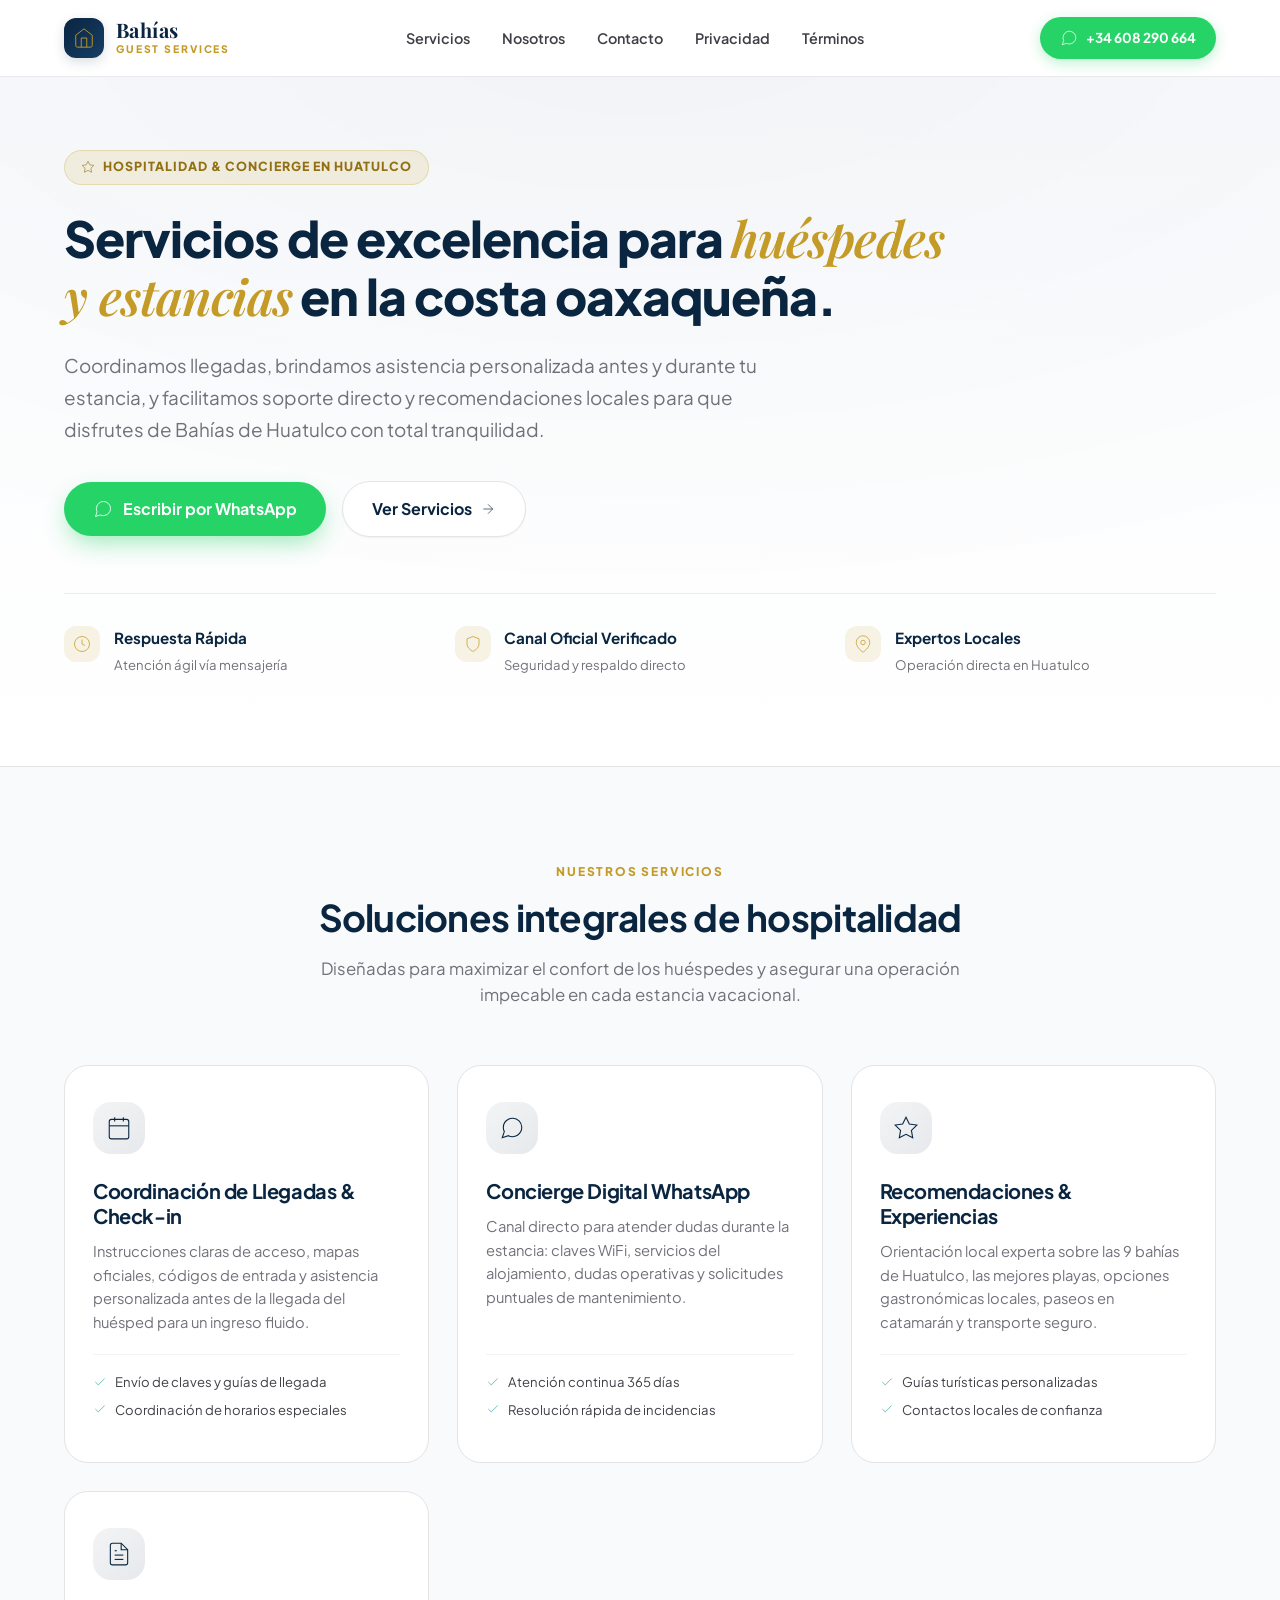
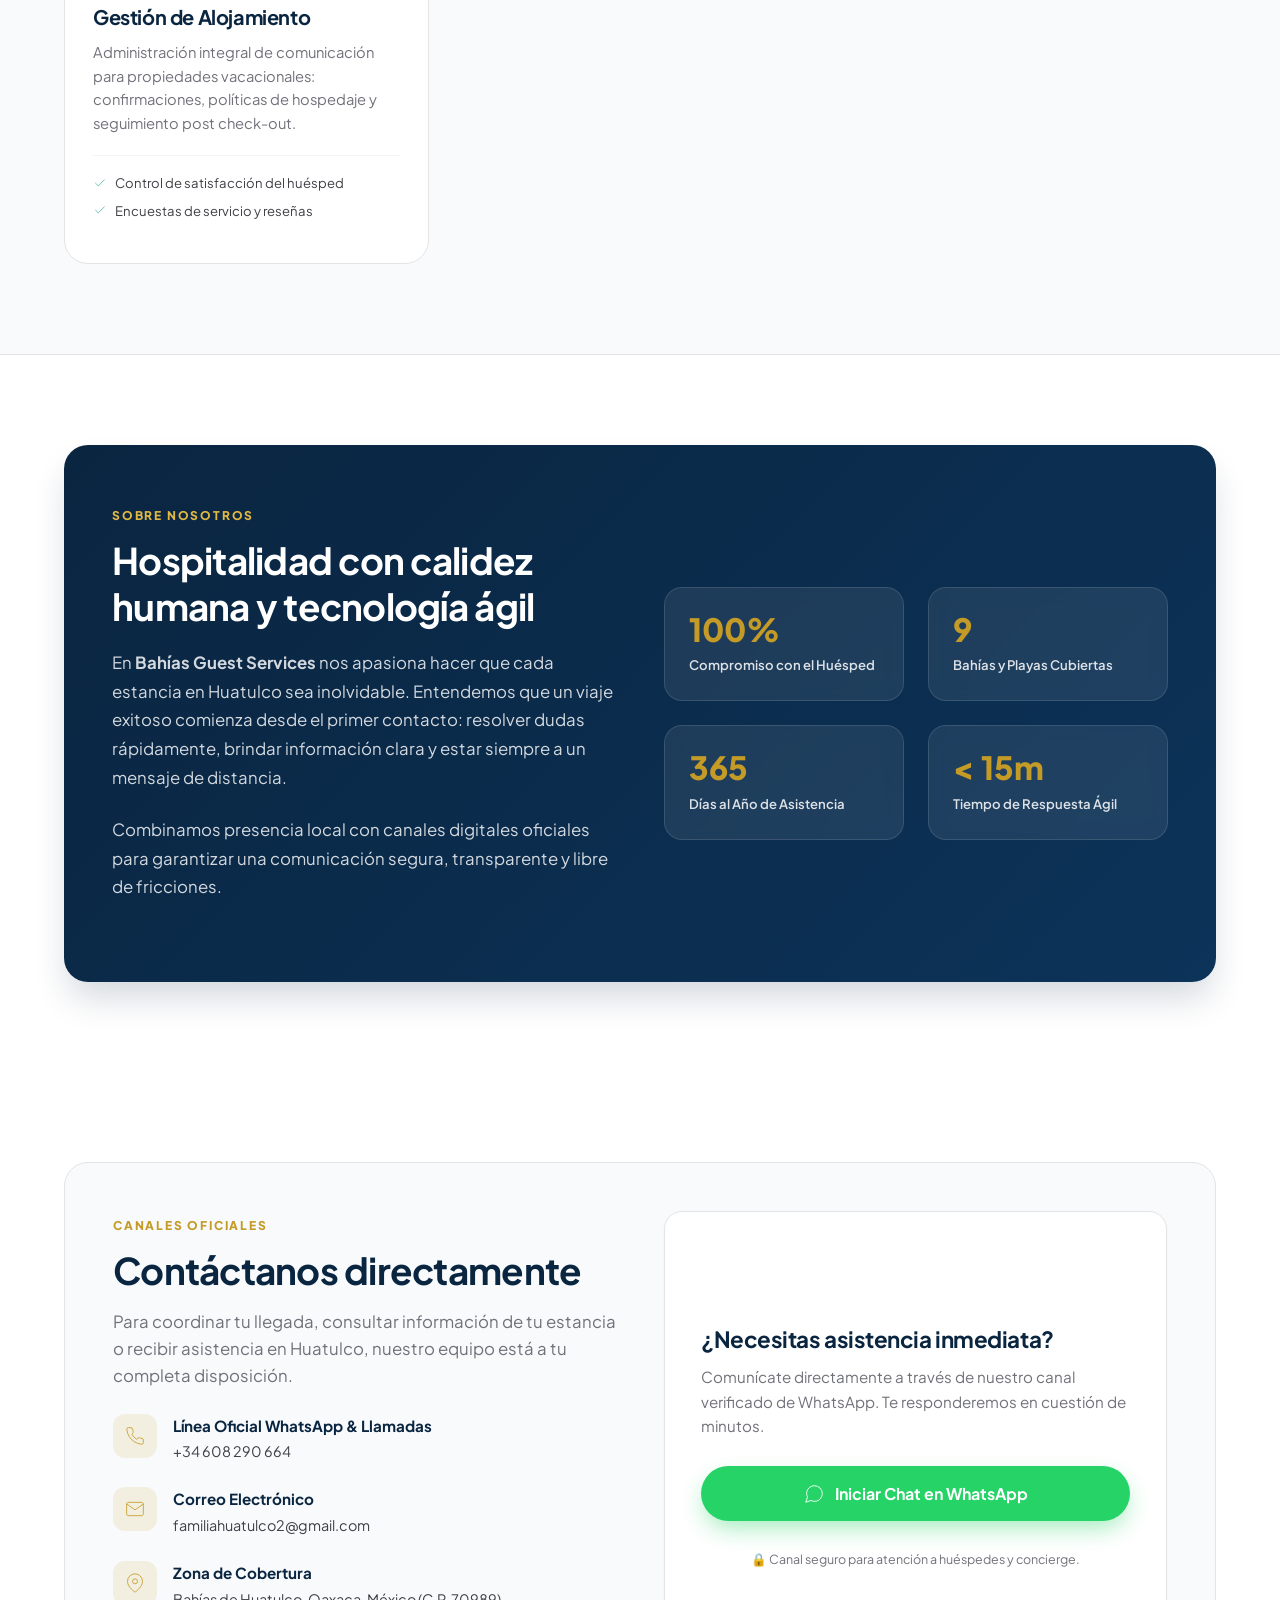
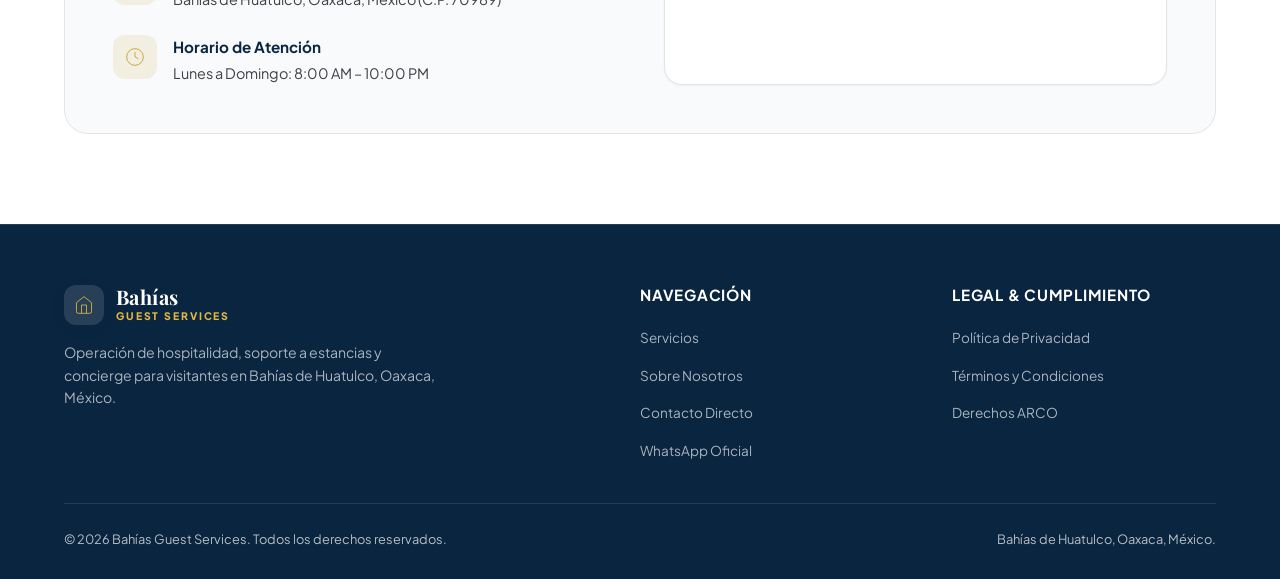
==== index.html @ 67ff39e8 "feat: update official contact to familiahuatulco2@gmail.com and +34 608 290 664" ====
<!DOCTYPE html>
<html lang="es">
<head>
  <meta charset="UTF-8">
  <meta name="viewport" content="width=device-width, initial-scale=1.0">
  <title>Bahías Guest Services | Gestión de Estancias & Concierge en Huatulco</title>
  <meta name="description" content="Servicios de concierge, atención personalizada al huésped y gestión operativa de estancias vacacionales en Bahías de Huatulco, Oaxaca. Canal de atención oficial vía WhatsApp.">
  <meta name="robots" content="index, follow">
  
  <!-- Open Graph / Meta Compliance -->
  <meta property="og:type" content="website">
  <meta property="og:title" content="Bahías Guest Services | Concierge & Gestión de Estancias">
  <meta property="og:description" content="Atención al huésped y soporte de hospitalidad en Bahías de Huatulco. Contacto oficial y asistencia inmediata.">
  
  <!-- Google Fonts -->
  <link rel="preconnect" href="https://fonts.googleapis.com">
  <link rel="preconnect" href="https://fonts.gstatic.com" crossorigin>
  <link href="https://fonts.googleapis.com/css2?family=Playfair+Display:ital,wght@0,600;0,700;1,600&family=Plus+Jakarta+Sans:wght@400;500;600;700;800&display=swap" rel="stylesheet">
  
  <link rel="stylesheet" href="styles.css">
</head>
<body>

  <!-- Navigation -->
  <nav class="navbar">
    <div class="container nav-inner">
      <a href="index.html" class="brand-logo">
        <div class="brand-icon">
          <svg width="22" height="22" viewBox="0 0 24 24" fill="none" stroke="currentColor" strokeWidth="2.2" strokeLinecap="round" strokeLinejoin="round">
            <path d="M3 9l9-7 9 7v11a2 2 0 0 1-2 2H5a2 2 0 0 1-2-2z"></path>
            <polyline points="9 22 9 12 15 12 15 22"></polyline>
          </svg>
        </div>
        <div class="brand-text">
          <span class="brand-title">Bahías</span>
          <span class="brand-sub">Guest Services</span>
        </div>
      </a>

      <ul class="nav-links">
        <li><a href="#servicios" class="nav-link">Servicios</a></li>
        <li><a href="#nosotros" class="nav-link">Nosotros</a></li>
        <li><a href="#contacto" class="nav-link">Contacto</a></li>
        <li><a href="privacidad.html" class="nav-link">Privacidad</a></li>
        <li><a href="terminos.html" class="nav-link">Términos</a></li>
      </ul>

      <a href="https://wa.me/34608290664" target="_blank" rel="noopener noreferrer" class="nav-cta">
        <svg width="18" height="18" viewBox="0 0 24 24" fill="none" stroke="currentColor" strokeWidth="2.5" strokeLinecap="round" strokeLinejoin="round">
          <path d="M21 11.5a8.38 8.38 0 0 1-.9 3.8 8.5 8.5 0 0 1-7.6 4.7 8.38 8.38 0 0 1-3.8-.9L3 21l1.9-5.7a8.38 8.38 0 0 1-.9-3.8 8.5 8.5 0 0 1 4.7-7.6 8.38 8.38 0 0 1 3.8-.9h.5a8.48 8.48 0 0 1 8 8v.5z"></path>
        </svg>
        <span>+34 608 290 664</span>
      </a>
    </div>
  </nav>

  <!-- Hero Section -->
  <section class="hero">
    <div class="container">
      <div class="hero-tag">
        <svg width="14" height="14" viewBox="0 0 24 24" fill="none" stroke="currentColor" strokeWidth="2.5" strokeLinecap="round" strokeLinejoin="round">
          <polygon points="12 2 15.09 8.26 22 9.27 17 14.14 18.18 21.02 12 17.77 5.82 21.02 7 14.14 2 9.27 8.91 8.26 12 2"></polygon>
        </svg>
        <span>Hospitalidad & Concierge en Huatulco</span>
      </div>

      <h1 class="hero-title">
        Servicios de excelencia para <span>huéspedes y estancias</span> en la costa oaxaqueña.
      </h1>

      <p class="hero-desc">
        Coordinamos llegadas, brindamos asistencia personalizada antes y durante tu estancia, y facilitamos soporte directo y recomendaciones locales para que disfrutes de Bahías de Huatulco con total tranquilidad.
      </p>

      <div class="hero-actions">
        <a href="https://wa.me/34608290664" target="_blank" rel="noopener noreferrer" class="btn-primary">
          <svg width="20" height="20" viewBox="0 0 24 24" fill="none" stroke="currentColor" strokeWidth="2.5" strokeLinecap="round" strokeLinejoin="round">
            <path d="M21 11.5a8.38 8.38 0 0 1-.9 3.8 8.5 8.5 0 0 1-7.6 4.7 8.38 8.38 0 0 1-3.8-.9L3 21l1.9-5.7a8.38 8.38 0 0 1-.9-3.8 8.5 8.5 0 0 1 4.7-7.6 8.38 8.38 0 0 1 3.8-.9h.5a8.48 8.48 0 0 1 8 8v.5z"></path>
          </svg>
          <span>Escribir por WhatsApp</span>
        </a>

        <a href="#servicios" class="btn-secondary">
          <span>Ver Servicios</span>
          <svg width="16" height="16" viewBox="0 0 24 24" fill="none" stroke="currentColor" strokeWidth="2.5" strokeLinecap="round" strokeLinejoin="round">
            <line x1="5" y1="12" x2="19" y2="12"></line>
            <polyline points="12 5 19 12 12 19"></polyline>
          </svg>
        </a>
      </div>

      <!-- Trust Badges -->
      <div class="hero-badges">
        <div class="badge-item">
          <div class="badge-icon">
            <svg width="18" height="18" viewBox="0 0 24 24" fill="none" stroke="currentColor" strokeWidth="2.5" strokeLinecap="round" strokeLinejoin="round">
              <circle cx="12" cy="12" r="10"></circle>
              <polyline points="12 6 12 12 16 14"></polyline>
            </svg>
          </div>
          <div class="badge-text">
            <strong>Respuesta Rápida</strong>
            <span>Atención ágil vía mensajería</span>
          </div>
        </div>

        <div class="badge-item">
          <div class="badge-icon">
            <svg width="18" height="18" viewBox="0 0 24 24" fill="none" stroke="currentColor" strokeWidth="2.5" strokeLinecap="round" strokeLinejoin="round">
              <path d="M12 22s8-4 8-10V5l-8-3-8 3v7c0 6 8 10 8 10z"></path>
            </svg>
          </div>
          <div class="badge-text">
            <strong>Canal Oficial Verificado</strong>
            <span>Seguridad y respaldo directo</span>
          </div>
        </div>

        <div class="badge-item">
          <div class="badge-icon">
            <svg width="18" height="18" viewBox="0 0 24 24" fill="none" stroke="currentColor" strokeWidth="2.5" strokeLinecap="round" strokeLinejoin="round">
              <path d="M21 10c0 7-9 13-9 13s-9-6-9-13a9 9 0 0 1 18 0z"></path>
              <circle cx="12" cy="10" r="3"></circle>
            </svg>
          </div>
          <div class="badge-text">
            <strong>Expertos Locales</strong>
            <span>Operación directa en Huatulco</span>
          </div>
        </div>
      </div>
    </div>
  </section>

  <!-- Services Section -->
  <section id="servicios" class="section section-alt">
    <div class="container">
      <div class="section-header">
        <span class="section-tag">Nuestros Servicios</span>
        <h2 class="section-title">Soluciones integrales de hospitalidad</h2>
        <p class="section-desc">Diseñadas para maximizar el confort de los huéspedes y asegurar una operación impecable en cada estancia vacacional.</p>
      </div>

      <div class="services-grid">
        <!-- Service 1 -->
        <div class="service-card">
          <div class="service-icon">
            <svg width="26" height="26" viewBox="0 0 24 24" fill="none" stroke="currentColor" strokeWidth="2.2" strokeLinecap="round" strokeLinejoin="round">
              <rect x="3" y="4" width="18" height="18" rx="2" ry="2"></rect>
              <line x1="16" y1="2" x2="16" y2="6"></line>
              <line x1="8" y1="2" x2="8" y2="6"></line>
              <line x1="3" y1="10" x2="21" y2="10"></line>
            </svg>
          </div>
          <h3 class="service-title">Coordinación de Llegadas & Check-in</h3>
          <p class="service-desc">
            Instrucciones claras de acceso, mapas oficiales, códigos de entrada y asistencia personalizada antes de la llegada del huésped para un ingreso fluido.
          </p>
          <ul class="service-list">
            <li>
              <svg width="14" height="14" viewBox="0 0 24 24" fill="none" stroke="currentColor" strokeWidth="3" strokeLinecap="round" strokeLinejoin="round"><polyline points="20 6 9 17 4 12"></polyline></svg>
              <span>Envío de claves y guías de llegada</span>
            </li>
            <li>
              <svg width="14" height="14" viewBox="0 0 24 24" fill="none" stroke="currentColor" strokeWidth="3" strokeLinecap="round" strokeLinejoin="round"><polyline points="20 6 9 17 4 12"></polyline></svg>
              <span>Coordinación de horarios especiales</span>
            </li>
          </ul>
        </div>

        <!-- Service 2 -->
        <div class="service-card">
          <div class="service-icon">
            <svg width="26" height="26" viewBox="0 0 24 24" fill="none" stroke="currentColor" strokeWidth="2.2" strokeLinecap="round" strokeLinejoin="round">
              <path d="M21 11.5a8.38 8.38 0 0 1-.9 3.8 8.5 8.5 0 0 1-7.6 4.7 8.38 8.38 0 0 1-3.8-.9L3 21l1.9-5.7a8.38 8.38 0 0 1-.9-3.8 8.5 8.5 0 0 1 4.7-7.6 8.38 8.38 0 0 1 3.8-.9h.5a8.48 8.48 0 0 1 8 8v.5z"></path>
            </svg>
          </div>
          <h3 class="service-title">Concierge Digital WhatsApp</h3>
          <p class="service-desc">
            Canal directo para atender dudas durante la estancia: claves WiFi, servicios del alojamiento, dudas operativas y solicitudes puntuales de mantenimiento.
          </p>
          <ul class="service-list">
            <li>
              <svg width="14" height="14" viewBox="0 0 24 24" fill="none" stroke="currentColor" strokeWidth="3" strokeLinecap="round" strokeLinejoin="round"><polyline points="20 6 9 17 4 12"></polyline></svg>
              <span>Atención continua 365 días</span>
            </li>
            <li>
              <svg width="14" height="14" viewBox="0 0 24 24" fill="none" stroke="currentColor" strokeWidth="3" strokeLinecap="round" strokeLinejoin="round"><polyline points="20 6 9 17 4 12"></polyline></svg>
              <span>Resolución rápida de incidencias</span>
            </li>
          </ul>
        </div>

        <!-- Service 3 -->
        <div class="service-card">
          <div class="service-icon">
            <svg width="26" height="26" viewBox="0 0 24 24" fill="none" stroke="currentColor" strokeWidth="2.2" strokeLinecap="round" strokeLinejoin="round">
              <polygon points="12 2 15.09 8.26 22 9.27 17 14.14 18.18 21.02 12 17.77 5.82 21.02 7 14.14 2 9.27 8.91 8.26 12 2"></polygon>
            </svg>
          </div>
          <h3 class="service-title">Recomendaciones & Experiencias</h3>
          <p class="service-desc">
            Orientación local experta sobre las 9 bahías de Huatulco, las mejores playas, opciones gastronómicas locales, paseos en catamarán y transporte seguro.
          </p>
          <ul class="service-list">
            <li>
              <svg width="14" height="14" viewBox="0 0 24 24" fill="none" stroke="currentColor" strokeWidth="3" strokeLinecap="round" strokeLinejoin="round"><polyline points="20 6 9 17 4 12"></polyline></svg>
              <span>Guías turísticas personalizadas</span>
            </li>
            <li>
              <svg width="14" height="14" viewBox="0 0 24 24" fill="none" stroke="currentColor" strokeWidth="3" strokeLinecap="round" strokeLinejoin="round"><polyline points="20 6 9 17 4 12"></polyline></svg>
              <span>Contactos locales de confianza</span>
            </li>
          </ul>
        </div>

        <!-- Service 4 -->
        <div class="service-card">
          <div class="service-icon">
            <svg width="26" height="26" viewBox="0 0 24 24" fill="none" stroke="currentColor" strokeWidth="2.2" strokeLinecap="round" strokeLinejoin="round">
              <path d="M14 2H6a2 2 0 0 0-2 2v16a2 2 0 0 0 2 2h12a2 2 0 0 0 2-2V8z"></path>
              <polyline points="14 2 14 8 20 8"></polyline>
              <line x1="16" y1="13" x2="8" y2="13"></line>
              <line x1="16" y1="17" x2="8" y2="17"></line>
              <polyline points="10 9 9 9 8 9"></polyline>
            </svg>
          </div>
          <h3 class="service-title">Gestión de Alojamiento</h3>
          <p class="service-desc">
            Administración integral de comunicación para propiedades vacacionales: confirmaciones, políticas de hospedaje y seguimiento post check-out.
          </p>
          <ul class="service-list">
            <li>
              <svg width="14" height="14" viewBox="0 0 24 24" fill="none" stroke="currentColor" strokeWidth="3" strokeLinecap="round" strokeLinejoin="round"><polyline points="20 6 9 17 4 12"></polyline></svg>
              <span>Control de satisfacción del huésped</span>
            </li>
            <li>
              <svg width="14" height="14" viewBox="0 0 24 24" fill="none" stroke="currentColor" strokeWidth="3" strokeLinecap="round" strokeLinejoin="round"><polyline points="20 6 9 17 4 12"></polyline></svg>
              <span>Encuestas de servicio y reseñas</span>
            </li>
          </ul>
        </div>
      </div>
    </div>
  </section>

  <!-- About Section -->
  <section id="nosotros" class="section">
    <div class="container">
      <div class="about-box">
        <div class="about-content">
          <span class="section-tag" style="color: var(--color-accent-light);">Sobre Nosotros</span>
          <h2>Hospitalidad con calidez humana y tecnología ágil</h2>
          <p>
            En <strong>Bahías Guest Services</strong> nos apasiona hacer que cada estancia en Huatulco sea inolvidable. Entendemos que un viaje exitoso comienza desde el primer contacto: resolver dudas rápidamente, brindar información clara y estar siempre a un mensaje de distancia.
          </p>
          <p>
            Combinamos presencia local con canales digitales oficiales para garantizar una comunicación segura, transparente y libre de fricciones.
          </p>
        </div>

        <div class="stats-grid">
          <div class="stat-card">
            <span class="stat-number">100%</span>
            <span class="stat-label">Compromiso con el Huésped</span>
          </div>
          <div class="stat-card">
            <span class="stat-number">9</span>
            <span class="stat-label">Bahías y Playas Cubiertas</span>
          </div>
          <div class="stat-card">
            <span class="stat-number">365</span>
            <span class="stat-label">Días al Año de Asistencia</span>
          </div>
          <div class="stat-card">
            <span class="stat-number">&lt; 15m</span>
            <span class="stat-label">Tiempo de Respuesta Ágil</span>
          </div>
        </div>
      </div>
    </div>
  </section>

  <!-- Contact & Meta Compliance Section -->
  <section id="contacto" class="contact-section">
    <div class="container">
      <div class="contact-card">
        <div>
          <span class="section-tag">Canales Oficiales</span>
          <h2 class="section-title">Contáctanos directamente</h2>
          <p class="section-desc">
            Para coordinar tu llegada, consultar información de tu estancia o recibir asistencia en Huatulco, nuestro equipo está a tu completa disposición.
          </p>

          <div class="contact-info-list">
            <div class="contact-info-item">
              <div class="contact-info-icon">
                <svg width="20" height="20" viewBox="0 0 24 24" fill="none" stroke="currentColor" strokeWidth="2.3" strokeLinecap="round" strokeLinejoin="round">
                  <path d="M22 16.92v3a2 2 0 0 1-2.18 2 19.79 19.79 0 0 1-8.63-3.07 19.5 19.5 0 0 1-6-6 19.79 19.79 0 0 1-3.07-8.67A2 2 0 0 1 4.11 2h3a2 2 0 0 1 2 1.72 12.84 12.84 0 0 0 .7 2.81 2 2 0 0 1-.45 2.11L8.09 9.91a16 16 0 0 0 6 6l1.27-1.27a2 2 0 0 1 2.11-.45 12.84 12.84 0 0 0 2.81.7A2 2 0 0 1 22 16.92z"></path>
                </svg>
              </div>
              <div class="contact-info-text">
                <strong>Línea Oficial WhatsApp & Llamadas</strong>
                <span><a href="tel:+34608290664">+34 608 290 664</a></span>
              </div>
            </div>

            <div class="contact-info-item">
              <div class="contact-info-icon">
                <svg width="20" height="20" viewBox="0 0 24 24" fill="none" stroke="currentColor" strokeWidth="2.3" strokeLinecap="round" strokeLinejoin="round">
                  <path d="M4 4h16c1.1 0 2 .9 2 2v12c0 1.1-.9 2-2 2H4c-1.1 0-2-.9-2-2V6c0-1.1.9-2 2-2z"></path>
                  <polyline points="22,6 12,13 2,6"></polyline>
                </svg>
              </div>
              <div class="contact-info-text">
                <strong>Correo Electrónico</strong>
                <span><a href="mailto:familiahuatulco2@gmail.com">familiahuatulco2@gmail.com</a></span>
              </div>
            </div>

            <div class="contact-info-item">
              <div class="contact-info-icon">
                <svg width="20" height="20" viewBox="0 0 24 24" fill="none" stroke="currentColor" strokeWidth="2.3" strokeLinecap="round" strokeLinejoin="round">
                  <path d="M21 10c0 7-9 13-9 13s-9-6-9-13a9 9 0 0 1 18 0z"></path>
                  <circle cx="12" cy="10" r="3"></circle>
                </svg>
              </div>
              <div class="contact-info-text">
                <strong>Zona de Cobertura</strong>
                <span>Bahías de Huatulco, Oaxaca, México (C.P. 70989)</span>
              </div>
            </div>

            <div class="contact-info-item">
              <div class="contact-info-icon">
                <svg width="20" height="20" viewBox="0 0 24 24" fill="none" stroke="currentColor" strokeWidth="2.3" strokeLinecap="round" strokeLinejoin="round">
                  <circle cx="12" cy="12" r="10"></circle>
                  <polyline points="12 6 12 12 16 14"></polyline>
                </svg>
              </div>
              <div class="contact-info-text">
                <strong>Horario de Atención</strong>
                <span>Lunes a Domingo: 8:00 AM – 10:00 PM</span>
              </div>
            </div>
          </div>
        </div>

        <div class="contact-action-box">
          <h3 style="font-size: 1.4rem; margin-bottom: 0.75rem; color: var(--color-primary);">¿Necesitas asistencia inmediata?</h3>
          <p style="font-size: 0.95rem; margin-bottom: 1.75rem; color: var(--color-zinc-500);">
            Comunícate directamente a través de nuestro canal verificado de WhatsApp. Te responderemos en cuestión de minutos.
          </p>

          <a href="https://wa.me/34608290664" target="_blank" rel="noopener noreferrer" class="btn-primary" style="justify-content: center; width: 100%;">
            <svg width="22" height="22" viewBox="0 0 24 24" fill="none" stroke="currentColor" strokeWidth="2.5" strokeLinecap="round" strokeLinejoin="round">
              <path d="M21 11.5a8.38 8.38 0 0 1-.9 3.8 8.5 8.5 0 0 1-7.6 4.7 8.38 8.38 0 0 1-3.8-.9L3 21l1.9-5.7a8.38 8.38 0 0 1-.9-3.8 8.5 8.5 0 0 1 4.7-7.6 8.38 8.38 0 0 1 3.8-.9h.5a8.48 8.48 0 0 1 8 8v.5z"></path>
            </svg>
            <span>Iniciar Chat en WhatsApp</span>
          </a>

          <div style="margin-top: 1.5rem; text-align: center;">
            <span style="font-size: 0.78rem; color: var(--color-zinc-500);">
              🔒 Canal seguro para atención a huéspedes y concierge.
            </span>
          </div>
        </div>
      </div>
    </div>
  </section>

  <!-- Footer -->
  <footer class="footer">
    <div class="container">
      <div class="footer-top">
        <div class="footer-brand">
          <div class="brand-logo" style="margin-bottom: 0.75rem;">
            <div class="brand-icon" style="background: rgba(255,255,255,0.12); color: var(--color-accent-light);">
              <svg width="20" height="20" viewBox="0 0 24 24" fill="none" stroke="currentColor" strokeWidth="2.2" strokeLinecap="round" strokeLinejoin="round">
                <path d="M3 9l9-7 9 7v11a2 2 0 0 1-2 2H5a2 2 0 0 1-2-2z"></path>
                <polyline points="9 22 9 12 15 12 15 22"></polyline>
              </svg>
            </div>
            <div class="brand-text">
              <span class="brand-title" style="color: #fff;">Bahías</span>
              <span class="brand-sub" style="color: var(--color-accent-light);">Guest Services</span>
            </div>
          </div>
          <p>
            Operación de hospitalidad, soporte a estancias y concierge para visitantes en Bahías de Huatulco, Oaxaca, México.
          </p>
        </div>

        <div class="footer-col">
          <h4>Navegación</h4>
          <ul class="footer-links">
            <li><a href="#servicios">Servicios</a></li>
            <li><a href="#nosotros">Sobre Nosotros</a></li>
            <li><a href="#contacto">Contacto Directo</a></li>
            <li><a href="https://wa.me/34608290664" target="_blank" rel="noopener noreferrer">WhatsApp Oficial</a></li>
          </ul>
        </div>

        <div class="footer-col">
          <h4>Legal & Cumplimiento</h4>
          <ul class="footer-links">
            <li><a href="privacidad.html">Política de Privacidad</a></li>
            <li><a href="terminos.html">Términos y Condiciones</a></li>
            <li><a href="privacidad.html#arco">Derechos ARCO</a></li>
          </ul>
        </div>
      </div>

      <div class="footer-bottom">
        <div>
          © 2026 Bahías Guest Services. Todos los derechos reservados.
        </div>
        <div>
          Bahías de Huatulco, Oaxaca, México.
        </div>
      </div>
    </div>
  </footer>

</body>
</html>
---- styles.css ----
/* ==========================================================================
   BAHÍAS GUEST SERVICES - DESIGN SYSTEM & STYLES
   Executive Hospitality & Guest Concierge
   ========================================================================== */

:root {
  --color-primary: #0a2540;
  --color-primary-light: #163e66;
  --color-accent: #c59b27;
  --color-accent-light: #dfb743;
  --color-accent-soft: rgba(197, 155, 39, 0.12);
  --color-emerald: #0d9488;
  --color-emerald-soft: rgba(13, 148, 136, 0.1);
  --color-dark: #0f172a;
  --color-zinc-900: #18181b;
  --color-zinc-700: #3f3f46;
  --color-zinc-500: #71717a;
  --color-zinc-200: #e4e4e7;
  --color-zinc-100: #f4f4f5;
  --color-zinc-50: #fafafa;
  --color-white: #ffffff;
  
  --font-sans: 'Plus Jakarta Sans', system-ui, -apple-system, BlinkMacSystemFont, 'Segoe UI', Roboto, sans-serif;
  --font-serif: 'Playfair Display', Georgia, serif;
  
  --shadow-sm: 0 1px 2px 0 rgba(0, 0, 0, 0.05);
  --shadow-md: 0 4px 6px -1px rgba(0, 0, 0, 0.08), 0 2px 4px -2px rgba(0, 0, 0, 0.05);
  --shadow-lg: 0 10px 25px -3px rgba(10, 37, 64, 0.12), 0 4px 6px -4px rgba(10, 37, 64, 0.08);
  --shadow-xl: 0 20px 35px -5px rgba(10, 37, 64, 0.18);
  
  --radius-sm: 8px;
  --radius-md: 12px;
  --radius-lg: 18px;
  --radius-xl: 24px;
  --radius-full: 9999px;
  
  --transition: all 0.25s cubic-bezier(0.16, 1, 0.3, 1);
}

*, *::before, *::after {
  box-sizing: border-box;
  margin: 0;
  padding: 0;
}

html {
  scroll-behavior: smooth;
  font-size: 16px;
  -webkit-text-size-adjust: 100%;
}

body {
  font-family: var(--font-sans);
  background-color: var(--color-white);
  color: var(--color-zinc-700);
  line-height: 1.6;
  -webkit-font-smoothing: antialiased;
  -moz-osx-font-smoothing: grayscale;
  overflow-x: hidden;
}

/* Typography */
h1, h2, h3, h4, h5, h6 {
  color: var(--color-primary);
  font-weight: 700;
  line-height: 1.25;
  letter-spacing: -0.02em;
}

.font-serif {
  font-family: var(--font-serif);
}

p {
  color: var(--color-zinc-700);
  margin-bottom: 1rem;
}

a {
  color: inherit;
  text-decoration: none;
  transition: var(--transition);
}

img {
  max-width: 100%;
  height: auto;
  display: block;
}

/* Container */
.container {
  width: 100%;
  max-width: 1200px;
  margin-left: auto;
  margin-right: auto;
  padding-left: 1.5rem;
  padding-right: 1.5rem;
}

/* Navbar */
.navbar {
  position: fixed;
  top: 0;
  left: 0;
  width: 100%;
  background: rgba(255, 255, 255, 0.94);
  backdrop-filter: blur(16px);
  -webkit-backdrop-filter: blur(16px);
  border-bottom: 1px solid rgba(228, 228, 231, 0.8);
  z-index: 1000;
  transition: var(--transition);
}

.nav-inner {
  display: flex;
  align-items: center;
  justify-content: space-between;
  height: 76px;
}

.brand-logo {
  display: flex;
  align-items: center;
  gap: 0.75rem;
}

.brand-icon {
  width: 40px;
  height: 40px;
  background: linear-gradient(135deg, var(--color-primary), var(--color-primary-light));
  color: var(--color-accent);
  border-radius: var(--radius-md);
  display: flex;
  align-items: center;
  justify-content: center;
  box-shadow: 0 4px 12px rgba(10, 37, 64, 0.15);
}

.brand-text {
  display: flex;
  flex-direction: column;
}

.brand-title {
  font-family: var(--font-serif);
  font-size: 1.25rem;
  font-weight: 700;
  color: var(--color-primary);
  line-height: 1.1;
  letter-spacing: 0.02em;
}

.brand-sub {
  font-size: 0.65rem;
  font-weight: 800;
  text-transform: uppercase;
  letter-spacing: 0.18em;
  color: var(--color-accent);
}

.nav-links {
  display: flex;
  align-items: center;
  gap: 2rem;
  list-style: none;
}

.nav-link {
  font-size: 0.9rem;
  font-weight: 600;
  color: var(--color-zinc-700);
}

.nav-link:hover {
  color: var(--color-primary);
}

.nav-cta {
  display: inline-flex;
  align-items: center;
  gap: 0.5rem;
  background: #25D366;
  color: var(--color-white);
  padding: 0.65rem 1.25rem;
  border-radius: var(--radius-full);
  font-size: 0.85rem;
  font-weight: 700;
  box-shadow: 0 4px 14px rgba(37, 211, 102, 0.3);
  transition: var(--transition);
}

.nav-cta:hover {
  background: #20ba59;
  transform: translateY(-2px);
  box-shadow: 0 6px 18px rgba(37, 211, 102, 0.4);
}

/* Hero Section */
.hero {
  position: relative;
  padding-top: 150px;
  padding-bottom: 90px;
  background: radial-gradient(100% 80% at 50% 0%, rgba(10, 37, 64, 0.03) 0%, rgba(255, 255, 255, 0) 100%),
              linear-gradient(180deg, #f8fafc 0%, #ffffff 100%);
  overflow: hidden;
}

.hero-tag {
  display: inline-flex;
  align-items: center;
  gap: 0.5rem;
  background: var(--color-accent-soft);
  color: #926f12;
  border: 1px solid rgba(197, 155, 39, 0.25);
  padding: 0.4rem 1rem;
  border-radius: var(--radius-full);
  font-size: 0.78rem;
  font-weight: 800;
  text-transform: uppercase;
  letter-spacing: 0.08em;
  margin-bottom: 1.5rem;
}

.hero-title {
  font-size: 3.1rem;
  font-weight: 800;
  color: var(--color-primary);
  max-width: 900px;
  margin-bottom: 1.5rem;
  line-height: 1.15;
}

.hero-title span {
  font-family: var(--font-serif);
  font-weight: 600;
  font-style: italic;
  color: var(--color-accent);
}

.hero-desc {
  font-size: 1.18rem;
  color: var(--color-zinc-500);
  max-width: 720px;
  margin-bottom: 2.25rem;
  line-height: 1.7;
}

.hero-actions {
  display: flex;
  align-items: center;
  gap: 1rem;
  flex-wrap: wrap;
  margin-bottom: 3.5rem;
}

.btn-primary {
  display: inline-flex;
  align-items: center;
  gap: 0.65rem;
  background: #25D366;
  color: var(--color-white);
  padding: 0.9rem 1.8rem;
  border-radius: var(--radius-full);
  font-size: 1rem;
  font-weight: 700;
  box-shadow: 0 10px 25px -4px rgba(37, 211, 102, 0.45);
  transition: var(--transition);
}

.btn-primary:hover {
  background: #20ba59;
  transform: translateY(-2px);
  box-shadow: 0 12px 30px -4px rgba(37, 211, 102, 0.55);
}

.btn-secondary {
  display: inline-flex;
  align-items: center;
  gap: 0.5rem;
  background: var(--color-white);
  color: var(--color-primary);
  border: 1px solid var(--color-zinc-200);
  padding: 0.9rem 1.8rem;
  border-radius: var(--radius-full);
  font-size: 1rem;
  font-weight: 700;
  box-shadow: var(--shadow-sm);
  transition: var(--transition);
}

.btn-secondary:hover {
  background: var(--color-zinc-50);
  border-color: var(--color-zinc-900);
  transform: translateY(-2px);
}

.hero-badges {
  display: grid;
  grid-template-columns: repeat(auto-fit, minmax(220px, 1fr));
  gap: 1.25rem;
  padding-top: 2rem;
  border-top: 1px solid rgba(228, 228, 231, 0.7);
}

.badge-item {
  display: flex;
  align-items: flex-start;
  gap: 0.85rem;
}

.badge-icon {
  width: 36px;
  height: 36px;
  border-radius: var(--radius-md);
  background: var(--color-accent-soft);
  color: var(--color-accent);
  display: flex;
  align-items: center;
  justify-content: center;
  flex-shrink: 0;
}

.badge-text strong {
  display: block;
  font-size: 0.95rem;
  color: var(--color-primary);
}

.badge-text span {
  font-size: 0.82rem;
  color: var(--color-zinc-500);
}

/* Services Section */
.section {
  padding: 90px 0;
}

.section-alt {
  background: #f8fafc;
  border-top: 1px solid var(--color-zinc-200);
  border-bottom: 1px solid var(--color-zinc-200);
}

.section-header {
  text-align: center;
  max-width: 680px;
  margin: 0 auto 3.5rem auto;
}

.section-tag {
  display: inline-block;
  font-size: 0.75rem;
  font-weight: 800;
  text-transform: uppercase;
  letter-spacing: 0.15em;
  color: var(--color-accent);
  margin-bottom: 0.75rem;
}

.section-title {
  font-size: 2.3rem;
  margin-bottom: 1rem;
  color: var(--color-primary);
}

.section-desc {
  font-size: 1.05rem;
  color: var(--color-zinc-500);
}

.services-grid {
  display: grid;
  grid-template-columns: repeat(auto-fit, minmax(270px, 1fr));
  gap: 1.75rem;
}

.service-card {
  background: var(--color-white);
  border: 1px solid var(--color-zinc-200);
  border-radius: var(--radius-xl);
  padding: 2.25rem 1.75rem;
  transition: var(--transition);
  display: flex;
  flex-direction: column;
}

.service-card:hover {
  transform: translateY(-6px);
  border-color: rgba(10, 37, 64, 0.2);
  box-shadow: var(--shadow-xl);
}

.service-icon {
  width: 52px;
  height: 52px;
  border-radius: var(--radius-lg);
  background: linear-gradient(135deg, rgba(10, 37, 64, 0.05), rgba(10, 37, 64, 0.1));
  color: var(--color-primary);
  display: flex;
  align-items: center;
  justify-content: center;
  margin-bottom: 1.5rem;
}

.service-title {
  font-size: 1.25rem;
  margin-bottom: 0.75rem;
  color: var(--color-primary);
}

.service-desc {
  font-size: 0.92rem;
  color: var(--color-zinc-500);
  line-height: 1.6;
  margin-bottom: 1.25rem;
  flex-grow: 1;
}

.service-list {
  list-style: none;
  border-top: 1px solid var(--color-zinc-100);
  padding-top: 1rem;
}

.service-list li {
  font-size: 0.82rem;
  color: var(--color-zinc-700);
  display: flex;
  align-items: center;
  gap: 0.5rem;
  margin-bottom: 0.4rem;
}

.service-list li svg {
  color: var(--color-emerald);
  flex-shrink: 0;
}

/* About / Trust Section */
.about-box {
  background: linear-gradient(135deg, var(--color-primary), #0c3359);
  color: var(--color-white);
  border-radius: var(--radius-xl);
  padding: 3.5rem 3rem;
  display: grid;
  grid-template-columns: 1fr 1fr;
  gap: 3rem;
  align-items: center;
  box-shadow: var(--shadow-xl);
}

.about-content h2 {
  color: var(--color-white);
  font-size: 2.3rem;
  margin-bottom: 1.25rem;
}

.about-content p {
  color: rgba(255, 255, 255, 0.82);
  font-size: 1.05rem;
  line-height: 1.7;
  margin-bottom: 1.5rem;
}

.stats-grid {
  display: grid;
  grid-template-columns: repeat(2, 1fr);
  gap: 1.5rem;
}

.stat-card {
  background: rgba(255, 255, 255, 0.08);
  backdrop-filter: blur(8px);
  border: 1px solid rgba(255, 255, 255, 0.12);
  border-radius: var(--radius-lg);
  padding: 1.5rem;
}

.stat-number {
  font-size: 2rem;
  font-weight: 800;
  color: var(--color-accent);
  display: block;
  line-height: 1.1;
  margin-bottom: 0.25rem;
}

.stat-label {
  font-size: 0.82rem;
  color: rgba(255, 255, 255, 0.85);
  font-weight: 600;
}

/* Official Contact Section (Meta Compliance) */
.contact-section {
  padding: 90px 0;
  background: #ffffff;
}

.contact-card {
  background: #f8fafc;
  border: 1px solid var(--color-zinc-200);
  border-radius: var(--radius-xl);
  padding: 3rem;
  display: grid;
  grid-template-columns: 1fr 1fr;
  gap: 3rem;
}

.contact-info-list {
  display: flex;
  flex-direction: column;
  gap: 1.5rem;
  margin-top: 1.5rem;
}

.contact-info-item {
  display: flex;
  align-items: flex-start;
  gap: 1rem;
}

.contact-info-icon {
  width: 44px;
  height: 44px;
  border-radius: var(--radius-md);
  background: var(--color-accent-soft);
  color: var(--color-accent);
  display: flex;
  align-items: center;
  justify-content: center;
  flex-shrink: 0;
}

.contact-info-text strong {
  display: block;
  font-size: 0.95rem;
  color: var(--color-primary);
}

.contact-info-text span,
.contact-info-text a {
  font-size: 0.9rem;
  color: var(--color-zinc-700);
}

.contact-action-box {
  background: var(--color-white);
  border: 1px solid var(--color-zinc-200);
  border-radius: var(--radius-lg);
  padding: 2.25rem;
  box-shadow: var(--shadow-sm);
  display: flex;
  flex-direction: column;
  justify-content: center;
}

/* Footer */
.footer {
  background: var(--color-primary);
  color: rgba(255, 255, 255, 0.7);
  padding: 60px 0 30px 0;
  border-top: 1px solid rgba(255, 255, 255, 0.1);
}

.footer-top {
  display: grid;
  grid-template-columns: 2fr 1fr 1fr;
  gap: 3rem;
  padding-bottom: 40px;
  border-bottom: 1px solid rgba(255, 255, 255, 0.1);
}

.footer-brand .brand-title {
  color: var(--color-white);
}

.footer-brand p {
  color: rgba(255, 255, 255, 0.65);
  font-size: 0.88rem;
  margin-top: 1rem;
  max-width: 380px;
}

.footer-col h4 {
  color: var(--color-white);
  font-size: 0.95rem;
  margin-bottom: 1.25rem;
  text-transform: uppercase;
  letter-spacing: 0.05em;
}

.footer-links {
  list-style: none;
  display: flex;
  flex-direction: column;
  gap: 0.75rem;
}

.footer-links a {
  font-size: 0.85rem;
  color: rgba(255, 255, 255, 0.65);
}

.footer-links a:hover {
  color: var(--color-accent);
}

.footer-bottom {
  display: flex;
  align-items: center;
  justify-content: space-between;
  padding-top: 25px;
  font-size: 0.8rem;
  flex-wrap: wrap;
  gap: 1rem;
}

/* Legal Pages (Privacidad y Términos) */
.legal-page {
  padding-top: 130px;
  padding-bottom: 80px;
}

.legal-header {
  margin-bottom: 2.5rem;
  border-bottom: 1px solid var(--color-zinc-200);
  padding-bottom: 1.5rem;
}

.legal-header h1 {
  font-size: 2.4rem;
  margin-bottom: 0.5rem;
}

.legal-header p {
  color: var(--color-zinc-500);
  font-size: 0.9rem;
}

.legal-content {
  max-width: 840px;
  background: var(--color-white);
  border: 1px solid var(--color-zinc-200);
  border-radius: var(--radius-xl);
  padding: 3rem;
  box-shadow: var(--shadow-sm);
}

.legal-content h2 {
  font-size: 1.4rem;
  margin-top: 2rem;
  margin-bottom: 0.85rem;
  color: var(--color-primary);
}

.legal-content h3 {
  font-size: 1.1rem;
  margin-top: 1.5rem;
  margin-bottom: 0.5rem;
}

.legal-content p, .legal-content li {
  font-size: 0.95rem;
  color: var(--color-zinc-700);
  line-height: 1.7;
}

.legal-content ul {
  padding-left: 1.5rem;
  margin-bottom: 1.25rem;
}

.legal-content li {
  margin-bottom: 0.5rem;
}

/* Responsive */
@media (max-width: 900px) {
  .hero-title {
    font-size: 2.4rem;
  }
  .about-box {
    grid-template-columns: 1fr;
    padding: 2.5rem 1.75rem;
  }
  .contact-card {
    grid-template-columns: 1fr;
    padding: 2rem;
  }
  .footer-top {
    grid-template-columns: 1fr;
    gap: 2rem;
  }
  .nav-links {
    display: none;
  }
}
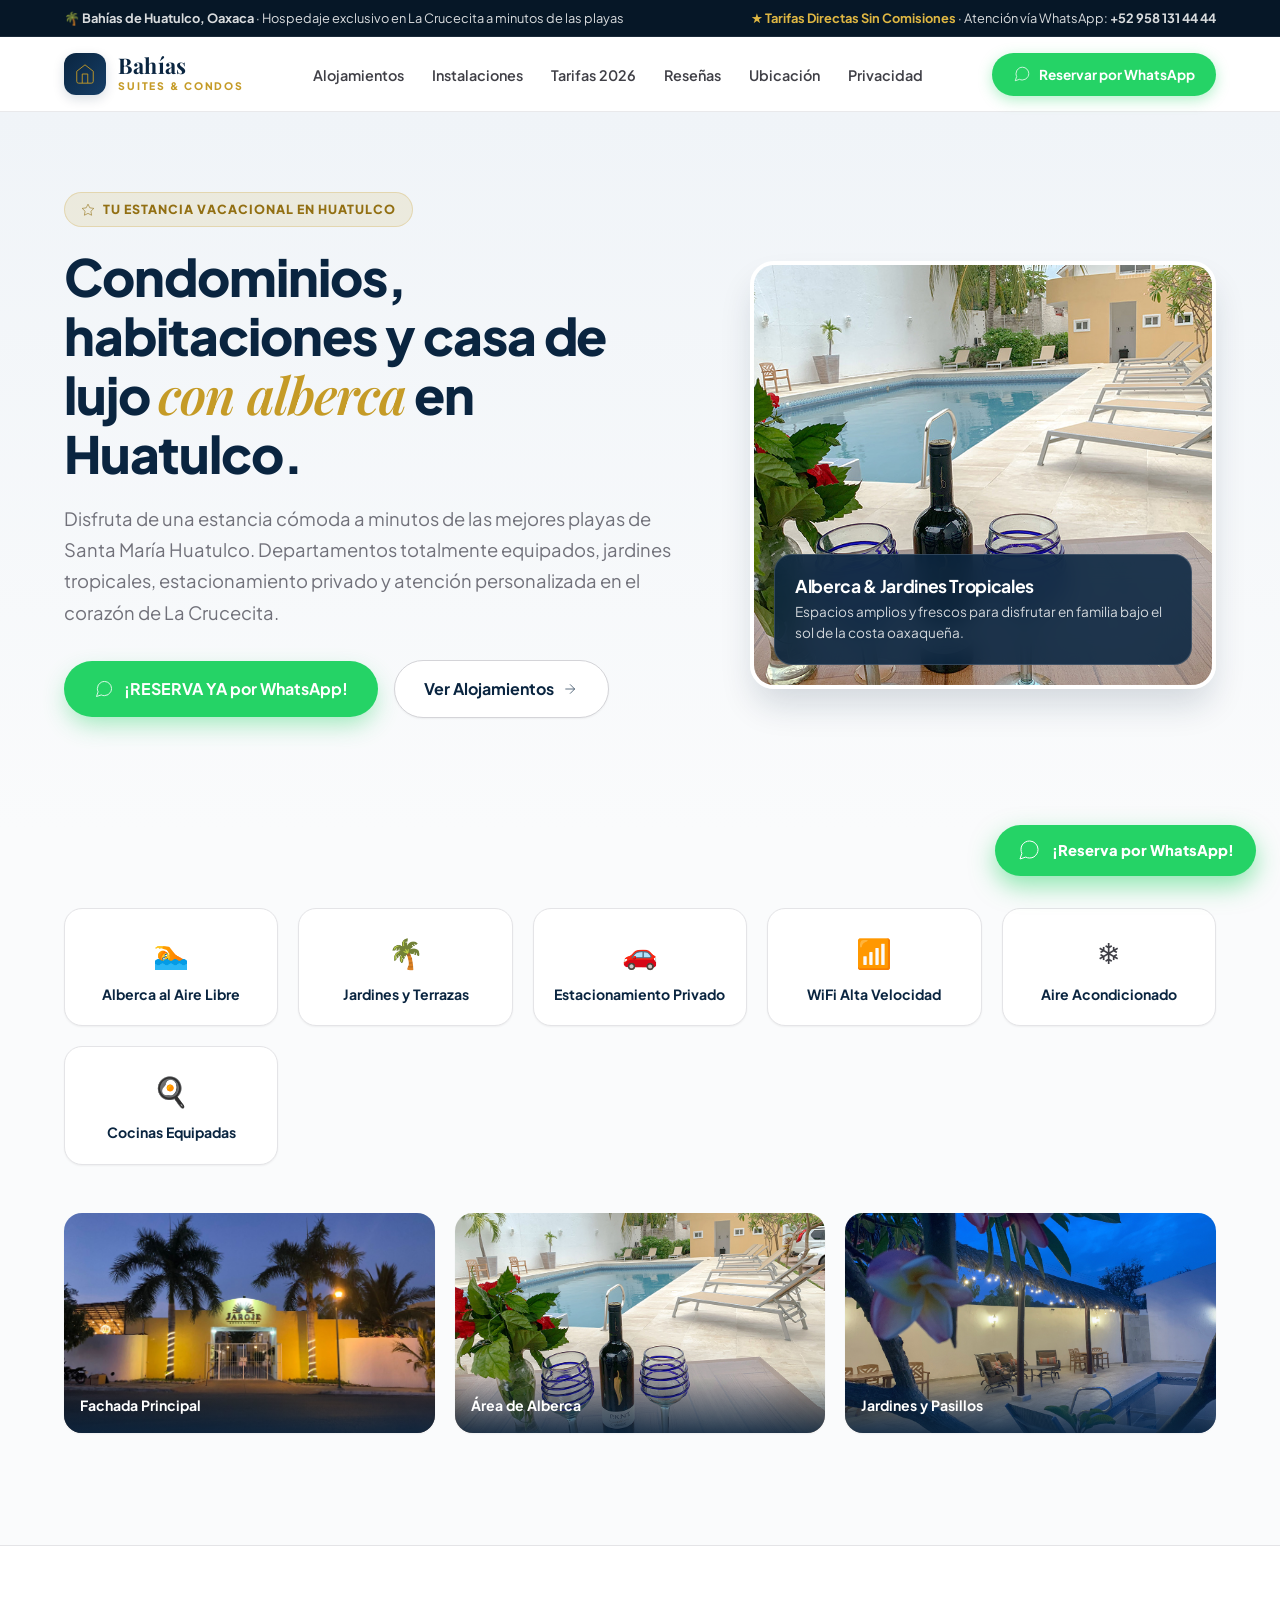
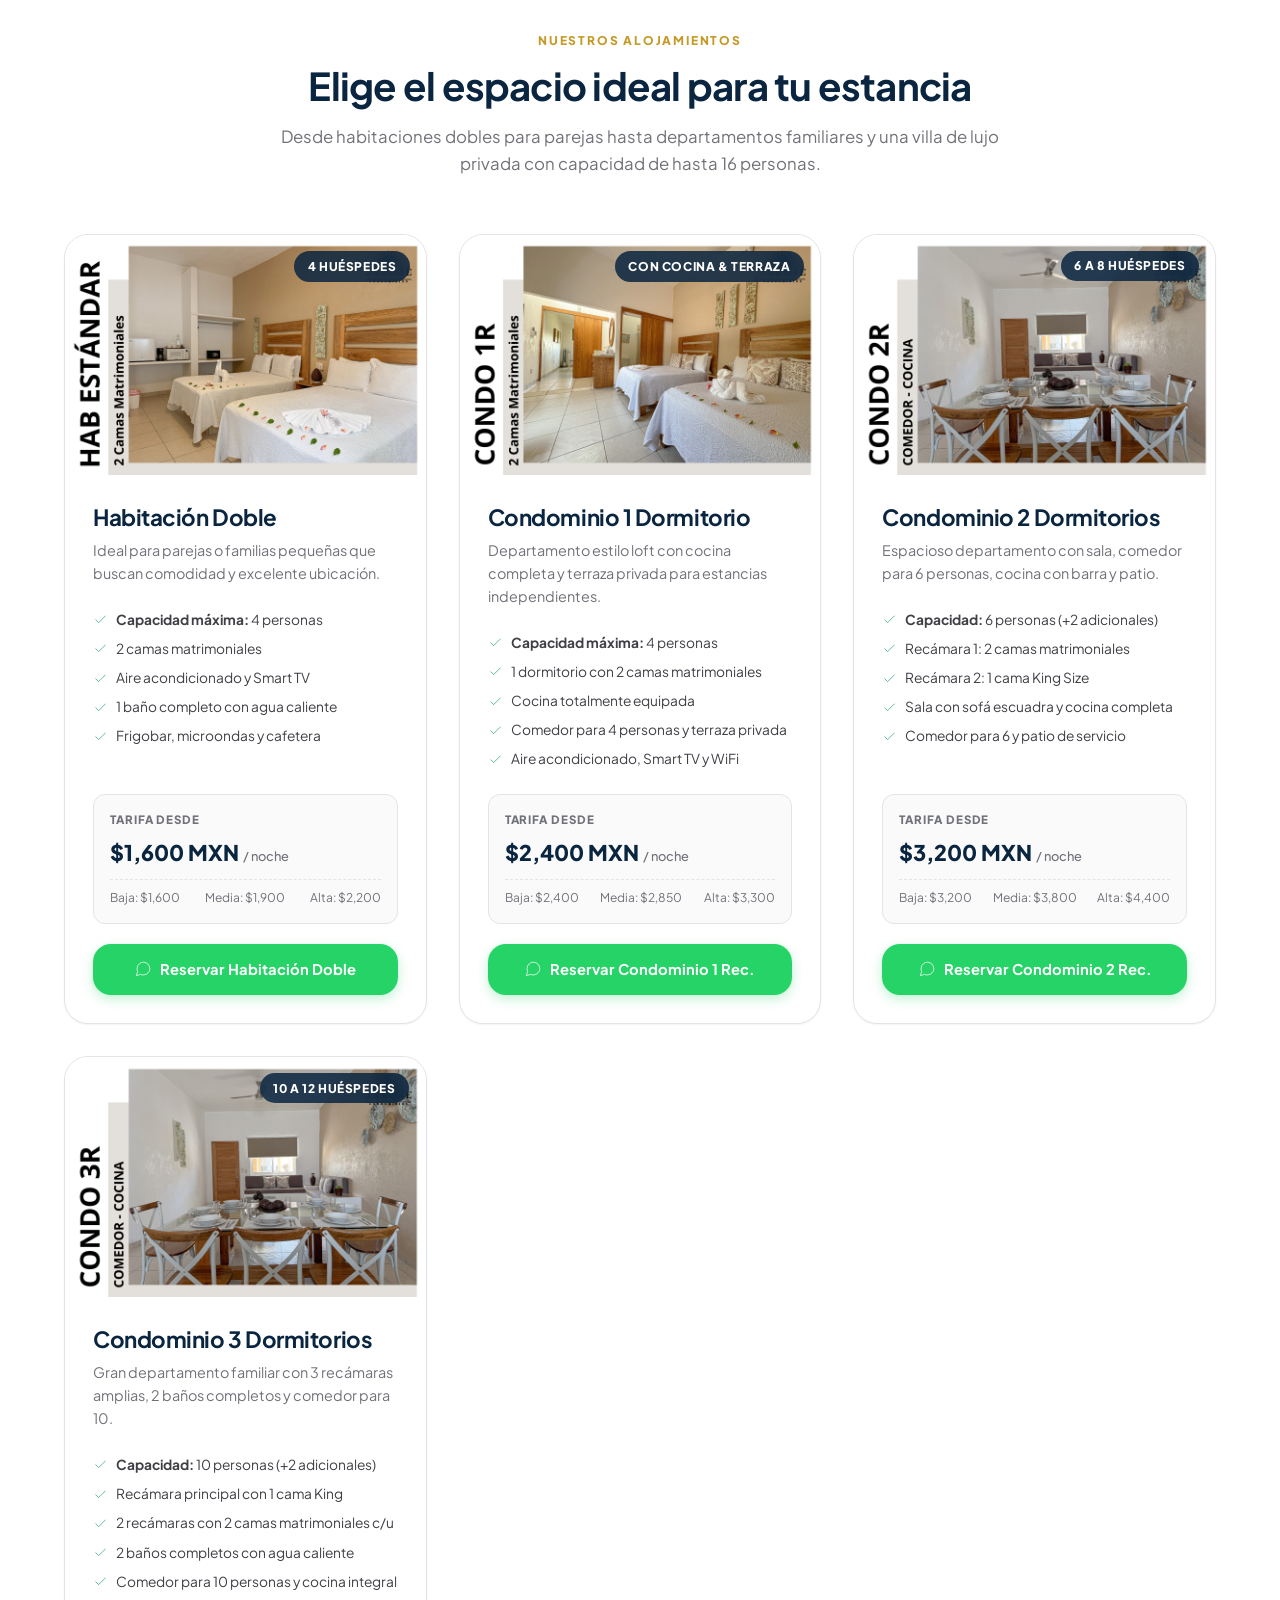
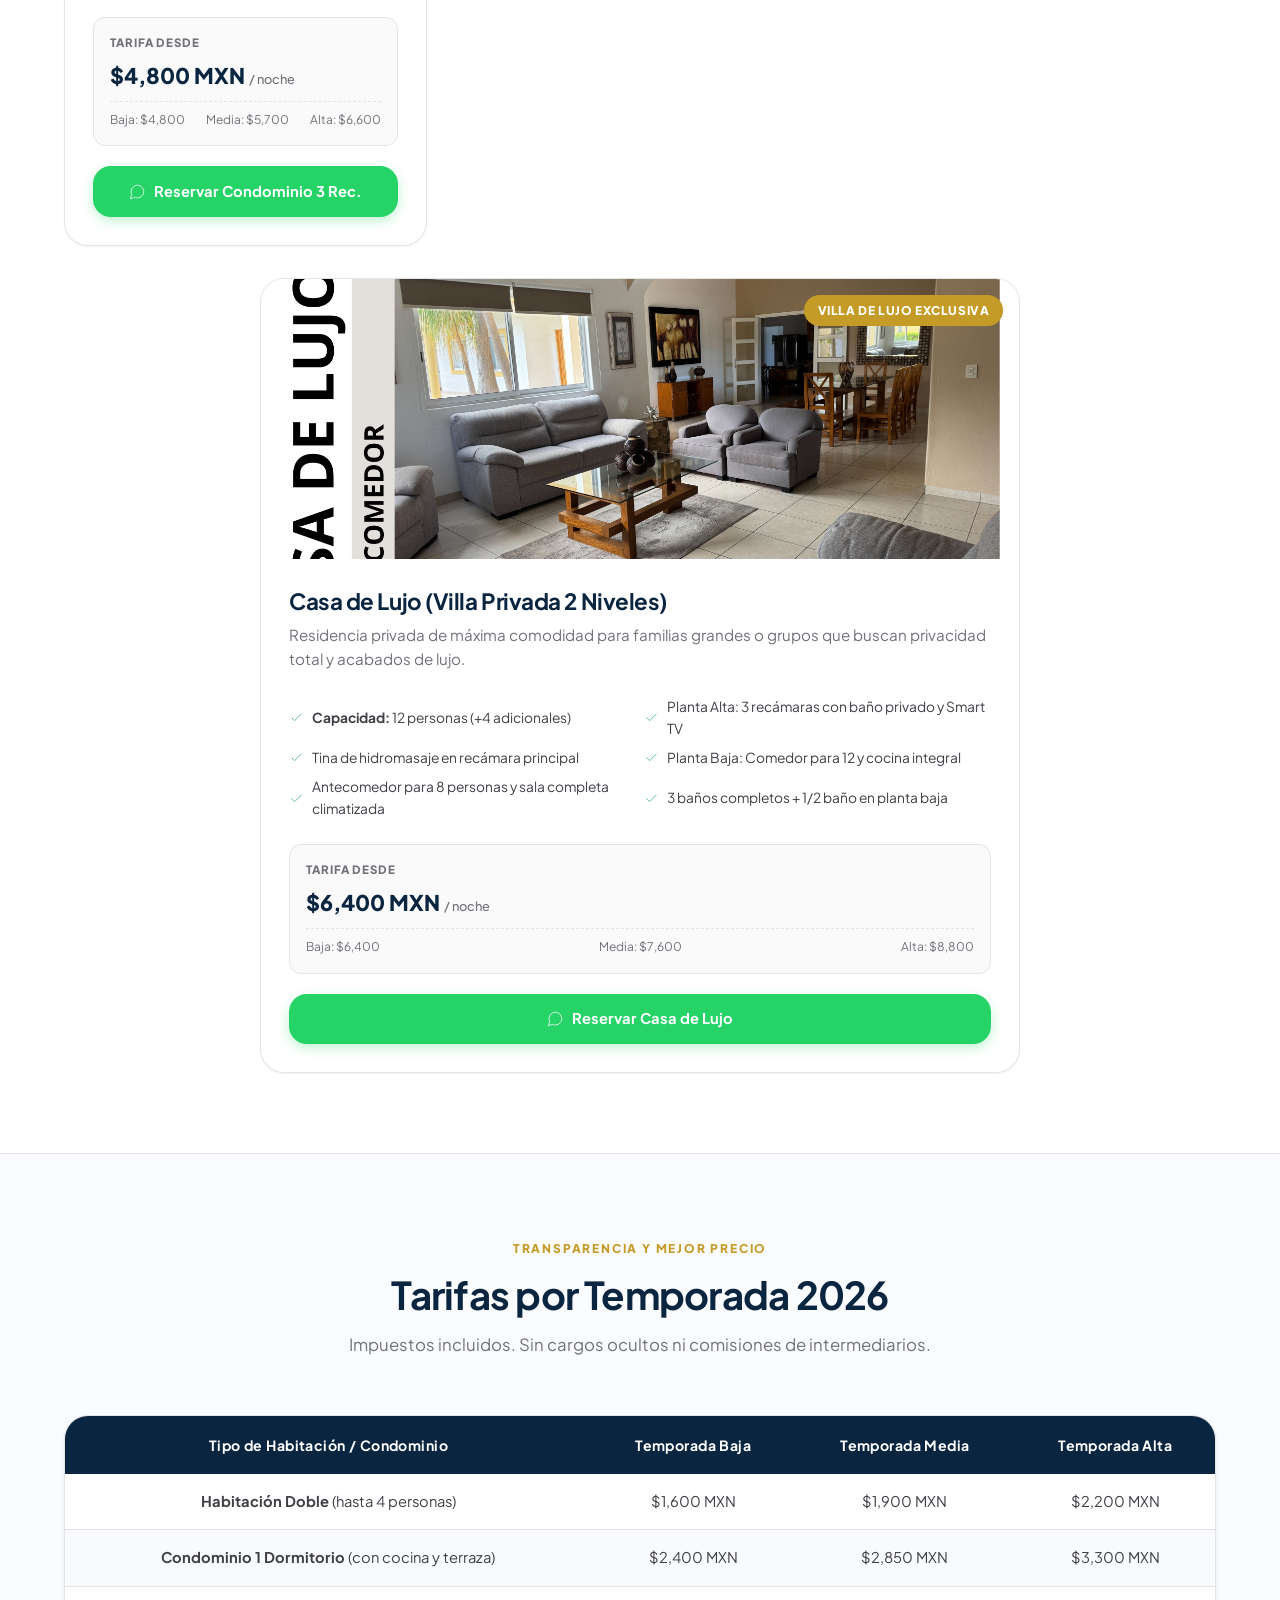
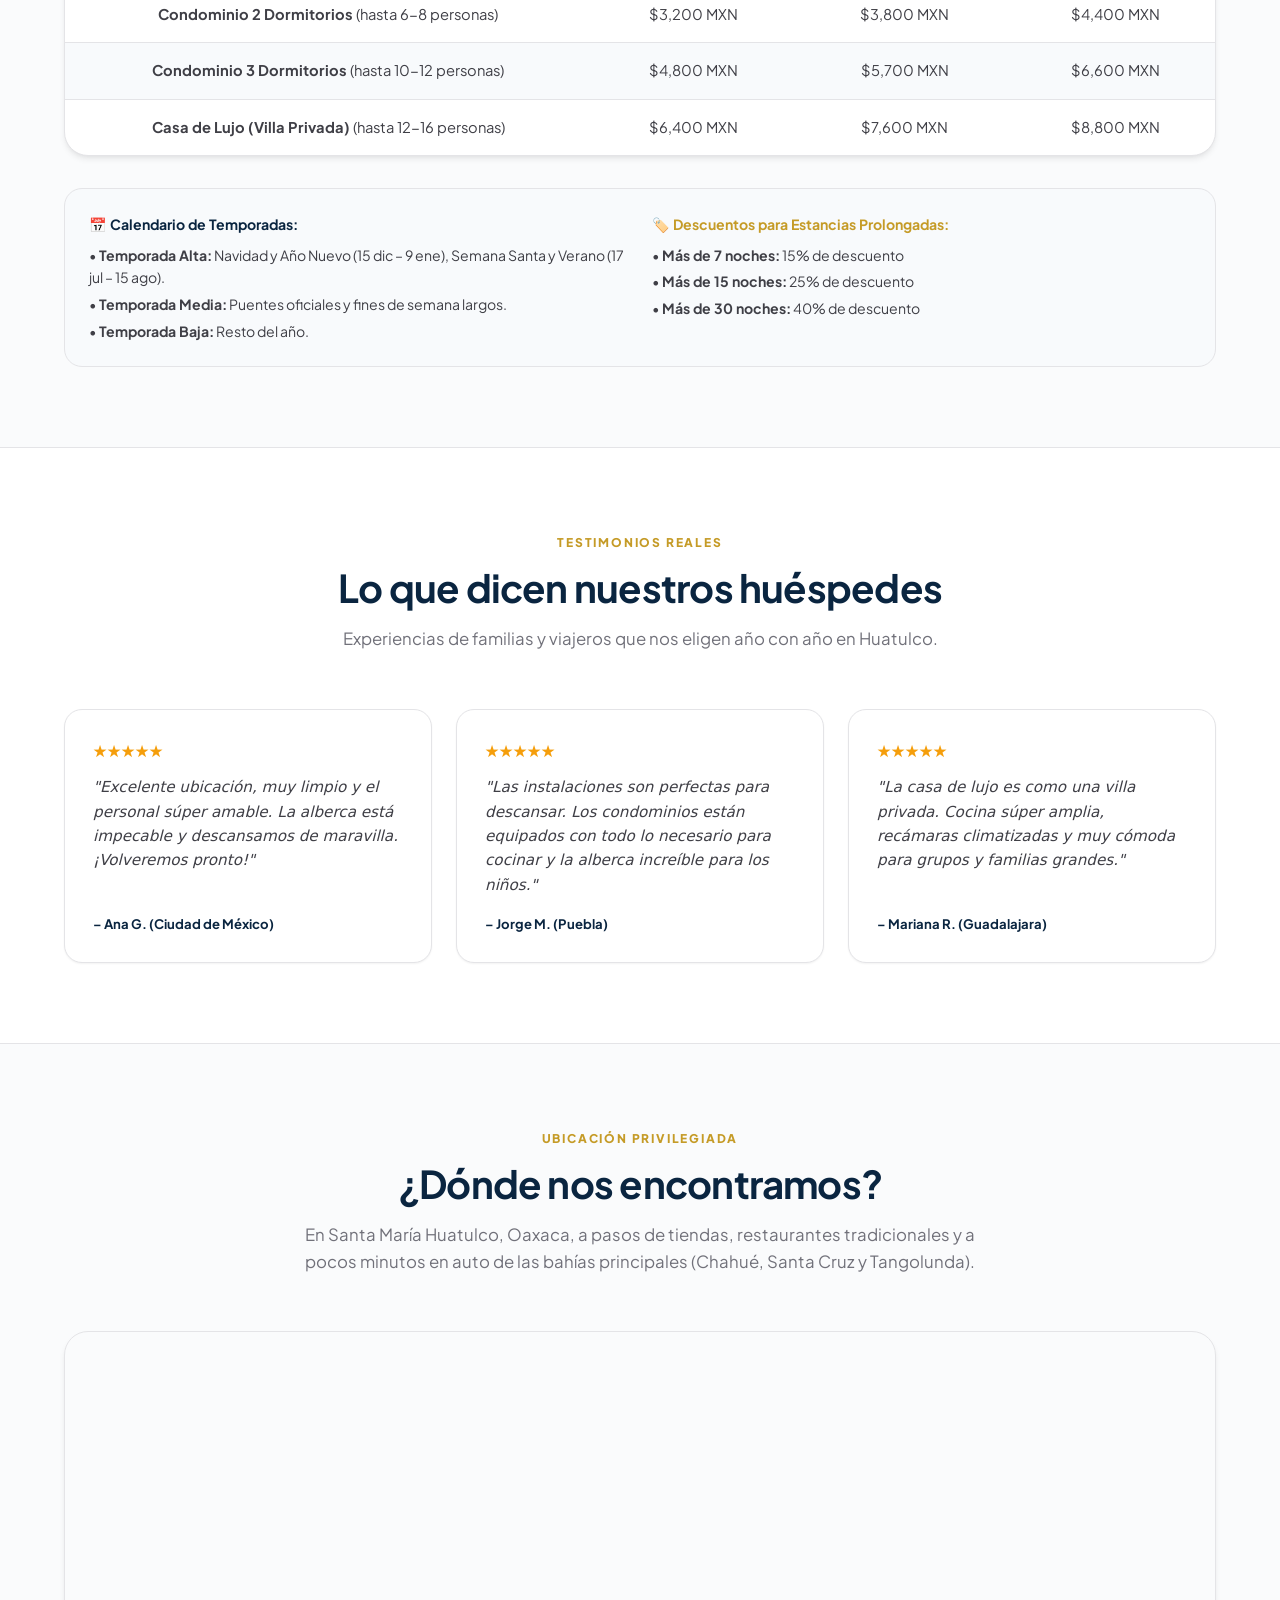
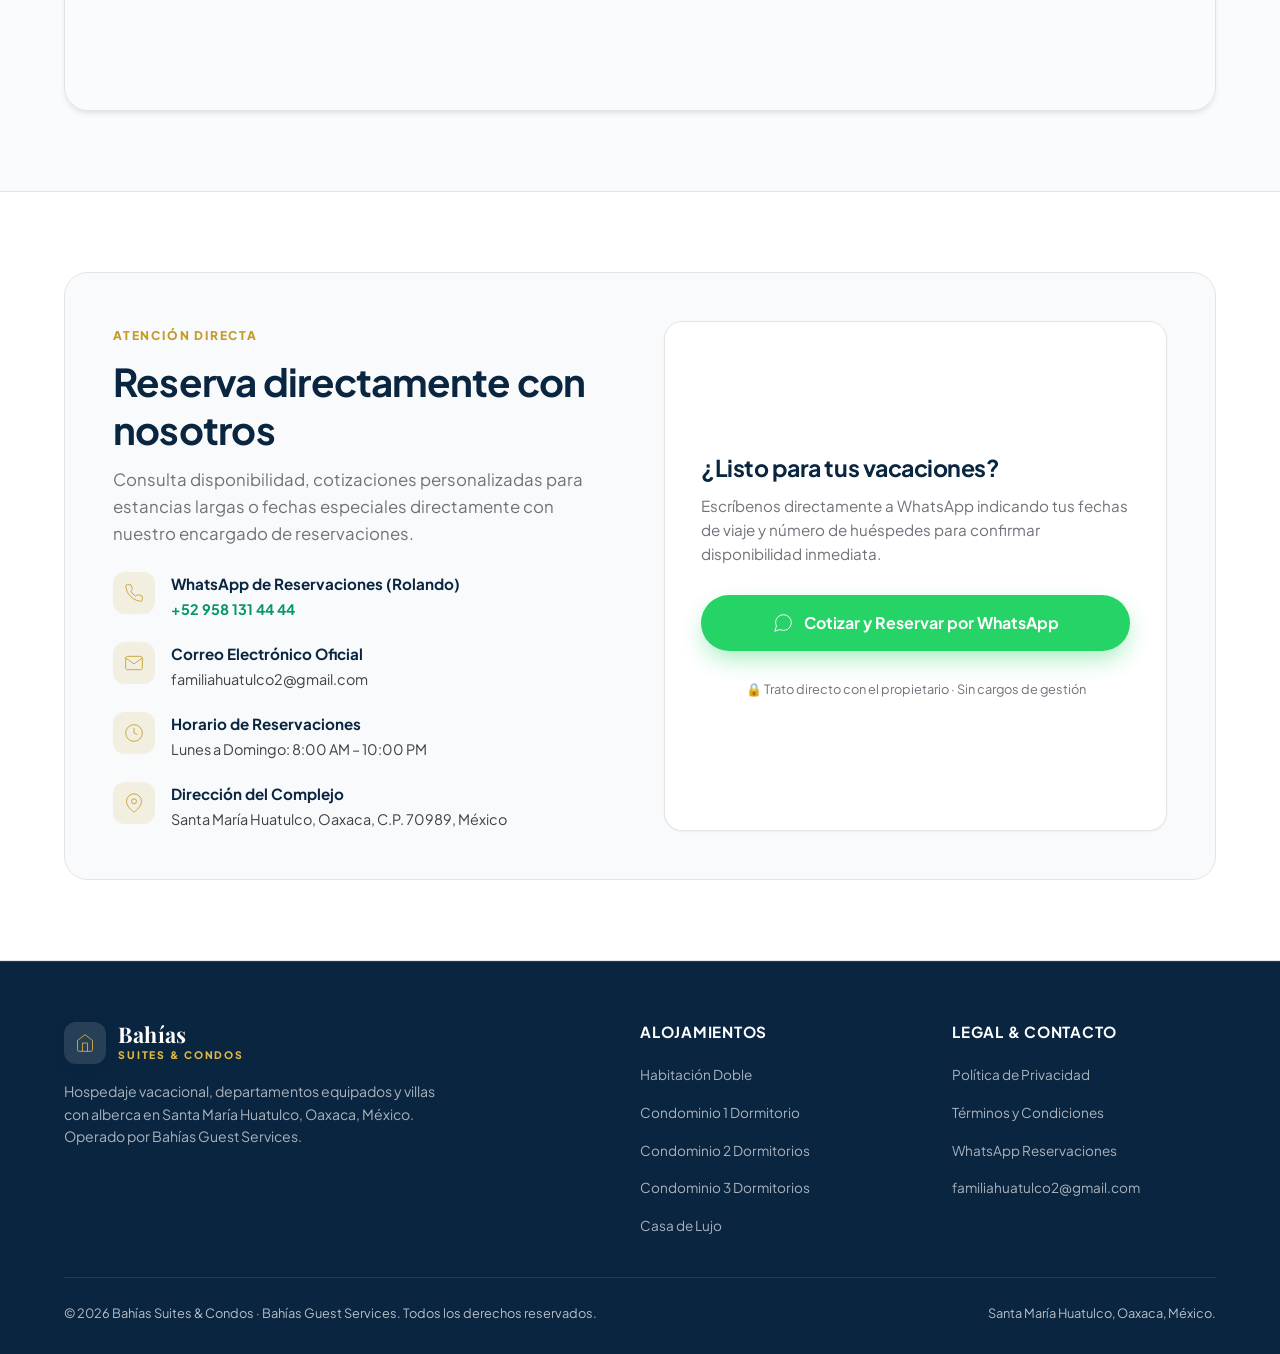
==== commit 8d98793c: "feat: transform into complete hotel resort showcase with local images, room types, pricing table and" ====
--- a/index.html
+++ b/index.html
@@ -3,15 +3,17 @@
 <head>
   <meta charset="UTF-8">
   <meta name="viewport" content="width=device-width, initial-scale=1.0">
-  <title>Bahías Guest Services | Gestión de Estancias & Concierge en Huatulco</title>
-  <meta name="description" content="Servicios de concierge, atención personalizada al huésped y gestión operativa de estancias vacacionales en Bahías de Huatulco, Oaxaca. Canal de atención oficial vía WhatsApp.">
+  <title>Bahías Suites & Condos | Hospedaje y Departamentos en Huatulco</title>
+  <meta name="description" content="Hospedaje vacacional en Santa María Huatulco, Oaxaca. Habitaciones dobles, condominios equipados de 1 a 3 recámaras y casa de lujo con alberca, jardines y estacionamiento en La Crucecita.">
+  <meta name="keywords" content="hotel en Huatulco, condominios Huatulco, hospedaje Huatulco, casa vacacional Huatulco, departamentos Huatulco alberca, La Crucecita">
   <meta name="robots" content="index, follow">
   
-  <!-- Open Graph / Meta Compliance -->
+  <!-- Open Graph -->
   <meta property="og:type" content="website">
-  <meta property="og:title" content="Bahías Guest Services | Concierge & Gestión de Estancias">
-  <meta property="og:description" content="Atención al huésped y soporte de hospitalidad en Bahías de Huatulco. Contacto oficial y asistencia inmediata.">
-  
+  <meta property="og:title" content="Bahías Suites & Condos | Hospedaje en Huatulco con Alberca">
+  <meta property="og:description" content="Disfruta de condominios amplios, habitaciones y villas con alberca y jardines a solo minutos de las mejores playas de Huatulco. Reserva directa sin comisiones.">
+  <meta property="og:image" content="images/alberca.jpg">
+
   <!-- Google Fonts -->
   <link rel="preconnect" href="https://fonts.googleapis.com">
   <link rel="preconnect" href="https://fonts.gstatic.com" crossorigin>
@@ -20,6 +22,18 @@
   <link rel="stylesheet" href="styles.css">
 </head>
 <body>
+
+  <!-- Top Announcement Bar -->
+  <div class="topbar">
+    <div class="container topbar-inner">
+      <div>
+        🌴 <strong>Bahías de Huatulco, Oaxaca</strong> · Hospedaje exclusivo en La Crucecita a minutos de las playas
+      </div>
+      <div>
+        <span class="topbar-highlight">★ Tarifas Directas Sin Comisiones</span> · Atención vía WhatsApp: <strong>+52 958 131 44 44</strong>
+      </div>
+    </div>
+  </div>
 
   <!-- Navigation -->
   <nav class="navbar">
@@ -33,23 +47,24 @@
         </div>
         <div class="brand-text">
           <span class="brand-title">Bahías</span>
-          <span class="brand-sub">Guest Services</span>
+          <span class="brand-sub">Suites & Condos</span>
         </div>
       </a>
 
       <ul class="nav-links">
-        <li><a href="#servicios" class="nav-link">Servicios</a></li>
-        <li><a href="#nosotros" class="nav-link">Nosotros</a></li>
-        <li><a href="#contacto" class="nav-link">Contacto</a></li>
+        <li><a href="#alojamientos" class="nav-link">Alojamientos</a></li>
+        <li><a href="#instalaciones" class="nav-link">Instalaciones</a></li>
+        <li><a href="#tarifas" class="nav-link">Tarifas 2026</a></li>
+        <li><a href="#opiniones" class="nav-link">Reseñas</a></li>
+        <li><a href="#ubicacion" class="nav-link">Ubicación</a></li>
         <li><a href="privacidad.html" class="nav-link">Privacidad</a></li>
-        <li><a href="terminos.html" class="nav-link">Términos</a></li>
       </ul>
 
-      <a href="https://wa.me/34608290664" target="_blank" rel="noopener noreferrer" class="nav-cta">
+      <a href="https://wa.me/529581314444?text=*Hola,%20quisiera%20consultar%20disponibilidad%20para%20hospedarme%20en%20Bahías%20Suites*" target="_blank" rel="noopener noreferrer" class="nav-cta">
         <svg width="18" height="18" viewBox="0 0 24 24" fill="none" stroke="currentColor" strokeWidth="2.5" strokeLinecap="round" strokeLinejoin="round">
           <path d="M21 11.5a8.38 8.38 0 0 1-.9 3.8 8.5 8.5 0 0 1-7.6 4.7 8.38 8.38 0 0 1-3.8-.9L3 21l1.9-5.7a8.38 8.38 0 0 1-.9-3.8 8.5 8.5 0 0 1 4.7-7.6 8.38 8.38 0 0 1 3.8-.9h.5a8.48 8.48 0 0 1 8 8v.5z"></path>
         </svg>
-        <span>+34 608 290 664</span>
+        <span>Reservar por WhatsApp</span>
       </a>
     </div>
   </nav>
@@ -57,317 +72,615 @@
   <!-- Hero Section -->
   <section class="hero">
     <div class="container">
-      <div class="hero-tag">
-        <svg width="14" height="14" viewBox="0 0 24 24" fill="none" stroke="currentColor" strokeWidth="2.5" strokeLinecap="round" strokeLinejoin="round">
-          <polygon points="12 2 15.09 8.26 22 9.27 17 14.14 18.18 21.02 12 17.77 5.82 21.02 7 14.14 2 9.27 8.91 8.26 12 2"></polygon>
-        </svg>
-        <span>Hospitalidad & Concierge en Huatulco</span>
-      </div>
-
-      <h1 class="hero-title">
-        Servicios de excelencia para <span>huéspedes y estancias</span> en la costa oaxaqueña.
-      </h1>
-
-      <p class="hero-desc">
-        Coordinamos llegadas, brindamos asistencia personalizada antes y durante tu estancia, y facilitamos soporte directo y recomendaciones locales para que disfrutes de Bahías de Huatulco con total tranquilidad.
-      </p>
-
-      <div class="hero-actions">
-        <a href="https://wa.me/34608290664" target="_blank" rel="noopener noreferrer" class="btn-primary">
-          <svg width="20" height="20" viewBox="0 0 24 24" fill="none" stroke="currentColor" strokeWidth="2.5" strokeLinecap="round" strokeLinejoin="round">
-            <path d="M21 11.5a8.38 8.38 0 0 1-.9 3.8 8.5 8.5 0 0 1-7.6 4.7 8.38 8.38 0 0 1-3.8-.9L3 21l1.9-5.7a8.38 8.38 0 0 1-.9-3.8 8.5 8.5 0 0 1 4.7-7.6 8.38 8.38 0 0 1 3.8-.9h.5a8.48 8.48 0 0 1 8 8v.5z"></path>
-          </svg>
-          <span>Escribir por WhatsApp</span>
-        </a>
-
-        <a href="#servicios" class="btn-secondary">
-          <span>Ver Servicios</span>
-          <svg width="16" height="16" viewBox="0 0 24 24" fill="none" stroke="currentColor" strokeWidth="2.5" strokeLinecap="round" strokeLinejoin="round">
-            <line x1="5" y1="12" x2="19" y2="12"></line>
-            <polyline points="12 5 19 12 12 19"></polyline>
-          </svg>
-        </a>
-      </div>
-
-      <!-- Trust Badges -->
-      <div class="hero-badges">
-        <div class="badge-item">
-          <div class="badge-icon">
-            <svg width="18" height="18" viewBox="0 0 24 24" fill="none" stroke="currentColor" strokeWidth="2.5" strokeLinecap="round" strokeLinejoin="round">
-              <circle cx="12" cy="12" r="10"></circle>
-              <polyline points="12 6 12 12 16 14"></polyline>
+      <div class="hero-grid">
+        <div>
+          <div class="hero-tag">
+            <svg width="14" height="14" viewBox="0 0 24 24" fill="none" stroke="currentColor" strokeWidth="2.5" strokeLinecap="round" strokeLinejoin="round">
+              <polygon points="12 2 15.09 8.26 22 9.27 17 14.14 18.18 21.02 12 17.77 5.82 21.02 7 14.14 2 9.27 8.91 8.26 12 2"></polygon>
             </svg>
-          </div>
-          <div class="badge-text">
-            <strong>Respuesta Rápida</strong>
-            <span>Atención ágil vía mensajería</span>
-          </div>
-        </div>
-
-        <div class="badge-item">
-          <div class="badge-icon">
-            <svg width="18" height="18" viewBox="0 0 24 24" fill="none" stroke="currentColor" strokeWidth="2.5" strokeLinecap="round" strokeLinejoin="round">
-              <path d="M12 22s8-4 8-10V5l-8-3-8 3v7c0 6 8 10 8 10z"></path>
-            </svg>
-          </div>
-          <div class="badge-text">
-            <strong>Canal Oficial Verificado</strong>
-            <span>Seguridad y respaldo directo</span>
-          </div>
-        </div>
-
-        <div class="badge-item">
-          <div class="badge-icon">
-            <svg width="18" height="18" viewBox="0 0 24 24" fill="none" stroke="currentColor" strokeWidth="2.5" strokeLinecap="round" strokeLinejoin="round">
-              <path d="M21 10c0 7-9 13-9 13s-9-6-9-13a9 9 0 0 1 18 0z"></path>
-              <circle cx="12" cy="10" r="3"></circle>
-            </svg>
-          </div>
-          <div class="badge-text">
-            <strong>Expertos Locales</strong>
-            <span>Operación directa en Huatulco</span>
+            <span>Tu Estancia Vacacional en Huatulco</span>
+          </div>
+
+          <h1 class="hero-title">
+            Condominios, habitaciones y casa de lujo <span>con alberca</span> en Huatulco.
+          </h1>
+
+          <p class="hero-desc">
+            Disfruta de una estancia cómoda a minutos de las mejores playas de Santa María Huatulco. Departamentos totalmente equipados, jardines tropicales, estacionamiento privado y atención personalizada en el corazón de La Crucecita.
+          </p>
+
+          <div class="hero-actions">
+            <a href="https://wa.me/529581314444?text=*Hola,%20quisiera%20reservar%20mi%20estancia%20con%20tarifa%20directa*" target="_blank" rel="noopener noreferrer" class="btn-primary">
+              <svg width="20" height="20" viewBox="0 0 24 24" fill="none" stroke="currentColor" strokeWidth="2.5" strokeLinecap="round" strokeLinejoin="round">
+                <path d="M21 11.5a8.38 8.38 0 0 1-.9 3.8 8.5 8.5 0 0 1-7.6 4.7 8.38 8.38 0 0 1-3.8-.9L3 21l1.9-5.7a8.38 8.38 0 0 1-.9-3.8 8.5 8.5 0 0 1 4.7-7.6 8.38 8.38 0 0 1 3.8-.9h.5a8.48 8.48 0 0 1 8 8v.5z"></path>
+              </svg>
+              <span>¡RESERVA YA por WhatsApp!</span>
+            </a>
+
+            <a href="#alojamientos" class="btn-secondary">
+              <span>Ver Alojamientos</span>
+              <svg width="16" height="16" viewBox="0 0 24 24" fill="none" stroke="currentColor" strokeWidth="2.5" strokeLinecap="round" strokeLinejoin="round">
+                <line x1="5" y1="12" x2="19" y2="12"></line>
+                <polyline points="12 5 19 12 12 19"></polyline>
+              </svg>
+            </a>
+          </div>
+        </div>
+
+        <div class="hero-showcase">
+          <div class="showcase-card">
+            <img src="images/alberca.jpg" alt="Alberca y Solárium en Huatulco" width="600" height="420">
+            <div class="showcase-floating-badge">
+              <h4>Alberca & Jardines Tropicales</h4>
+              <p>Espacios amplios y frescos para disfrutar en familia bajo el sol de la costa oaxaqueña.</p>
+            </div>
           </div>
         </div>
       </div>
     </div>
   </section>
 
-  <!-- Services Section -->
-  <section id="servicios" class="section section-alt">
+  <!-- Amenities Highlights -->
+  <section id="instalaciones" class="section">
+    <div class="container">
+      <div class="amenities-bar">
+        <div class="amenity-pill">
+          <div class="amenity-icon">🏊</div>
+          <div class="amenity-title">Alberca al Aire Libre</div>
+        </div>
+        <div class="amenity-pill">
+          <div class="amenity-icon">🌴</div>
+          <div class="amenity-title">Jardines y Terrazas</div>
+        </div>
+        <div class="amenity-pill">
+          <div class="amenity-icon">🚗</div>
+          <div class="amenity-title">Estacionamiento Privado</div>
+        </div>
+        <div class="amenity-pill">
+          <div class="amenity-icon">📶</div>
+          <div class="amenity-title">WiFi Alta Velocidad</div>
+        </div>
+        <div class="amenity-pill">
+          <div class="amenity-icon">❄️</div>
+          <div class="amenity-title">Aire Acondicionado</div>
+        </div>
+        <div class="amenity-pill">
+          <div class="amenity-icon">🍳</div>
+          <div class="amenity-title">Cocinas Equipadas</div>
+        </div>
+      </div>
+
+      <!-- Gallery Grid -->
+      <div class="gallery-grid">
+        <div class="gallery-item">
+          <img src="images/fachada.jpg" alt="Fachada del complejo" loading="lazy">
+          <div class="gallery-caption">Fachada Principal</div>
+        </div>
+        <div class="gallery-item">
+          <img src="images/alberca.jpg" alt="Alberca y camastros" loading="lazy">
+          <div class="gallery-caption">Área de Alberca</div>
+        </div>
+        <div class="gallery-item">
+          <img src="images/jardin.jpg" alt="Jardines tropicales" loading="lazy">
+          <div class="gallery-caption">Jardines y Pasillos</div>
+        </div>
+      </div>
+    </div>
+  </section>
+
+  <!-- Accommodations Section -->
+  <section id="alojamientos" class="section section-alt">
     <div class="container">
       <div class="section-header">
-        <span class="section-tag">Nuestros Servicios</span>
-        <h2 class="section-title">Soluciones integrales de hospitalidad</h2>
-        <p class="section-desc">Diseñadas para maximizar el confort de los huéspedes y asegurar una operación impecable en cada estancia vacacional.</p>
-      </div>
-
-      <div class="services-grid">
-        <!-- Service 1 -->
-        <div class="service-card">
-          <div class="service-icon">
-            <svg width="26" height="26" viewBox="0 0 24 24" fill="none" stroke="currentColor" strokeWidth="2.2" strokeLinecap="round" strokeLinejoin="round">
-              <rect x="3" y="4" width="18" height="18" rx="2" ry="2"></rect>
-              <line x1="16" y1="2" x2="16" y2="6"></line>
-              <line x1="8" y1="2" x2="8" y2="6"></line>
-              <line x1="3" y1="10" x2="21" y2="10"></line>
-            </svg>
-          </div>
-          <h3 class="service-title">Coordinación de Llegadas & Check-in</h3>
-          <p class="service-desc">
-            Instrucciones claras de acceso, mapas oficiales, códigos de entrada y asistencia personalizada antes de la llegada del huésped para un ingreso fluido.
-          </p>
-          <ul class="service-list">
-            <li>
-              <svg width="14" height="14" viewBox="0 0 24 24" fill="none" stroke="currentColor" strokeWidth="3" strokeLinecap="round" strokeLinejoin="round"><polyline points="20 6 9 17 4 12"></polyline></svg>
-              <span>Envío de claves y guías de llegada</span>
-            </li>
-            <li>
-              <svg width="14" height="14" viewBox="0 0 24 24" fill="none" stroke="currentColor" strokeWidth="3" strokeLinecap="round" strokeLinejoin="round"><polyline points="20 6 9 17 4 12"></polyline></svg>
-              <span>Coordinación de horarios especiales</span>
-            </li>
-          </ul>
-        </div>
-
-        <!-- Service 2 -->
-        <div class="service-card">
-          <div class="service-icon">
-            <svg width="26" height="26" viewBox="0 0 24 24" fill="none" stroke="currentColor" strokeWidth="2.2" strokeLinecap="round" strokeLinejoin="round">
-              <path d="M21 11.5a8.38 8.38 0 0 1-.9 3.8 8.5 8.5 0 0 1-7.6 4.7 8.38 8.38 0 0 1-3.8-.9L3 21l1.9-5.7a8.38 8.38 0 0 1-.9-3.8 8.5 8.5 0 0 1 4.7-7.6 8.38 8.38 0 0 1 3.8-.9h.5a8.48 8.48 0 0 1 8 8v.5z"></path>
-            </svg>
-          </div>
-          <h3 class="service-title">Concierge Digital WhatsApp</h3>
-          <p class="service-desc">
-            Canal directo para atender dudas durante la estancia: claves WiFi, servicios del alojamiento, dudas operativas y solicitudes puntuales de mantenimiento.
-          </p>
-          <ul class="service-list">
-            <li>
-              <svg width="14" height="14" viewBox="0 0 24 24" fill="none" stroke="currentColor" strokeWidth="3" strokeLinecap="round" strokeLinejoin="round"><polyline points="20 6 9 17 4 12"></polyline></svg>
-              <span>Atención continua 365 días</span>
-            </li>
-            <li>
-              <svg width="14" height="14" viewBox="0 0 24 24" fill="none" stroke="currentColor" strokeWidth="3" strokeLinecap="round" strokeLinejoin="round"><polyline points="20 6 9 17 4 12"></polyline></svg>
-              <span>Resolución rápida de incidencias</span>
-            </li>
-          </ul>
-        </div>
-
-        <!-- Service 3 -->
-        <div class="service-card">
-          <div class="service-icon">
-            <svg width="26" height="26" viewBox="0 0 24 24" fill="none" stroke="currentColor" strokeWidth="2.2" strokeLinecap="round" strokeLinejoin="round">
-              <polygon points="12 2 15.09 8.26 22 9.27 17 14.14 18.18 21.02 12 17.77 5.82 21.02 7 14.14 2 9.27 8.91 8.26 12 2"></polygon>
-            </svg>
-          </div>
-          <h3 class="service-title">Recomendaciones & Experiencias</h3>
-          <p class="service-desc">
-            Orientación local experta sobre las 9 bahías de Huatulco, las mejores playas, opciones gastronómicas locales, paseos en catamarán y transporte seguro.
-          </p>
-          <ul class="service-list">
-            <li>
-              <svg width="14" height="14" viewBox="0 0 24 24" fill="none" stroke="currentColor" strokeWidth="3" strokeLinecap="round" strokeLinejoin="round"><polyline points="20 6 9 17 4 12"></polyline></svg>
-              <span>Guías turísticas personalizadas</span>
-            </li>
-            <li>
-              <svg width="14" height="14" viewBox="0 0 24 24" fill="none" stroke="currentColor" strokeWidth="3" strokeLinecap="round" strokeLinejoin="round"><polyline points="20 6 9 17 4 12"></polyline></svg>
-              <span>Contactos locales de confianza</span>
-            </li>
-          </ul>
-        </div>
-
-        <!-- Service 4 -->
-        <div class="service-card">
-          <div class="service-icon">
-            <svg width="26" height="26" viewBox="0 0 24 24" fill="none" stroke="currentColor" strokeWidth="2.2" strokeLinecap="round" strokeLinejoin="round">
-              <path d="M14 2H6a2 2 0 0 0-2 2v16a2 2 0 0 0 2 2h12a2 2 0 0 0 2-2V8z"></path>
-              <polyline points="14 2 14 8 20 8"></polyline>
-              <line x1="16" y1="13" x2="8" y2="13"></line>
-              <line x1="16" y1="17" x2="8" y2="17"></line>
-              <polyline points="10 9 9 9 8 9"></polyline>
-            </svg>
-          </div>
-          <h3 class="service-title">Gestión de Alojamiento</h3>
-          <p class="service-desc">
-            Administración integral de comunicación para propiedades vacacionales: confirmaciones, políticas de hospedaje y seguimiento post check-out.
-          </p>
-          <ul class="service-list">
-            <li>
-              <svg width="14" height="14" viewBox="0 0 24 24" fill="none" stroke="currentColor" strokeWidth="3" strokeLinecap="round" strokeLinejoin="round"><polyline points="20 6 9 17 4 12"></polyline></svg>
-              <span>Control de satisfacción del huésped</span>
-            </li>
-            <li>
-              <svg width="14" height="14" viewBox="0 0 24 24" fill="none" stroke="currentColor" strokeWidth="3" strokeLinecap="round" strokeLinejoin="round"><polyline points="20 6 9 17 4 12"></polyline></svg>
-              <span>Encuestas de servicio y reseñas</span>
-            </li>
-          </ul>
-        </div>
+        <span class="section-tag">Nuestros Alojamientos</span>
+        <h2 class="section-title">Elige el espacio ideal para tu estancia</h2>
+        <p class="section-desc">
+          Desde habitaciones dobles para parejas hasta departamentos familiares y una villa de lujo privada con capacidad de hasta 16 personas.
+        </p>
+      </div>
+
+      <div class="accommodations-grid">
+        
+        <!-- Room 1: Habitación Doble -->
+        <div class="room-card">
+          <div class="room-image-wrap">
+            <img src="images/habitacion-doble.jpg" alt="Habitación Doble en Huatulco" loading="lazy">
+            <span class="room-badge">4 Huéspedes</span>
+          </div>
+          <div class="room-body">
+            <h3 class="room-title">Habitación Doble</h3>
+            <p style="font-size: 0.9rem; color: var(--color-zinc-500); margin-bottom: 0.5rem;">
+              Ideal para parejas o familias pequeñas que buscan comodidad y excelente ubicación.
+            </p>
+
+            <ul class="room-features">
+              <li>
+                <svg width="15" height="15" viewBox="0 0 24 24" fill="none" stroke="currentColor" strokeWidth="3"><polyline points="20 6 9 17 4 12"></polyline></svg>
+                <span><strong>Capacidad máxima:</strong> 4 personas</span>
+              </li>
+              <li>
+                <svg width="15" height="15" viewBox="0 0 24 24" fill="none" stroke="currentColor" strokeWidth="3"><polyline points="20 6 9 17 4 12"></polyline></svg>
+                <span>2 camas matrimoniales</span>
+              </li>
+              <li>
+                <svg width="15" height="15" viewBox="0 0 24 24" fill="none" stroke="currentColor" strokeWidth="3"><polyline points="20 6 9 17 4 12"></polyline></svg>
+                <span>Aire acondicionado y Smart TV</span>
+              </li>
+              <li>
+                <svg width="15" height="15" viewBox="0 0 24 24" fill="none" stroke="currentColor" strokeWidth="3"><polyline points="20 6 9 17 4 12"></polyline></svg>
+                <span>1 baño completo con agua caliente</span>
+              </li>
+              <li>
+                <svg width="15" height="15" viewBox="0 0 24 24" fill="none" stroke="currentColor" strokeWidth="3"><polyline points="20 6 9 17 4 12"></polyline></svg>
+                <span>Frigobar, microondas y cafetera</span>
+              </li>
+            </ul>
+
+            <div class="room-pricing-box">
+              <div class="room-pricing-header">Tarifa desde</div>
+              <div class="room-price-val">$1,600 MXN <span>/ noche</span></div>
+              <div class="room-pricing-tiers">
+                <span>Baja: $1,600</span>
+                <span>Media: $1,900</span>
+                <span>Alta: $2,200</span>
+              </div>
+            </div>
+
+            <a href="https://wa.me/529581314444?text=*Hola,%20quisiera%20reservar%20la%20Habitación%20Doble%20en%20Bahías%20Suites*" target="_blank" rel="noopener noreferrer" class="btn-book">
+              <svg width="18" height="18" viewBox="0 0 24 24" fill="none" stroke="currentColor" strokeWidth="2.5"><path d="M21 11.5a8.38 8.38 0 0 1-.9 3.8 8.5 8.5 0 0 1-7.6 4.7 8.38 8.38 0 0 1-3.8-.9L3 21l1.9-5.7a8.38 8.38 0 0 1-.9-3.8 8.5 8.5 0 0 1 4.7-7.6 8.38 8.38 0 0 1 3.8-.9h.5a8.48 8.48 0 0 1 8 8v.5z"></path></svg>
+              <span>Reservar Habitación Doble</span>
+            </a>
+          </div>
+        </div>
+
+        <!-- Room 2: Condominio 1 Dormitorio -->
+        <div class="room-card">
+          <div class="room-image-wrap">
+            <img src="images/condo-1rec.jpg" alt="Condominio de 1 dormitorio Loft" loading="lazy">
+            <span class="room-badge">Con Cocina & Terraza</span>
+          </div>
+          <div class="room-body">
+            <h3 class="room-title">Condominio 1 Dormitorio</h3>
+            <p style="font-size: 0.9rem; color: var(--color-zinc-500); margin-bottom: 0.5rem;">
+              Departamento estilo loft con cocina completa y terraza privada para estancias independientes.
+            </p>
+
+            <ul class="room-features">
+              <li>
+                <svg width="15" height="15" viewBox="0 0 24 24" fill="none" stroke="currentColor" strokeWidth="3"><polyline points="20 6 9 17 4 12"></polyline></svg>
+                <span><strong>Capacidad máxima:</strong> 4 personas</span>
+              </li>
+              <li>
+                <svg width="15" height="15" viewBox="0 0 24 24" fill="none" stroke="currentColor" strokeWidth="3"><polyline points="20 6 9 17 4 12"></polyline></svg>
+                <span>1 dormitorio con 2 camas matrimoniales</span>
+              </li>
+              <li>
+                <svg width="15" height="15" viewBox="0 0 24 24" fill="none" stroke="currentColor" strokeWidth="3"><polyline points="20 6 9 17 4 12"></polyline></svg>
+                <span>Cocina totalmente equipada</span>
+              </li>
+              <li>
+                <svg width="15" height="15" viewBox="0 0 24 24" fill="none" stroke="currentColor" strokeWidth="3"><polyline points="20 6 9 17 4 12"></polyline></svg>
+                <span>Comedor para 4 personas y terraza privada</span>
+              </li>
+              <li>
+                <svg width="15" height="15" viewBox="0 0 24 24" fill="none" stroke="currentColor" strokeWidth="3"><polyline points="20 6 9 17 4 12"></polyline></svg>
+                <span>Aire acondicionado, Smart TV y WiFi</span>
+              </li>
+            </ul>
+
+            <div class="room-pricing-box">
+              <div class="room-pricing-header">Tarifa desde</div>
+              <div class="room-price-val">$2,400 MXN <span>/ noche</span></div>
+              <div class="room-pricing-tiers">
+                <span>Baja: $2,400</span>
+                <span>Media: $2,850</span>
+                <span>Alta: $3,300</span>
+              </div>
+            </div>
+
+            <a href="https://wa.me/529581314444?text=*Hola,%20quisiera%20reservar%20el%20Condominio%20de%201%20Dormitorio%20en%20Bahías%20Suites*" target="_blank" rel="noopener noreferrer" class="btn-book">
+              <svg width="18" height="18" viewBox="0 0 24 24" fill="none" stroke="currentColor" strokeWidth="2.5"><path d="M21 11.5a8.38 8.38 0 0 1-.9 3.8 8.5 8.5 0 0 1-7.6 4.7 8.38 8.38 0 0 1-3.8-.9L3 21l1.9-5.7a8.38 8.38 0 0 1-.9-3.8 8.5 8.5 0 0 1 4.7-7.6 8.38 8.38 0 0 1 3.8-.9h.5a8.48 8.48 0 0 1 8 8v.5z"></path></svg>
+              <span>Reservar Condominio 1 Rec.</span>
+            </a>
+          </div>
+        </div>
+
+        <!-- Room 3: Condominio 2 Dormitorios -->
+        <div class="room-card">
+          <div class="room-image-wrap">
+            <img src="images/condo-2rec.jpg" alt="Condominio de 2 dormitorios" loading="lazy">
+            <span class="room-badge">6 a 8 Huéspedes</span>
+          </div>
+          <div class="room-body">
+            <h3 class="room-title">Condominio 2 Dormitorios</h3>
+            <p style="font-size: 0.9rem; color: var(--color-zinc-500); margin-bottom: 0.5rem;">
+              Espacioso departamento con sala, comedor para 6 personas, cocina con barra y patio.
+            </p>
+
+            <ul class="room-features">
+              <li>
+                <svg width="15" height="15" viewBox="0 0 24 24" fill="none" stroke="currentColor" strokeWidth="3"><polyline points="20 6 9 17 4 12"></polyline></svg>
+                <span><strong>Capacidad:</strong> 6 personas (+2 adicionales)</span>
+              </li>
+              <li>
+                <svg width="15" height="15" viewBox="0 0 24 24" fill="none" stroke="currentColor" strokeWidth="3"><polyline points="20 6 9 17 4 12"></polyline></svg>
+                <span>Recámara 1: 2 camas matrimoniales</span>
+              </li>
+              <li>
+                <svg width="15" height="15" viewBox="0 0 24 24" fill="none" stroke="currentColor" strokeWidth="3"><polyline points="20 6 9 17 4 12"></polyline></svg>
+                <span>Recámara 2: 1 cama King Size</span>
+              </li>
+              <li>
+                <svg width="15" height="15" viewBox="0 0 24 24" fill="none" stroke="currentColor" strokeWidth="3"><polyline points="20 6 9 17 4 12"></polyline></svg>
+                <span>Sala con sofá escuadra y cocina completa</span>
+              </li>
+              <li>
+                <svg width="15" height="15" viewBox="0 0 24 24" fill="none" stroke="currentColor" strokeWidth="3"><polyline points="20 6 9 17 4 12"></polyline></svg>
+                <span>Comedor para 6 y patio de servicio</span>
+              </li>
+            </ul>
+
+            <div class="room-pricing-box">
+              <div class="room-pricing-header">Tarifa desde</div>
+              <div class="room-price-val">$3,200 MXN <span>/ noche</span></div>
+              <div class="room-pricing-tiers">
+                <span>Baja: $3,200</span>
+                <span>Media: $3,800</span>
+                <span>Alta: $4,400</span>
+              </div>
+            </div>
+
+            <a href="https://wa.me/529581314444?text=*Hola,%20quisiera%20reservar%20el%20Condominio%20de%202%20Dormitorios%20en%20Bahías%20Suites*" target="_blank" rel="noopener noreferrer" class="btn-book">
+              <svg width="18" height="18" viewBox="0 0 24 24" fill="none" stroke="currentColor" strokeWidth="2.5"><path d="M21 11.5a8.38 8.38 0 0 1-.9 3.8 8.5 8.5 0 0 1-7.6 4.7 8.38 8.38 0 0 1-3.8-.9L3 21l1.9-5.7a8.38 8.38 0 0 1-.9-3.8 8.5 8.5 0 0 1 4.7-7.6 8.38 8.38 0 0 1 3.8-.9h.5a8.48 8.48 0 0 1 8 8v.5z"></path></svg>
+              <span>Reservar Condominio 2 Rec.</span>
+            </a>
+          </div>
+        </div>
+
+        <!-- Room 4: Condominio 3 Dormitorios -->
+        <div class="room-card">
+          <div class="room-image-wrap">
+            <img src="images/condo-3rec.jpg" alt="Condominio de 3 dormitorios" loading="lazy">
+            <span class="room-badge">10 a 12 Huéspedes</span>
+          </div>
+          <div class="room-body">
+            <h3 class="room-title">Condominio 3 Dormitorios</h3>
+            <p style="font-size: 0.9rem; color: var(--color-zinc-500); margin-bottom: 0.5rem;">
+              Gran departamento familiar con 3 recámaras amplias, 2 baños completos y comedor para 10.
+            </p>
+
+            <ul class="room-features">
+              <li>
+                <svg width="15" height="15" viewBox="0 0 24 24" fill="none" stroke="currentColor" strokeWidth="3"><polyline points="20 6 9 17 4 12"></polyline></svg>
+                <span><strong>Capacidad:</strong> 10 personas (+2 adicionales)</span>
+              </li>
+              <li>
+                <svg width="15" height="15" viewBox="0 0 24 24" fill="none" stroke="currentColor" strokeWidth="3"><polyline points="20 6 9 17 4 12"></polyline></svg>
+                <span>Recámara principal con 1 cama King</span>
+              </li>
+              <li>
+                <svg width="15" height="15" viewBox="0 0 24 24" fill="none" stroke="currentColor" strokeWidth="3"><polyline points="20 6 9 17 4 12"></polyline></svg>
+                <span>2 recámaras con 2 camas matrimoniales c/u</span>
+              </li>
+              <li>
+                <svg width="15" height="15" viewBox="0 0 24 24" fill="none" stroke="currentColor" strokeWidth="3"><polyline points="20 6 9 17 4 12"></polyline></svg>
+                <span>2 baños completos con agua caliente</span>
+              </li>
+              <li>
+                <svg width="15" height="15" viewBox="0 0 24 24" fill="none" stroke="currentColor" strokeWidth="3"><polyline points="20 6 9 17 4 12"></polyline></svg>
+                <span>Comedor para 10 personas y cocina integral</span>
+              </li>
+            </ul>
+
+            <div class="room-pricing-box">
+              <div class="room-pricing-header">Tarifa desde</div>
+              <div class="room-price-val">$4,800 MXN <span>/ noche</span></div>
+              <div class="room-pricing-tiers">
+                <span>Baja: $4,800</span>
+                <span>Media: $5,700</span>
+                <span>Alta: $6,600</span>
+              </div>
+            </div>
+
+            <a href="https://wa.me/529581314444?text=*Hola,%20quisiera%20reservar%20el%20Condominio%20de%203%20Dormitorios%20en%20Bahías%20Suites*" target="_blank" rel="noopener noreferrer" class="btn-book">
+              <svg width="18" height="18" viewBox="0 0 24 24" fill="none" stroke="currentColor" strokeWidth="2.5"><path d="M21 11.5a8.38 8.38 0 0 1-.9 3.8 8.5 8.5 0 0 1-7.6 4.7 8.38 8.38 0 0 1-3.8-.9L3 21l1.9-5.7a8.38 8.38 0 0 1-.9-3.8 8.5 8.5 0 0 1 4.7-7.6 8.38 8.38 0 0 1 3.8-.9h.5a8.48 8.48 0 0 1 8 8v.5z"></path></svg>
+              <span>Reservar Condominio 3 Rec.</span>
+            </a>
+          </div>
+        </div>
+
+        <!-- Room 5: Casa de Lujo -->
+        <div class="room-card" style="grid-column: 1 / -1; max-width: 760px; margin: 0 auto; width: 100%;">
+          <div class="room-image-wrap" style="height: 280px;">
+            <img src="images/casa-lujo.jpg" alt="Casa de lujo villa privada Huatulco" loading="lazy">
+            <span class="room-badge" style="background: var(--color-accent); color: #fff;">Villa de Lujo Exclusiva</span>
+          </div>
+          <div class="room-body">
+            <h3 class="room-title">Casa de Lujo (Villa Privada 2 Niveles)</h3>
+            <p style="font-size: 0.95rem; color: var(--color-zinc-500); margin-bottom: 0.5rem;">
+              Residencia privada de máxima comodidad para familias grandes o grupos que buscan privacidad total y acabados de lujo.
+            </p>
+
+            <ul class="room-features" style="display: grid; grid-template-columns: repeat(auto-fit, minmax(280px, 1fr));">
+              <li>
+                <svg width="15" height="15" viewBox="0 0 24 24" fill="none" stroke="currentColor" strokeWidth="3"><polyline points="20 6 9 17 4 12"></polyline></svg>
+                <span><strong>Capacidad:</strong> 12 personas (+4 adicionales)</span>
+              </li>
+              <li>
+                <svg width="15" height="15" viewBox="0 0 24 24" fill="none" stroke="currentColor" strokeWidth="3"><polyline points="20 6 9 17 4 12"></polyline></svg>
+                <span>Planta Alta: 3 recámaras con baño privado y Smart TV</span>
+              </li>
+              <li>
+                <svg width="15" height="15" viewBox="0 0 24 24" fill="none" stroke="currentColor" strokeWidth="3"><polyline points="20 6 9 17 4 12"></polyline></svg>
+                <span>Tina de hidromasaje en recámara principal</span>
+              </li>
+              <li>
+                <svg width="15" height="15" viewBox="0 0 24 24" fill="none" stroke="currentColor" strokeWidth="3"><polyline points="20 6 9 17 4 12"></polyline></svg>
+                <span>Planta Baja: Comedor para 12 y cocina integral</span>
+              </li>
+              <li>
+                <svg width="15" height="15" viewBox="0 0 24 24" fill="none" stroke="currentColor" strokeWidth="3"><polyline points="20 6 9 17 4 12"></polyline></svg>
+                <span>Antecomedor para 8 personas y sala completa climatizada</span>
+              </li>
+              <li>
+                <svg width="15" height="15" viewBox="0 0 24 24" fill="none" stroke="currentColor" strokeWidth="3"><polyline points="20 6 9 17 4 12"></polyline></svg>
+                <span>3 baños completos + 1/2 baño en planta baja</span>
+              </li>
+            </ul>
+
+            <div class="room-pricing-box">
+              <div class="room-pricing-header">Tarifa desde</div>
+              <div class="room-price-val">$6,400 MXN <span>/ noche</span></div>
+              <div class="room-pricing-tiers">
+                <span>Baja: $6,400</span>
+                <span>Media: $7,600</span>
+                <span>Alta: $8,800</span>
+              </div>
+            </div>
+
+            <a href="https://wa.me/529581314444?text=*Hola,%20quisiera%20reservar%20la%20Casa%20de%20Lujo%20en%20Bahías%20Suites*" target="_blank" rel="noopener noreferrer" class="btn-book">
+              <svg width="18" height="18" viewBox="0 0 24 24" fill="none" stroke="currentColor" strokeWidth="2.5"><path d="M21 11.5a8.38 8.38 0 0 1-.9 3.8 8.5 8.5 0 0 1-7.6 4.7 8.38 8.38 0 0 1-3.8-.9L3 21l1.9-5.7a8.38 8.38 0 0 1-.9-3.8 8.5 8.5 0 0 1 4.7-7.6 8.38 8.38 0 0 1 3.8-.9h.5a8.48 8.48 0 0 1 8 8v.5z"></path></svg>
+              <span>Reservar Casa de Lujo</span>
+            </a>
+          </div>
+        </div>
+
       </div>
     </div>
   </section>
 
-  <!-- About Section -->
-  <section id="nosotros" class="section">
+  <!-- Official Rates Table -->
+  <section id="tarifas" class="section">
     <div class="container">
-      <div class="about-box">
-        <div class="about-content">
-          <span class="section-tag" style="color: var(--color-accent-light);">Sobre Nosotros</span>
-          <h2>Hospitalidad con calidez humana y tecnología ágil</h2>
-          <p>
-            En <strong>Bahías Guest Services</strong> nos apasiona hacer que cada estancia en Huatulco sea inolvidable. Entendemos que un viaje exitoso comienza desde el primer contacto: resolver dudas rápidamente, brindar información clara y estar siempre a un mensaje de distancia.
-          </p>
-          <p>
-            Combinamos presencia local con canales digitales oficiales para garantizar una comunicación segura, transparente y libre de fricciones.
-          </p>
-        </div>
-
-        <div class="stats-grid">
-          <div class="stat-card">
-            <span class="stat-number">100%</span>
-            <span class="stat-label">Compromiso con el Huésped</span>
-          </div>
-          <div class="stat-card">
-            <span class="stat-number">9</span>
-            <span class="stat-label">Bahías y Playas Cubiertas</span>
-          </div>
-          <div class="stat-card">
-            <span class="stat-number">365</span>
-            <span class="stat-label">Días al Año de Asistencia</span>
-          </div>
-          <div class="stat-card">
-            <span class="stat-number">&lt; 15m</span>
-            <span class="stat-label">Tiempo de Respuesta Ágil</span>
-          </div>
+      <div class="section-header">
+        <span class="section-tag">Transparencia y Mejor Precio</span>
+        <h2 class="section-title">Tarifas por Temporada 2026</h2>
+        <p class="section-desc">Impuestos incluidos. Sin cargos ocultos ni comisiones de intermediarios.</p>
+      </div>
+
+      <div class="pricing-table-wrap">
+        <table class="pricing-table">
+          <thead>
+            <tr>
+              <th>Tipo de Habitación / Condominio</th>
+              <th>Temporada Baja</th>
+              <th>Temporada Media</th>
+              <th>Temporada Alta</th>
+            </tr>
+          </thead>
+          <tbody>
+            <tr>
+              <td><strong>Habitación Doble</strong> (hasta 4 personas)</td>
+              <td>$1,600 MXN</td>
+              <td>$1,900 MXN</td>
+              <td>$2,200 MXN</td>
+            </tr>
+            <tr>
+              <td><strong>Condominio 1 Dormitorio</strong> (con cocina y terraza)</td>
+              <td>$2,400 MXN</td>
+              <td>$2,850 MXN</td>
+              <td>$3,300 MXN</td>
+            </tr>
+            <tr>
+              <td><strong>Condominio 2 Dormitorios</strong> (hasta 6-8 personas)</td>
+              <td>$3,200 MXN</td>
+              <td>$3,800 MXN</td>
+              <td>$4,400 MXN</td>
+            </tr>
+            <tr>
+              <td><strong>Condominio 3 Dormitorios</strong> (hasta 10-12 personas)</td>
+              <td>$4,800 MXN</td>
+              <td>$5,700 MXN</td>
+              <td>$6,600 MXN</td>
+            </tr>
+            <tr>
+              <td><strong>Casa de Lujo (Villa Privada)</strong> (hasta 12-16 personas)</td>
+              <td>$6,400 MXN</td>
+              <td>$7,600 MXN</td>
+              <td>$8,800 MXN</td>
+            </tr>
+          </tbody>
+        </table>
+      </div>
+
+      <div class="pricing-notes">
+        <div>
+          <strong style="color: var(--color-primary); display: block; margin-bottom: 0.5rem;">📅 Calendario de Temporadas:</strong>
+          <p style="margin-bottom: 0.25rem;">• <strong>Temporada Alta:</strong> Navidad y Año Nuevo (15 dic – 9 ene), Semana Santa y Verano (17 jul – 15 ago).</p>
+          <p style="margin-bottom: 0.25rem;">• <strong>Temporada Media:</strong> Puentes oficiales y fines de semana largos.</p>
+          <p style="margin-bottom: 0;">• <strong>Temporada Baja:</strong> Resto del año.</p>
+        </div>
+        <div>
+          <strong style="color: var(--color-accent); display: block; margin-bottom: 0.5rem;">🏷️ Descuentos para Estancias Prolongadas:</strong>
+          <p style="margin-bottom: 0.25rem;">• <strong>Más de 7 noches:</strong> 15% de descuento</p>
+          <p style="margin-bottom: 0.25rem;">• <strong>Más de 15 noches:</strong> 25% de descuento</p>
+          <p style="margin-bottom: 0;">• <strong>Más de 30 noches:</strong> 40% de descuento</p>
         </div>
       </div>
     </div>
   </section>
 
-  <!-- Contact & Meta Compliance Section -->
-  <section id="contacto" class="contact-section">
+  <!-- Guest Reviews -->
+  <section id="opiniones" class="section section-alt">
+    <div class="container">
+      <div class="section-header">
+        <span class="section-tag">Testimonios Reales</span>
+        <h2 class="section-title">Lo que dicen nuestros huéspedes</h2>
+        <p class="section-desc">Experiencias de familias y viajeros que nos eligen año con año en Huatulco.</p>
+      </div>
+
+      <div class="reviews-grid">
+        <div class="review-card">
+          <div>
+            <div class="review-stars">★★★★★</div>
+            <p class="review-text">"Excelente ubicación, muy limpio y el personal súper amable. La alberca está impecable y descansamos de maravilla. ¡Volveremos pronto!"</p>
+          </div>
+          <div class="review-author">– Ana G. (Ciudad de México)</div>
+        </div>
+
+        <div class="review-card">
+          <div>
+            <div class="review-stars">★★★★★</div>
+            <p class="review-text">"Las instalaciones son perfectas para descansar. Los condominios están equipados con todo lo necesario para cocinar y la alberca increíble para los niños."</p>
+          </div>
+          <div class="review-author">– Jorge M. (Puebla)</div>
+        </div>
+
+        <div class="review-card">
+          <div>
+            <div class="review-stars">★★★★★</div>
+            <p class="review-text">"La casa de lujo es como una villa privada. Cocina súper amplia, recámaras climatizadas y muy cómoda para grupos y familias grandes."</p>
+          </div>
+          <div class="review-author">– Mariana R. (Guadalajara)</div>
+        </div>
+      </div>
+    </div>
+  </section>
+
+  <!-- Location Section -->
+  <section id="ubicacion" class="section">
+    <div class="container">
+      <div class="section-header">
+        <span class="section-tag">Ubicación Privilegiada</span>
+        <h2 class="section-title">¿Dónde nos encontramos?</h2>
+        <p class="section-desc">
+          En Santa María Huatulco, Oaxaca, a pasos de tiendas, restaurantes tradicionales y a pocos minutos en auto de las bahías principales (Chahué, Santa Cruz y Tangolunda).
+        </p>
+      </div>
+
+      <div class="map-wrap">
+        <iframe 
+          src="https://www.google.com/maps/embed?pb=!1m18!1m12!1m3!1d3839.7579290227177!2d-96.12895619999999!3d15.76394!2m3!1f0!2f0!3f0!3m2!1i1024!2i768!4f13.1!3m3!1m2!1s0x85bf2114fd9f1db5%3A0x1ac4f733f5c4fa52!2sLa%20Crucecita%2C%20Huatulco!5e0!3m2!1ses-419!2smx!4v1752602824793!5m2!1ses-419!2smx" 
+          width="100%" 
+          height="380" 
+          style="border:0;" 
+          allowfullscreen="" 
+          loading="lazy" 
+          referrerpolicy="no-referrer-when-downgrade">
+        </iframe>
+      </div>
+    </div>
+  </section>
+
+  <!-- Contact & Booking Section -->
+  <section id="contacto" class="section section-alt">
     <div class="container">
       <div class="contact-card">
         <div>
-          <span class="section-tag">Canales Oficiales</span>
-          <h2 class="section-title">Contáctanos directamente</h2>
+          <span class="section-tag">Atención Directa</span>
+          <h2 class="section-title">Reserva directamente con nosotros</h2>
           <p class="section-desc">
-            Para coordinar tu llegada, consultar información de tu estancia o recibir asistencia en Huatulco, nuestro equipo está a tu completa disposición.
+            Consulta disponibilidad, cotizaciones personalizadas para estancias largas o fechas especiales directamente con nuestro encargado de reservaciones.
           </p>
 
           <div class="contact-info-list">
             <div class="contact-info-item">
               <div class="contact-info-icon">
-                <svg width="20" height="20" viewBox="0 0 24 24" fill="none" stroke="currentColor" strokeWidth="2.3" strokeLinecap="round" strokeLinejoin="round">
+                <svg width="20" height="20" viewBox="0 0 24 24" fill="none" stroke="currentColor" strokeWidth="2.3">
                   <path d="M22 16.92v3a2 2 0 0 1-2.18 2 19.79 19.79 0 0 1-8.63-3.07 19.5 19.5 0 0 1-6-6 19.79 19.79 0 0 1-3.07-8.67A2 2 0 0 1 4.11 2h3a2 2 0 0 1 2 1.72 12.84 12.84 0 0 0 .7 2.81 2 2 0 0 1-.45 2.11L8.09 9.91a16 16 0 0 0 6 6l1.27-1.27a2 2 0 0 1 2.11-.45 12.84 12.84 0 0 0 2.81.7A2 2 0 0 1 22 16.92z"></path>
                 </svg>
               </div>
               <div class="contact-info-text">
-                <strong>Línea Oficial WhatsApp & Llamadas</strong>
-                <span><a href="tel:+34608290664">+34 608 290 664</a></span>
+                <strong>WhatsApp de Reservaciones (Rolando)</strong>
+                <span><a href="https://wa.me/529581314444" target="_blank" rel="noopener noreferrer" style="color: var(--color-emerald); font-weight: 700;">+52 958 131 44 44</a></span>
               </div>
             </div>
 
             <div class="contact-info-item">
               <div class="contact-info-icon">
-                <svg width="20" height="20" viewBox="0 0 24 24" fill="none" stroke="currentColor" strokeWidth="2.3" strokeLinecap="round" strokeLinejoin="round">
+                <svg width="20" height="20" viewBox="0 0 24 24" fill="none" stroke="currentColor" strokeWidth="2.3">
                   <path d="M4 4h16c1.1 0 2 .9 2 2v12c0 1.1-.9 2-2 2H4c-1.1 0-2-.9-2-2V6c0-1.1.9-2 2-2z"></path>
                   <polyline points="22,6 12,13 2,6"></polyline>
                 </svg>
               </div>
               <div class="contact-info-text">
-                <strong>Correo Electrónico</strong>
+                <strong>Correo Electrónico Oficial</strong>
                 <span><a href="mailto:familiahuatulco2@gmail.com">familiahuatulco2@gmail.com</a></span>
               </div>
             </div>
 
             <div class="contact-info-item">
               <div class="contact-info-icon">
-                <svg width="20" height="20" viewBox="0 0 24 24" fill="none" stroke="currentColor" strokeWidth="2.3" strokeLinecap="round" strokeLinejoin="round">
+                <svg width="20" height="20" viewBox="0 0 24 24" fill="none" stroke="currentColor" strokeWidth="2.3">
+                  <circle cx="12" cy="12" r="10"></circle>
+                  <polyline points="12 6 12 12 16 14"></polyline>
+                </svg>
+              </div>
+              <div class="contact-info-text">
+                <strong>Horario de Reservaciones</strong>
+                <span>Lunes a Domingo: 8:00 AM – 10:00 PM</span>
+              </div>
+            </div>
+
+            <div class="contact-info-item">
+              <div class="contact-info-icon">
+                <svg width="20" height="20" viewBox="0 0 24 24" fill="none" stroke="currentColor" strokeWidth="2.3">
                   <path d="M21 10c0 7-9 13-9 13s-9-6-9-13a9 9 0 0 1 18 0z"></path>
                   <circle cx="12" cy="10" r="3"></circle>
                 </svg>
               </div>
               <div class="contact-info-text">
-                <strong>Zona de Cobertura</strong>
-                <span>Bahías de Huatulco, Oaxaca, México (C.P. 70989)</span>
-              </div>
-            </div>
-
-            <div class="contact-info-item">
-              <div class="contact-info-icon">
-                <svg width="20" height="20" viewBox="0 0 24 24" fill="none" stroke="currentColor" strokeWidth="2.3" strokeLinecap="round" strokeLinejoin="round">
-                  <circle cx="12" cy="12" r="10"></circle>
-                  <polyline points="12 6 12 12 16 14"></polyline>
-                </svg>
-              </div>
-              <div class="contact-info-text">
-                <strong>Horario de Atención</strong>
-                <span>Lunes a Domingo: 8:00 AM – 10:00 PM</span>
+                <strong>Dirección del Complejo</strong>
+                <span>Santa María Huatulco, Oaxaca, C.P. 70989, México</span>
               </div>
             </div>
           </div>
         </div>
 
         <div class="contact-action-box">
-          <h3 style="font-size: 1.4rem; margin-bottom: 0.75rem; color: var(--color-primary);">¿Necesitas asistencia inmediata?</h3>
+          <h3 style="font-size: 1.45rem; margin-bottom: 0.75rem; color: var(--color-primary);">¿Listo para tus vacaciones?</h3>
           <p style="font-size: 0.95rem; margin-bottom: 1.75rem; color: var(--color-zinc-500);">
-            Comunícate directamente a través de nuestro canal verificado de WhatsApp. Te responderemos en cuestión de minutos.
+            Escríbenos directamente a WhatsApp indicando tus fechas de viaje y número de huéspedes para confirmar disponibilidad inmediata.
           </p>
 
-          <a href="https://wa.me/34608290664" target="_blank" rel="noopener noreferrer" class="btn-primary" style="justify-content: center; width: 100%;">
-            <svg width="22" height="22" viewBox="0 0 24 24" fill="none" stroke="currentColor" strokeWidth="2.5" strokeLinecap="round" strokeLinejoin="round">
+          <a href="https://wa.me/529581314444?text=*Hola,%20quisiera%20cotizar%20hospedaje%20en%20Bahías%20Suites*" target="_blank" rel="noopener noreferrer" class="btn-primary" style="justify-content: center; width: 100%;">
+            <svg width="22" height="22" viewBox="0 0 24 24" fill="none" stroke="currentColor" strokeWidth="2.5">
               <path d="M21 11.5a8.38 8.38 0 0 1-.9 3.8 8.5 8.5 0 0 1-7.6 4.7 8.38 8.38 0 0 1-3.8-.9L3 21l1.9-5.7a8.38 8.38 0 0 1-.9-3.8 8.5 8.5 0 0 1 4.7-7.6 8.38 8.38 0 0 1 3.8-.9h.5a8.48 8.48 0 0 1 8 8v.5z"></path>
             </svg>
-            <span>Iniciar Chat en WhatsApp</span>
+            <span>Cotizar y Reservar por WhatsApp</span>
           </a>
 
           <div style="margin-top: 1.5rem; text-align: center;">
-            <span style="font-size: 0.78rem; color: var(--color-zinc-500);">
-              🔒 Canal seguro para atención a huéspedes y concierge.
+            <span style="font-size: 0.8rem; color: var(--color-zinc-500);">
+              🔒 Trato directo con el propietario · Sin cargos de gestión
             </span>
           </div>
         </div>
       </div>
     </div>
   </section>
+
+  <!-- Floating WhatsApp Button -->
+  <a href="https://wa.me/529581314444?text=*Hola,%20quisiera%20reservar%20hospedaje%20en%20Bahías%20Suites*" 
+     class="whatsapp-float" 
+     target="_blank" 
+     rel="noopener noreferrer" 
+     title="Reservar por WhatsApp">
+    <svg width="24" height="24" viewBox="0 0 24 24" fill="none" stroke="currentColor" strokeWidth="2.5" strokeLinecap="round" strokeLinejoin="round">
+      <path d="M21 11.5a8.38 8.38 0 0 1-.9 3.8 8.5 8.5 0 0 1-7.6 4.7 8.38 8.38 0 0 1-3.8-.9L3 21l1.9-5.7a8.38 8.38 0 0 1-.9-3.8 8.5 8.5 0 0 1 4.7-7.6 8.38 8.38 0 0 1 3.8-.9h.5a8.48 8.48 0 0 1 8 8v.5z"></path>
+    </svg>
+    <span>¡Reserva por WhatsApp!</span>
+  </a>
 
   <!-- Footer -->
   <footer class="footer">
@@ -376,47 +689,49 @@
         <div class="footer-brand">
           <div class="brand-logo" style="margin-bottom: 0.75rem;">
             <div class="brand-icon" style="background: rgba(255,255,255,0.12); color: var(--color-accent-light);">
-              <svg width="20" height="20" viewBox="0 0 24 24" fill="none" stroke="currentColor" strokeWidth="2.2" strokeLinecap="round" strokeLinejoin="round">
+              <svg width="20" height="20" viewBox="0 0 24 24" fill="none" stroke="currentColor" strokeWidth="2.2">
                 <path d="M3 9l9-7 9 7v11a2 2 0 0 1-2 2H5a2 2 0 0 1-2-2z"></path>
                 <polyline points="9 22 9 12 15 12 15 22"></polyline>
               </svg>
             </div>
             <div class="brand-text">
               <span class="brand-title" style="color: #fff;">Bahías</span>
-              <span class="brand-sub" style="color: var(--color-accent-light);">Guest Services</span>
+              <span class="brand-sub" style="color: var(--color-accent-light);">Suites & Condos</span>
             </div>
           </div>
           <p>
-            Operación de hospitalidad, soporte a estancias y concierge para visitantes en Bahías de Huatulco, Oaxaca, México.
+            Hospedaje vacacional, departamentos equipados y villas con alberca en Santa María Huatulco, Oaxaca, México. Operado por Bahías Guest Services.
           </p>
         </div>
 
         <div class="footer-col">
-          <h4>Navegación</h4>
+          <h4>Alojamientos</h4>
           <ul class="footer-links">
-            <li><a href="#servicios">Servicios</a></li>
-            <li><a href="#nosotros">Sobre Nosotros</a></li>
-            <li><a href="#contacto">Contacto Directo</a></li>
-            <li><a href="https://wa.me/34608290664" target="_blank" rel="noopener noreferrer">WhatsApp Oficial</a></li>
+            <li><a href="#alojamientos">Habitación Doble</a></li>
+            <li><a href="#alojamientos">Condominio 1 Dormitorio</a></li>
+            <li><a href="#alojamientos">Condominio 2 Dormitorios</a></li>
+            <li><a href="#alojamientos">Condominio 3 Dormitorios</a></li>
+            <li><a href="#alojamientos">Casa de Lujo</a></li>
           </ul>
         </div>
 
         <div class="footer-col">
-          <h4>Legal & Cumplimiento</h4>
+          <h4>Legal & Contacto</h4>
           <ul class="footer-links">
             <li><a href="privacidad.html">Política de Privacidad</a></li>
             <li><a href="terminos.html">Términos y Condiciones</a></li>
-            <li><a href="privacidad.html#arco">Derechos ARCO</a></li>
+            <li><a href="https://wa.me/529581314444" target="_blank" rel="noopener noreferrer">WhatsApp Reservaciones</a></li>
+            <li><a href="mailto:familiahuatulco2@gmail.com">familiahuatulco2@gmail.com</a></li>
           </ul>
         </div>
       </div>
 
       <div class="footer-bottom">
         <div>
-          © 2026 Bahías Guest Services. Todos los derechos reservados.
+          © 2026 Bahías Suites & Condos · Bahías Guest Services. Todos los derechos reservados.
         </div>
         <div>
-          Bahías de Huatulco, Oaxaca, México.
+          Santa María Huatulco, Oaxaca, México.
         </div>
       </div>
     </div>
--- a/styles.css
+++ b/styles.css
@@ -1,20 +1,23 @@
 /* ==========================================================================
-   BAHÍAS GUEST SERVICES - DESIGN SYSTEM & STYLES
-   Executive Hospitality & Guest Concierge
+   BAHÍAS SUITES & CONDOS / BAHÍAS GUEST SERVICES - STYLES
+   Modern Coastal Luxury Resort & Hospitality
    ========================================================================== */
 
 :root {
   --color-primary: #0a2540;
   --color-primary-light: #163e66;
+  --color-primary-dark: #061727;
   --color-accent: #c59b27;
   --color-accent-light: #dfb743;
   --color-accent-soft: rgba(197, 155, 39, 0.12);
-  --color-emerald: #0d9488;
-  --color-emerald-soft: rgba(13, 148, 136, 0.1);
+  --color-emerald: #059669;
+  --color-emerald-light: #10b981;
+  --color-emerald-soft: rgba(5, 150, 105, 0.1);
   --color-dark: #0f172a;
   --color-zinc-900: #18181b;
   --color-zinc-700: #3f3f46;
   --color-zinc-500: #71717a;
+  --color-zinc-300: #d4d4d8;
   --color-zinc-200: #e4e4e7;
   --color-zinc-100: #f4f4f5;
   --color-zinc-50: #fafafa;
@@ -26,7 +29,7 @@
   --shadow-sm: 0 1px 2px 0 rgba(0, 0, 0, 0.05);
   --shadow-md: 0 4px 6px -1px rgba(0, 0, 0, 0.08), 0 2px 4px -2px rgba(0, 0, 0, 0.05);
   --shadow-lg: 0 10px 25px -3px rgba(10, 37, 64, 0.12), 0 4px 6px -4px rgba(10, 37, 64, 0.08);
-  --shadow-xl: 0 20px 35px -5px rgba(10, 37, 64, 0.18);
+  --shadow-xl: 0 20px 35px -5px rgba(10, 37, 64, 0.16);
   
   --radius-sm: 8px;
   --radius-md: 12px;
@@ -51,7 +54,7 @@
 
 body {
   font-family: var(--font-sans);
-  background-color: var(--color-white);
+  background-color: #fafbfc;
   color: var(--color-zinc-700);
   line-height: 1.6;
   -webkit-font-smoothing: antialiased;
@@ -88,7 +91,6 @@
   display: block;
 }
 
-/* Container */
 .container {
   width: 100%;
   max-width: 1200px;
@@ -98,13 +100,35 @@
   padding-right: 1.5rem;
 }
 
+/* Topbar */
+.topbar {
+  background: var(--color-primary-dark);
+  color: rgba(255, 255, 255, 0.85);
+  font-size: 0.8rem;
+  padding: 0.5rem 0;
+  border-bottom: 1px solid rgba(255, 255, 255, 0.08);
+}
+
+.topbar-inner {
+  display: flex;
+  align-items: center;
+  justify-content: space-between;
+  flex-wrap: wrap;
+  gap: 0.5rem;
+}
+
+.topbar-highlight {
+  color: var(--color-accent-light);
+  font-weight: 700;
+}
+
 /* Navbar */
 .navbar {
-  position: fixed;
+  position: sticky;
   top: 0;
   left: 0;
   width: 100%;
-  background: rgba(255, 255, 255, 0.94);
+  background: rgba(255, 255, 255, 0.96);
   backdrop-filter: blur(16px);
   -webkit-backdrop-filter: blur(16px);
   border-bottom: 1px solid rgba(228, 228, 231, 0.8);
@@ -116,7 +140,7 @@
   display: flex;
   align-items: center;
   justify-content: space-between;
-  height: 76px;
+  height: 74px;
 }
 
 .brand-logo {
@@ -126,8 +150,8 @@
 }
 
 .brand-icon {
-  width: 40px;
-  height: 40px;
+  width: 42px;
+  height: 42px;
   background: linear-gradient(135deg, var(--color-primary), var(--color-primary-light));
   color: var(--color-accent);
   border-radius: var(--radius-md);
@@ -144,11 +168,11 @@
 
 .brand-title {
   font-family: var(--font-serif);
-  font-size: 1.25rem;
+  font-size: 1.35rem;
   font-weight: 700;
   color: var(--color-primary);
   line-height: 1.1;
-  letter-spacing: 0.02em;
+  letter-spacing: 0.01em;
 }
 
 .brand-sub {
@@ -162,7 +186,7 @@
 .nav-links {
   display: flex;
   align-items: center;
-  gap: 2rem;
+  gap: 1.75rem;
   list-style: none;
 }
 
@@ -182,28 +206,33 @@
   gap: 0.5rem;
   background: #25D366;
   color: var(--color-white);
-  padding: 0.65rem 1.25rem;
+  padding: 0.65rem 1.3rem;
   border-radius: var(--radius-full);
   font-size: 0.85rem;
   font-weight: 700;
-  box-shadow: 0 4px 14px rgba(37, 211, 102, 0.3);
+  box-shadow: 0 4px 14px rgba(37, 211, 102, 0.35);
   transition: var(--transition);
 }
 
 .nav-cta:hover {
   background: #20ba59;
   transform: translateY(-2px);
-  box-shadow: 0 6px 18px rgba(37, 211, 102, 0.4);
+  box-shadow: 0 6px 18px rgba(37, 211, 102, 0.45);
 }
 
 /* Hero Section */
 .hero {
   position: relative;
-  padding-top: 150px;
-  padding-bottom: 90px;
-  background: radial-gradient(100% 80% at 50% 0%, rgba(10, 37, 64, 0.03) 0%, rgba(255, 255, 255, 0) 100%),
-              linear-gradient(180deg, #f8fafc 0%, #ffffff 100%);
+  padding: 80px 0 70px 0;
+  background: linear-gradient(180deg, #f0f4f8 0%, #fafbfc 100%);
   overflow: hidden;
+}
+
+.hero-grid {
+  display: grid;
+  grid-template-columns: 1.15fr 0.85fr;
+  gap: 3.5rem;
+  align-items: center;
 }
 
 .hero-tag {
@@ -219,15 +248,14 @@
   font-weight: 800;
   text-transform: uppercase;
   letter-spacing: 0.08em;
-  margin-bottom: 1.5rem;
+  margin-bottom: 1.25rem;
 }
 
 .hero-title {
-  font-size: 3.1rem;
+  font-size: 3.2rem;
   font-weight: 800;
   color: var(--color-primary);
-  max-width: 900px;
-  margin-bottom: 1.5rem;
+  margin-bottom: 1.25rem;
   line-height: 1.15;
 }
 
@@ -239,10 +267,9 @@
 }
 
 .hero-desc {
-  font-size: 1.18rem;
+  font-size: 1.15rem;
   color: var(--color-zinc-500);
-  max-width: 720px;
-  margin-bottom: 2.25rem;
+  margin-bottom: 2rem;
   line-height: 1.7;
 }
 
@@ -251,7 +278,7 @@
   align-items: center;
   gap: 1rem;
   flex-wrap: wrap;
-  margin-bottom: 3.5rem;
+  margin-bottom: 2.5rem;
 }
 
 .btn-primary {
@@ -260,12 +287,13 @@
   gap: 0.65rem;
   background: #25D366;
   color: var(--color-white);
-  padding: 0.9rem 1.8rem;
+  padding: 0.95rem 1.85rem;
   border-radius: var(--radius-full);
   font-size: 1rem;
   font-weight: 700;
   box-shadow: 0 10px 25px -4px rgba(37, 211, 102, 0.45);
   transition: var(--transition);
+  cursor: pointer;
 }
 
 .btn-primary:hover {
@@ -280,8 +308,8 @@
   gap: 0.5rem;
   background: var(--color-white);
   color: var(--color-primary);
-  border: 1px solid var(--color-zinc-200);
-  padding: 0.9rem 1.8rem;
+  border: 1px solid var(--color-zinc-300);
+  padding: 0.95rem 1.85rem;
   border-radius: var(--radius-full);
   font-size: 1rem;
   font-weight: 700;
@@ -295,57 +323,69 @@
   transform: translateY(-2px);
 }
 
-.hero-badges {
-  display: grid;
-  grid-template-columns: repeat(auto-fit, minmax(220px, 1fr));
-  gap: 1.25rem;
-  padding-top: 2rem;
-  border-top: 1px solid rgba(228, 228, 231, 0.7);
-}
-
-.badge-item {
-  display: flex;
-  align-items: flex-start;
-  gap: 0.85rem;
-}
-
-.badge-icon {
-  width: 36px;
-  height: 36px;
-  border-radius: var(--radius-md);
-  background: var(--color-accent-soft);
-  color: var(--color-accent);
-  display: flex;
-  align-items: center;
-  justify-content: center;
-  flex-shrink: 0;
-}
-
-.badge-text strong {
-  display: block;
-  font-size: 0.95rem;
-  color: var(--color-primary);
-}
-
-.badge-text span {
-  font-size: 0.82rem;
-  color: var(--color-zinc-500);
-}
-
-/* Services Section */
+/* Hero Showcase Card */
+.hero-showcase {
+  position: relative;
+}
+
+.showcase-card {
+  position: relative;
+  border-radius: var(--radius-xl);
+  overflow: hidden;
+  box-shadow: var(--shadow-xl);
+  border: 4px solid var(--color-white);
+}
+
+.showcase-card img {
+  width: 100%;
+  height: 420px;
+  object-fit: cover;
+  transition: transform 0.6s ease;
+}
+
+.showcase-card:hover img {
+  transform: scale(1.03);
+}
+
+.showcase-floating-badge {
+  position: absolute;
+  bottom: 1.25rem;
+  left: 1.25rem;
+  right: 1.25rem;
+  background: rgba(10, 37, 64, 0.88);
+  backdrop-filter: blur(12px);
+  color: var(--color-white);
+  padding: 1.25rem;
+  border-radius: var(--radius-lg);
+  border: 1px solid rgba(255, 255, 255, 0.15);
+}
+
+.showcase-floating-badge h4 {
+  color: var(--color-white);
+  font-size: 1.1rem;
+  margin-bottom: 0.25rem;
+}
+
+.showcase-floating-badge p {
+  color: rgba(255, 255, 255, 0.8);
+  font-size: 0.85rem;
+  margin-bottom: 0;
+}
+
+/* Sections */
 .section {
-  padding: 90px 0;
+  padding: 80px 0;
 }
 
 .section-alt {
-  background: #f8fafc;
+  background: var(--color-white);
   border-top: 1px solid var(--color-zinc-200);
   border-bottom: 1px solid var(--color-zinc-200);
 }
 
 .section-header {
   text-align: center;
-  max-width: 680px;
+  max-width: 720px;
   margin: 0 auto 3.5rem auto;
 }
 
@@ -360,8 +400,8 @@
 }
 
 .section-title {
-  font-size: 2.3rem;
-  margin-bottom: 1rem;
+  font-size: 2.4rem;
+  margin-bottom: 0.85rem;
   color: var(--color-primary);
 }
 
@@ -370,135 +410,338 @@
   color: var(--color-zinc-500);
 }
 
-.services-grid {
+/* Highlights / Amenities Grid */
+.amenities-bar {
   display: grid;
-  grid-template-columns: repeat(auto-fit, minmax(270px, 1fr));
-  gap: 1.75rem;
-}
-
-.service-card {
+  grid-template-columns: repeat(auto-fit, minmax(180px, 1fr));
+  gap: 1.25rem;
+  margin-bottom: 3rem;
+}
+
+.amenity-pill {
+  background: var(--color-white);
+  border: 1px solid var(--color-zinc-200);
+  border-radius: var(--radius-lg);
+  padding: 1.25rem 1rem;
+  text-align: center;
+  box-shadow: var(--shadow-sm);
+  transition: var(--transition);
+}
+
+.amenity-pill:hover {
+  transform: translateY(-3px);
+  border-color: var(--color-primary);
+  box-shadow: var(--shadow-md);
+}
+
+.amenity-icon {
+  font-size: 1.8rem;
+  margin-bottom: 0.5rem;
+}
+
+.amenity-title {
+  font-size: 0.88rem;
+  font-weight: 700;
+  color: var(--color-primary);
+}
+
+/* Accommodations Cards */
+.accommodations-grid {
+  display: grid;
+  grid-template-columns: repeat(auto-fit, minmax(340px, 1fr));
+  gap: 2rem;
+}
+
+.room-card {
   background: var(--color-white);
   border: 1px solid var(--color-zinc-200);
   border-radius: var(--radius-xl);
-  padding: 2.25rem 1.75rem;
+  overflow: hidden;
+  box-shadow: var(--shadow-sm);
   transition: var(--transition);
   display: flex;
   flex-direction: column;
 }
 
-.service-card:hover {
+.room-card:hover {
   transform: translateY(-6px);
-  border-color: rgba(10, 37, 64, 0.2);
   box-shadow: var(--shadow-xl);
-}
-
-.service-icon {
-  width: 52px;
-  height: 52px;
-  border-radius: var(--radius-lg);
-  background: linear-gradient(135deg, rgba(10, 37, 64, 0.05), rgba(10, 37, 64, 0.1));
-  color: var(--color-primary);
-  display: flex;
-  align-items: center;
-  justify-content: center;
-  margin-bottom: 1.5rem;
-}
-
-.service-title {
-  font-size: 1.25rem;
-  margin-bottom: 0.75rem;
-  color: var(--color-primary);
-}
-
-.service-desc {
-  font-size: 0.92rem;
-  color: var(--color-zinc-500);
-  line-height: 1.6;
-  margin-bottom: 1.25rem;
+  border-color: rgba(10, 37, 64, 0.25);
+}
+
+.room-image-wrap {
+  position: relative;
+  height: 240px;
+  overflow: hidden;
+  background: #e2e8f0;
+}
+
+.room-image-wrap img {
+  width: 100%;
+  height: 100%;
+  object-fit: cover;
+  transition: transform 0.5s ease;
+}
+
+.room-card:hover .room-image-wrap img {
+  transform: scale(1.05);
+}
+
+.room-badge {
+  position: absolute;
+  top: 1rem;
+  right: 1rem;
+  background: rgba(10, 37, 64, 0.85);
+  backdrop-filter: blur(8px);
+  color: var(--color-white);
+  font-size: 0.75rem;
+  font-weight: 800;
+  padding: 0.35rem 0.85rem;
+  border-radius: var(--radius-full);
+  letter-spacing: 0.05em;
+  text-transform: uppercase;
+}
+
+.room-body {
+  padding: 1.75rem;
+  display: flex;
+  flex-direction: column;
   flex-grow: 1;
 }
 
-.service-list {
+.room-title {
+  font-size: 1.4rem;
+  margin-bottom: 0.5rem;
+  color: var(--color-primary);
+}
+
+.room-features {
   list-style: none;
-  border-top: 1px solid var(--color-zinc-100);
-  padding-top: 1rem;
-}
-
-.service-list li {
-  font-size: 0.82rem;
+  margin: 1rem 0 1.5rem 0;
+  display: flex;
+  flex-direction: column;
+  gap: 0.45rem;
+  flex-grow: 1;
+}
+
+.room-features li {
+  font-size: 0.86rem;
   color: var(--color-zinc-700);
   display: flex;
   align-items: center;
   gap: 0.5rem;
-  margin-bottom: 0.4rem;
-}
-
-.service-list li svg {
+}
+
+.room-features li svg {
   color: var(--color-emerald);
   flex-shrink: 0;
 }
 
-/* About / Trust Section */
-.about-box {
-  background: linear-gradient(135deg, var(--color-primary), #0c3359);
-  color: var(--color-white);
+.room-pricing-box {
+  background: var(--color-zinc-50);
+  border: 1px solid var(--color-zinc-200);
+  border-radius: var(--radius-md);
+  padding: 1rem;
+  margin-bottom: 1.25rem;
+}
+
+.room-pricing-header {
+  font-size: 0.72rem;
+  font-weight: 800;
+  text-transform: uppercase;
+  letter-spacing: 0.08em;
+  color: var(--color-zinc-500);
+  margin-bottom: 0.4rem;
+}
+
+.room-price-val {
+  font-size: 1.35rem;
+  font-weight: 800;
+  color: var(--color-primary);
+}
+
+.room-price-val span {
+  font-size: 0.8rem;
+  font-weight: 500;
+  color: var(--color-zinc-500);
+}
+
+.room-pricing-tiers {
+  display: flex;
+  justify-content: space-between;
+  margin-top: 0.5rem;
+  padding-top: 0.5rem;
+  border-top: 1px dashed var(--color-zinc-200);
+  font-size: 0.75rem;
+  color: var(--color-zinc-500);
+}
+
+.btn-book {
+  display: flex;
+  align-items: center;
+  justify-content: center;
+  gap: 0.5rem;
+  width: 100%;
+  background: #25D366;
+  color: var(--color-white);
+  padding: 0.85rem 1rem;
+  border-radius: var(--radius-lg);
+  font-size: 0.92rem;
+  font-weight: 700;
+  box-shadow: 0 4px 12px rgba(37, 211, 102, 0.28);
+  transition: var(--transition);
+}
+
+.btn-book:hover {
+  background: #20ba59;
+  transform: translateY(-2px);
+  box-shadow: 0 6px 16px rgba(37, 211, 102, 0.4);
+}
+
+/* Pricing Table */
+.pricing-table-wrap {
+  background: var(--color-white);
+  border: 1px solid var(--color-zinc-200);
   border-radius: var(--radius-xl);
-  padding: 3.5rem 3rem;
+  overflow: hidden;
+  box-shadow: var(--shadow-md);
+  margin-bottom: 2rem;
+}
+
+.pricing-table {
+  width: 100%;
+  border-collapse: collapse;
+  text-align: center;
+}
+
+.pricing-table th {
+  background: var(--color-primary);
+  color: var(--color-white);
+  padding: 1.1rem 1rem;
+  font-size: 0.88rem;
+  font-weight: 700;
+  letter-spacing: 0.03em;
+}
+
+.pricing-table td {
+  padding: 1rem;
+  border-bottom: 1px solid var(--color-zinc-200);
+  font-size: 0.92rem;
+  color: var(--color-zinc-700);
+}
+
+.pricing-table tr:last-child td {
+  border-bottom: none;
+}
+
+.pricing-table tr:nth-child(even) {
+  background: #f8fafc;
+}
+
+.pricing-notes {
+  background: #f8fafc;
+  border: 1px solid var(--color-zinc-200);
+  border-radius: var(--radius-lg);
+  padding: 1.5rem;
+  font-size: 0.88rem;
+  color: var(--color-zinc-700);
   display: grid;
   grid-template-columns: 1fr 1fr;
-  gap: 3rem;
-  align-items: center;
-  box-shadow: var(--shadow-xl);
-}
-
-.about-content h2 {
-  color: var(--color-white);
-  font-size: 2.3rem;
-  margin-bottom: 1.25rem;
-}
-
-.about-content p {
-  color: rgba(255, 255, 255, 0.82);
-  font-size: 1.05rem;
-  line-height: 1.7;
-  margin-bottom: 1.5rem;
-}
-
-.stats-grid {
+  gap: 1.5rem;
+}
+
+/* Reviews */
+.reviews-grid {
   display: grid;
-  grid-template-columns: repeat(2, 1fr);
+  grid-template-columns: repeat(auto-fit, minmax(280px, 1fr));
   gap: 1.5rem;
 }
 
-.stat-card {
-  background: rgba(255, 255, 255, 0.08);
-  backdrop-filter: blur(8px);
-  border: 1px solid rgba(255, 255, 255, 0.12);
+.review-card {
+  background: var(--color-white);
+  border: 1px solid var(--color-zinc-200);
   border-radius: var(--radius-lg);
-  padding: 1.5rem;
-}
-
-.stat-number {
-  font-size: 2rem;
-  font-weight: 800;
-  color: var(--color-accent);
-  display: block;
-  line-height: 1.1;
-  margin-bottom: 0.25rem;
-}
-
-.stat-label {
+  padding: 1.75rem;
+  box-shadow: var(--shadow-sm);
+  display: flex;
+  flex-direction: column;
+  justify-content: space-between;
+}
+
+.review-stars {
+  color: #f59e0b;
+  font-size: 1rem;
+  margin-bottom: 0.75rem;
+}
+
+.review-text {
+  font-style: italic;
+  font-size: 0.95rem;
+  color: var(--color-zinc-700);
+  margin-bottom: 1rem;
+}
+
+.review-author {
   font-size: 0.82rem;
-  color: rgba(255, 255, 255, 0.85);
-  font-weight: 600;
-}
-
-/* Official Contact Section (Meta Compliance) */
-.contact-section {
-  padding: 90px 0;
-  background: #ffffff;
-}
-
+  font-weight: 700;
+  color: var(--color-primary);
+}
+
+/* Facilities Gallery */
+.gallery-grid {
+  display: grid;
+  grid-template-columns: repeat(auto-fit, minmax(260px, 1fr));
+  gap: 1.25rem;
+  margin-bottom: 2rem;
+}
+
+.gallery-item {
+  position: relative;
+  border-radius: var(--radius-lg);
+  overflow: hidden;
+  height: 220px;
+  box-shadow: var(--shadow-sm);
+}
+
+.gallery-item img {
+  width: 100%;
+  height: 100%;
+  object-fit: cover;
+  transition: transform 0.5s ease;
+}
+
+.gallery-item:hover img {
+  transform: scale(1.06);
+}
+
+.gallery-caption {
+  position: absolute;
+  bottom: 0;
+  left: 0;
+  width: 100%;
+  padding: 1rem;
+  background: linear-gradient(180deg, transparent 0%, rgba(10, 37, 64, 0.85) 100%);
+  color: var(--color-white);
+  font-size: 0.88rem;
+  font-weight: 700;
+}
+
+/* Map Section */
+.map-wrap {
+  border-radius: var(--radius-xl);
+  overflow: hidden;
+  box-shadow: var(--shadow-md);
+  border: 1px solid var(--color-zinc-200);
+  height: 380px;
+}
+
+.map-wrap iframe {
+  width: 100%;
+  height: 100%;
+  border: none;
+}
+
+/* Contact Card */
 .contact-card {
   background: #f8fafc;
   border: 1px solid var(--color-zinc-200);
@@ -512,7 +755,7 @@
 .contact-info-list {
   display: flex;
   flex-direction: column;
-  gap: 1.5rem;
+  gap: 1.25rem;
   margin-top: 1.5rem;
 }
 
@@ -523,8 +766,8 @@
 }
 
 .contact-info-icon {
-  width: 44px;
-  height: 44px;
+  width: 42px;
+  height: 42px;
   border-radius: var(--radius-md);
   background: var(--color-accent-soft);
   color: var(--color-accent);
@@ -557,6 +800,38 @@
   justify-content: center;
 }
 
+/* Floating WhatsApp Button */
+.whatsapp-float {
+  position: fixed;
+  bottom: 24px;
+  right: 24px;
+  z-index: 1000;
+  background-color: #25D366;
+  color: var(--color-white);
+  padding: 0.85rem 1.4rem;
+  border-radius: var(--radius-full);
+  display: flex;
+  align-items: center;
+  gap: 0.65rem;
+  font-size: 0.92rem;
+  font-weight: 800;
+  box-shadow: 0 10px 25px rgba(37, 211, 102, 0.5);
+  transition: var(--transition);
+  animation: pulseFloat 2.5s infinite;
+}
+
+.whatsapp-float:hover {
+  background-color: #20ba59;
+  transform: scale(1.05) translateY(-3px);
+  box-shadow: 0 14px 30px rgba(37, 211, 102, 0.6);
+}
+
+@keyframes pulseFloat {
+  0% { transform: scale(1); }
+  50% { transform: scale(1.03); }
+  100% { transform: scale(1); }
+}
+
 /* Footer */
 .footer {
   background: var(--color-primary);
@@ -618,9 +893,9 @@
   gap: 1rem;
 }
 
-/* Legal Pages (Privacidad y Términos) */
+/* Legal Pages */
 .legal-page {
-  padding-top: 130px;
+  padding-top: 60px;
   padding-bottom: 80px;
 }
 
@@ -656,18 +931,6 @@
   color: var(--color-primary);
 }
 
-.legal-content h3 {
-  font-size: 1.1rem;
-  margin-top: 1.5rem;
-  margin-bottom: 0.5rem;
-}
-
-.legal-content p, .legal-content li {
-  font-size: 0.95rem;
-  color: var(--color-zinc-700);
-  line-height: 1.7;
-}
-
 .legal-content ul {
   padding-left: 1.5rem;
   margin-bottom: 1.25rem;
@@ -678,17 +941,20 @@
 }
 
 /* Responsive */
-@media (max-width: 900px) {
+@media (max-width: 960px) {
+  .hero-grid {
+    grid-template-columns: 1fr;
+    gap: 2.5rem;
+  }
   .hero-title {
-    font-size: 2.4rem;
-  }
-  .about-box {
-    grid-template-columns: 1fr;
-    padding: 2.5rem 1.75rem;
+    font-size: 2.5rem;
   }
   .contact-card {
     grid-template-columns: 1fr;
     padding: 2rem;
+  }
+  .pricing-notes {
+    grid-template-columns: 1fr;
   }
   .footer-top {
     grid-template-columns: 1fr;
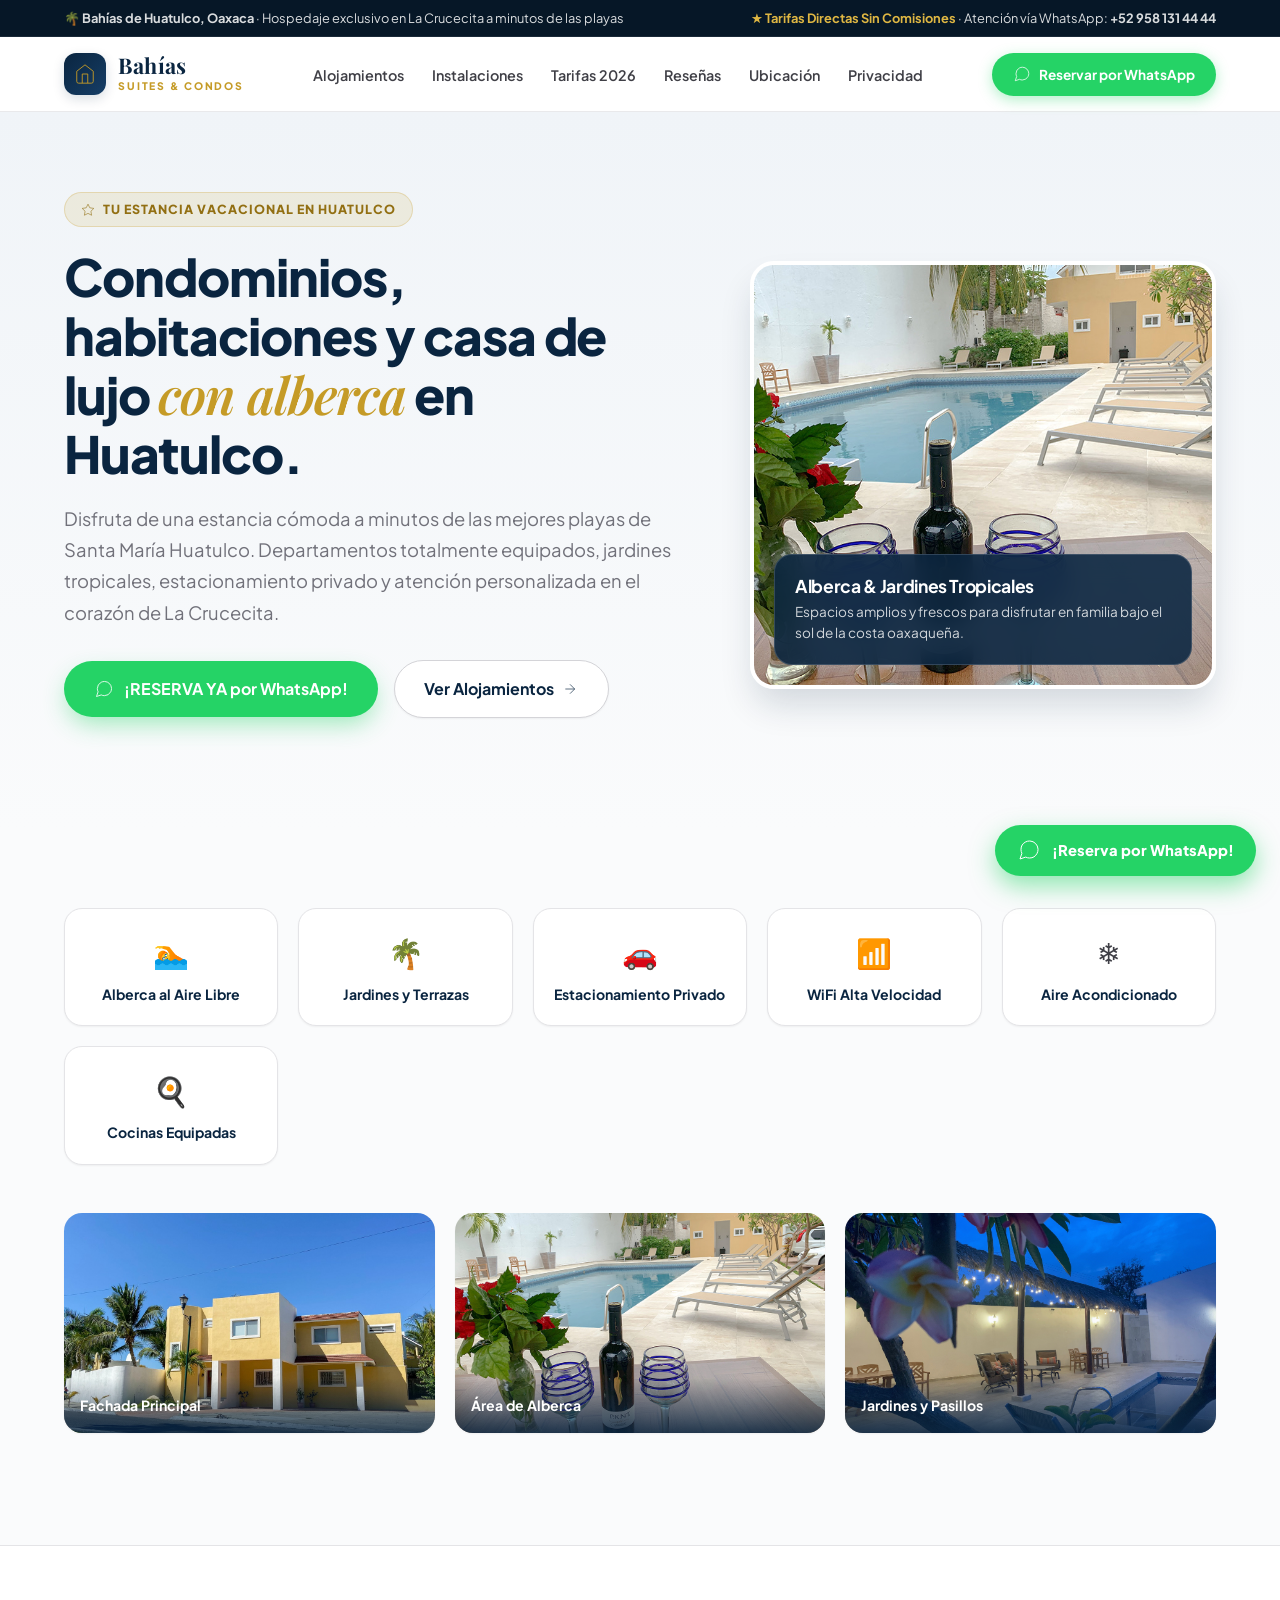
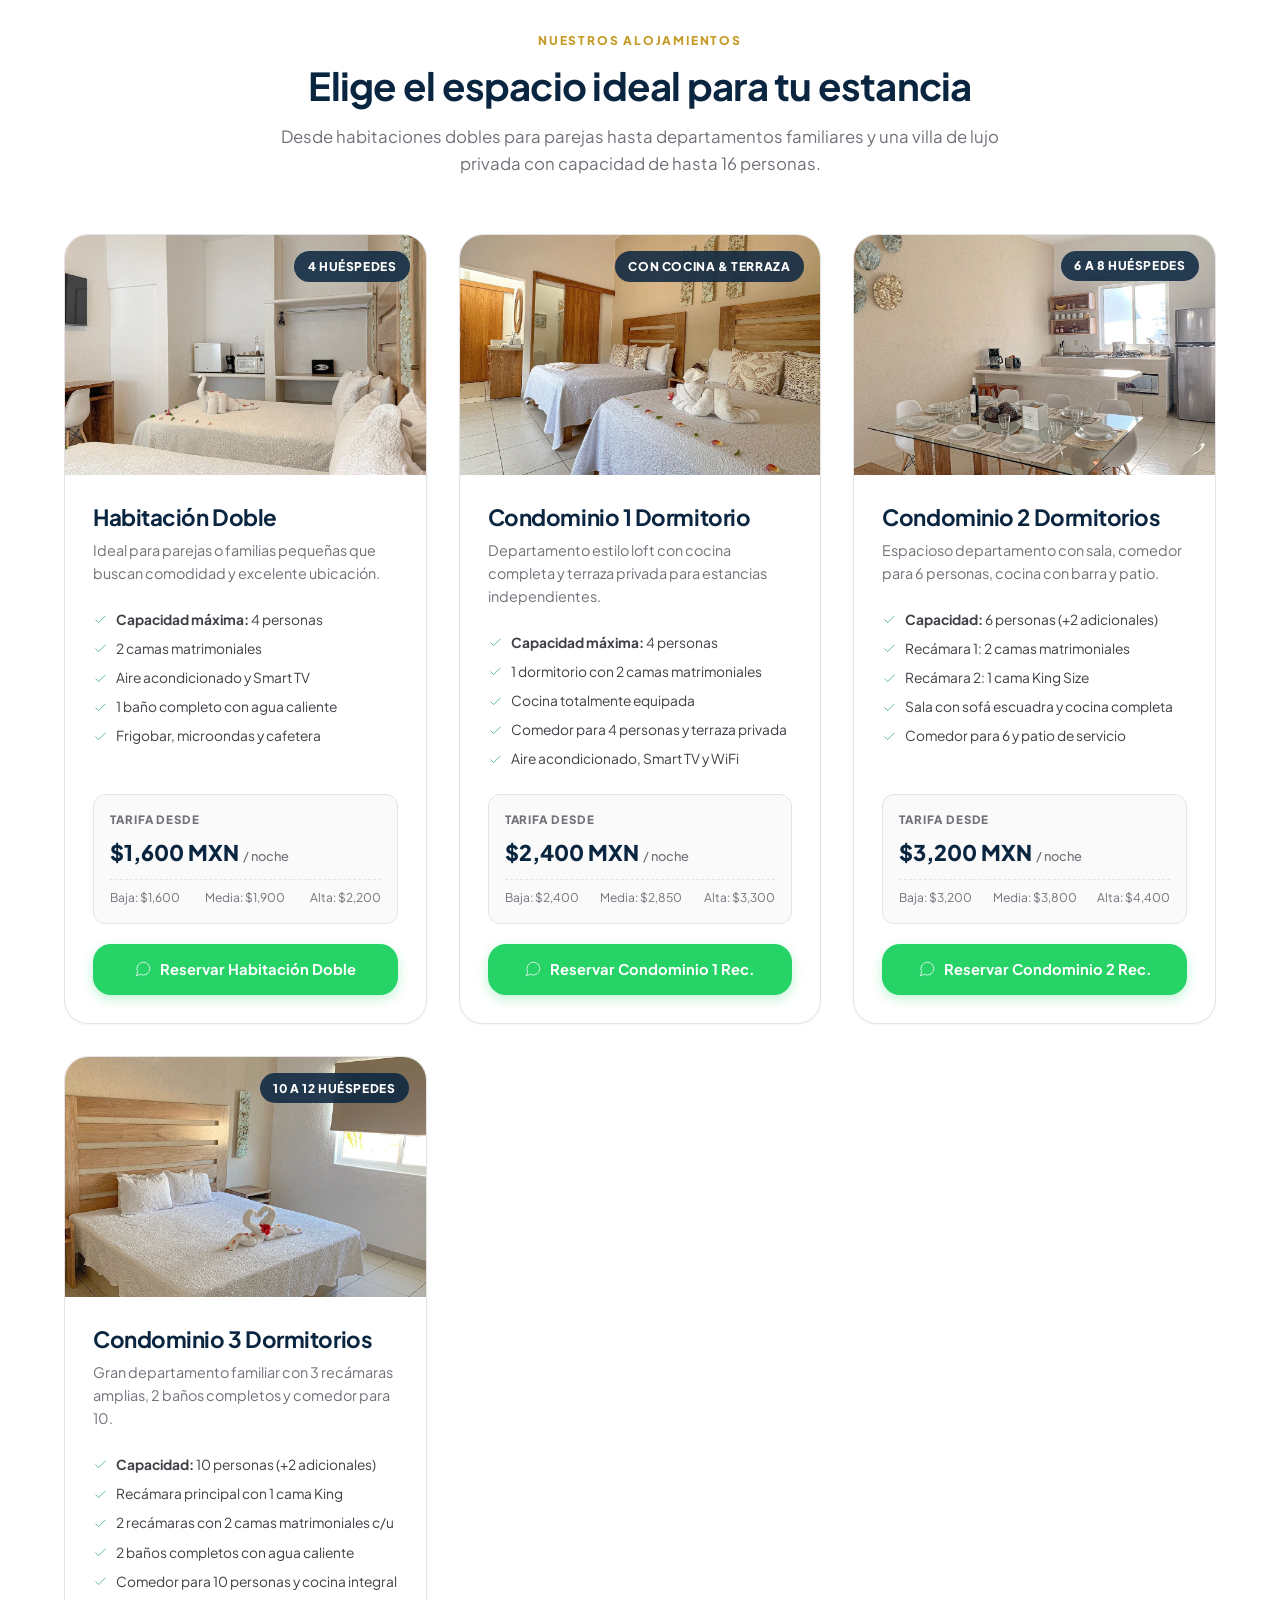
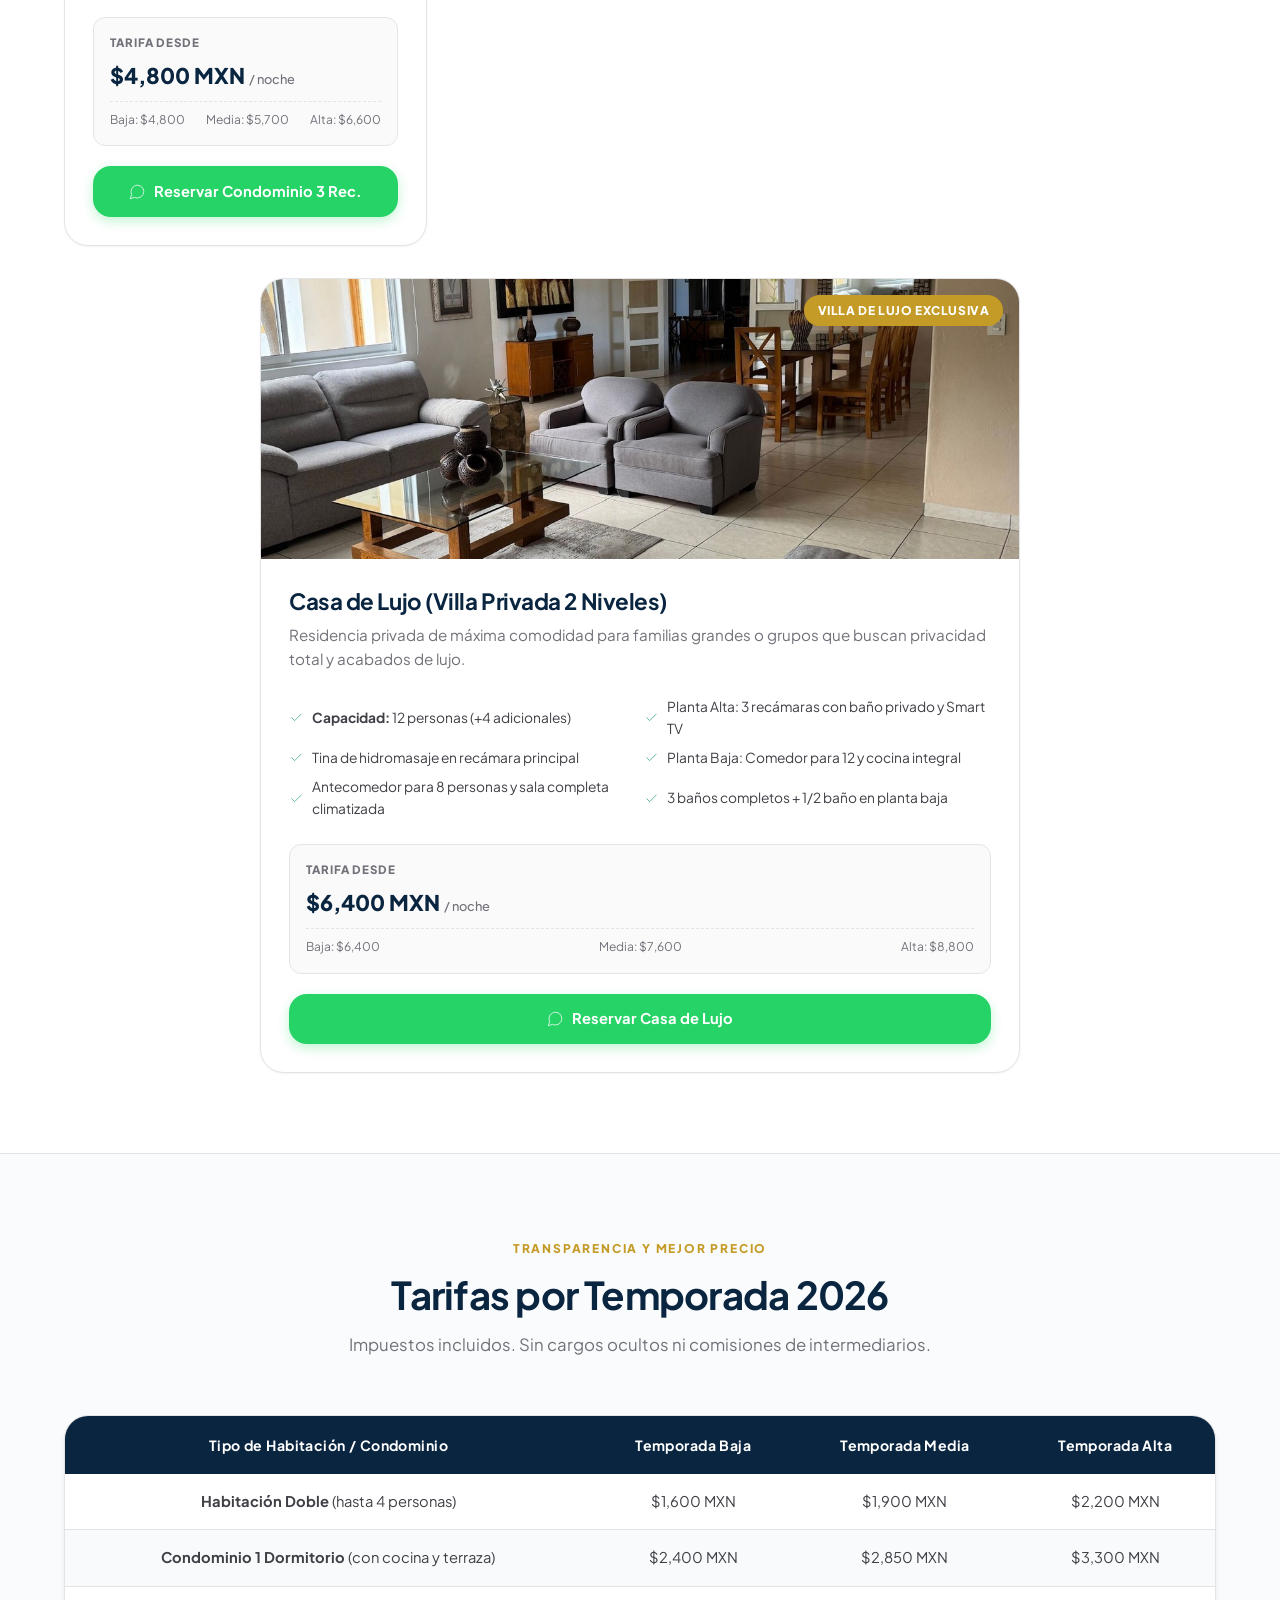
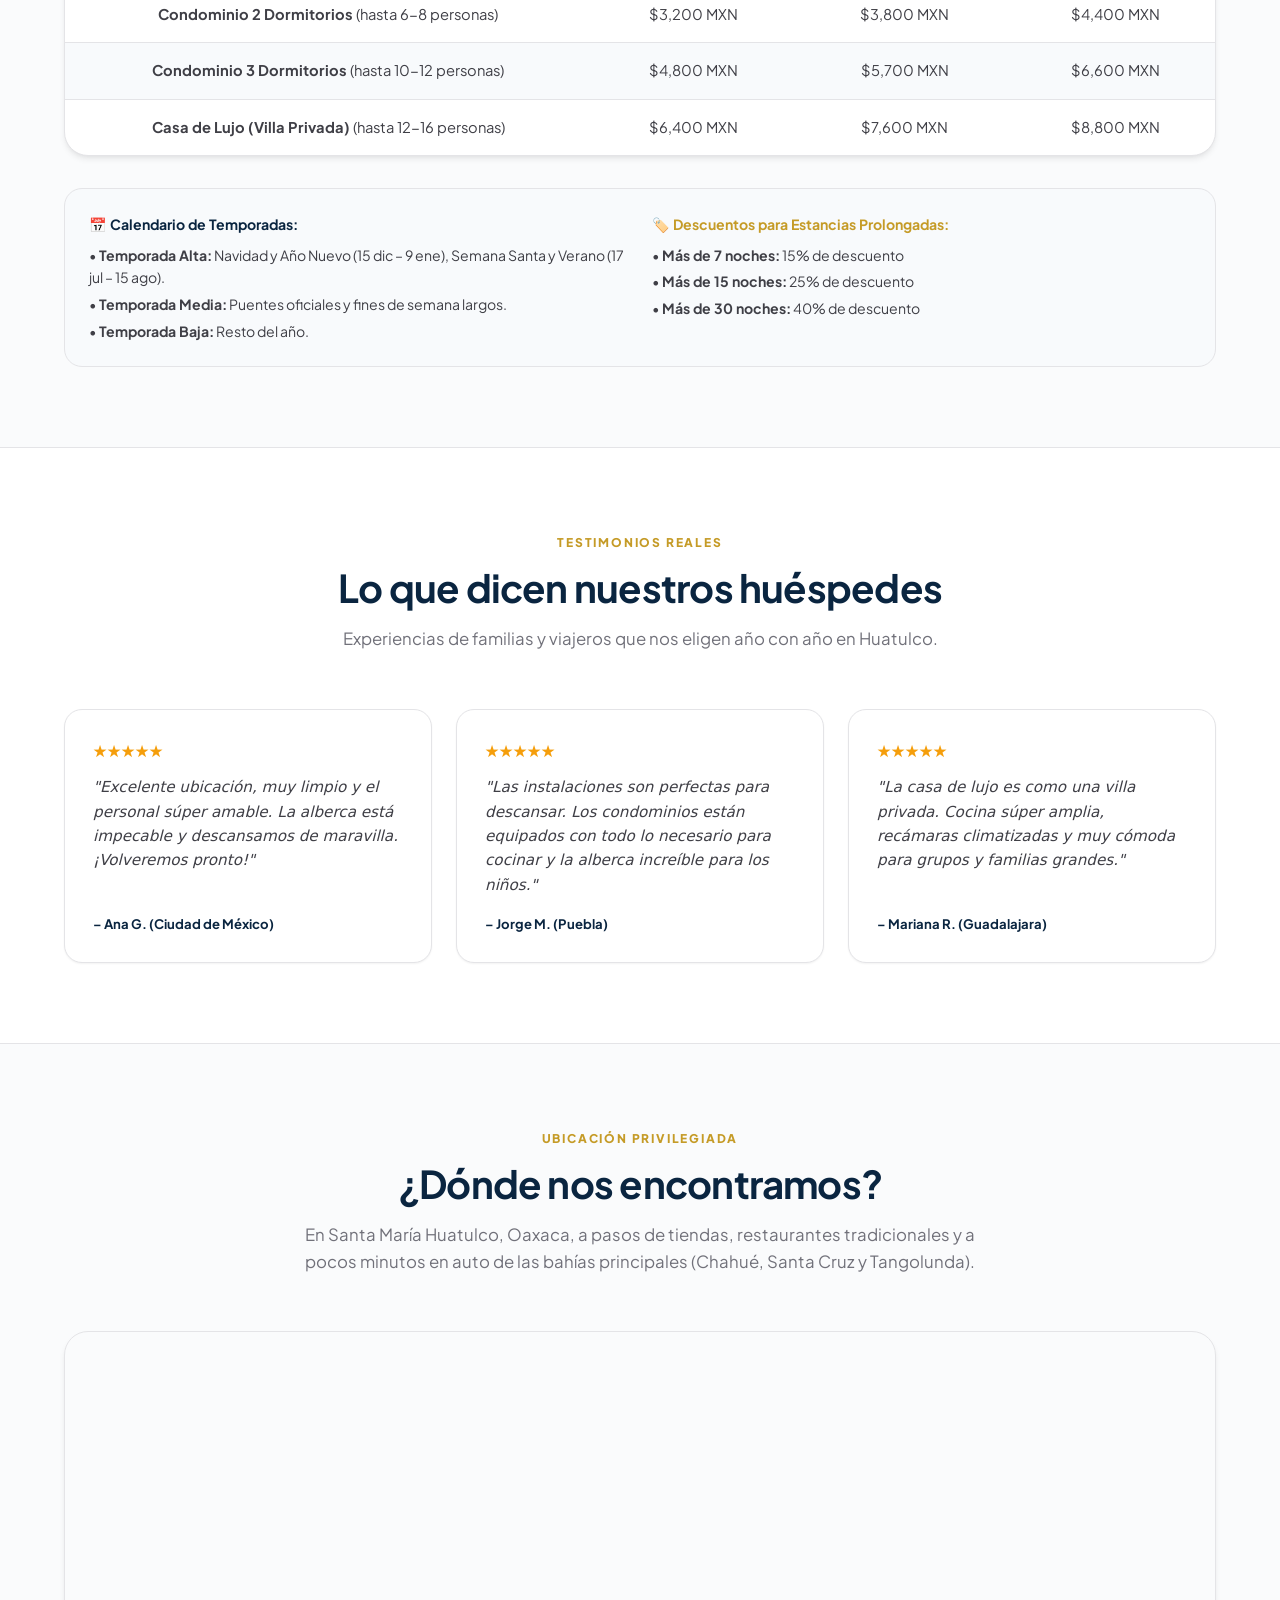
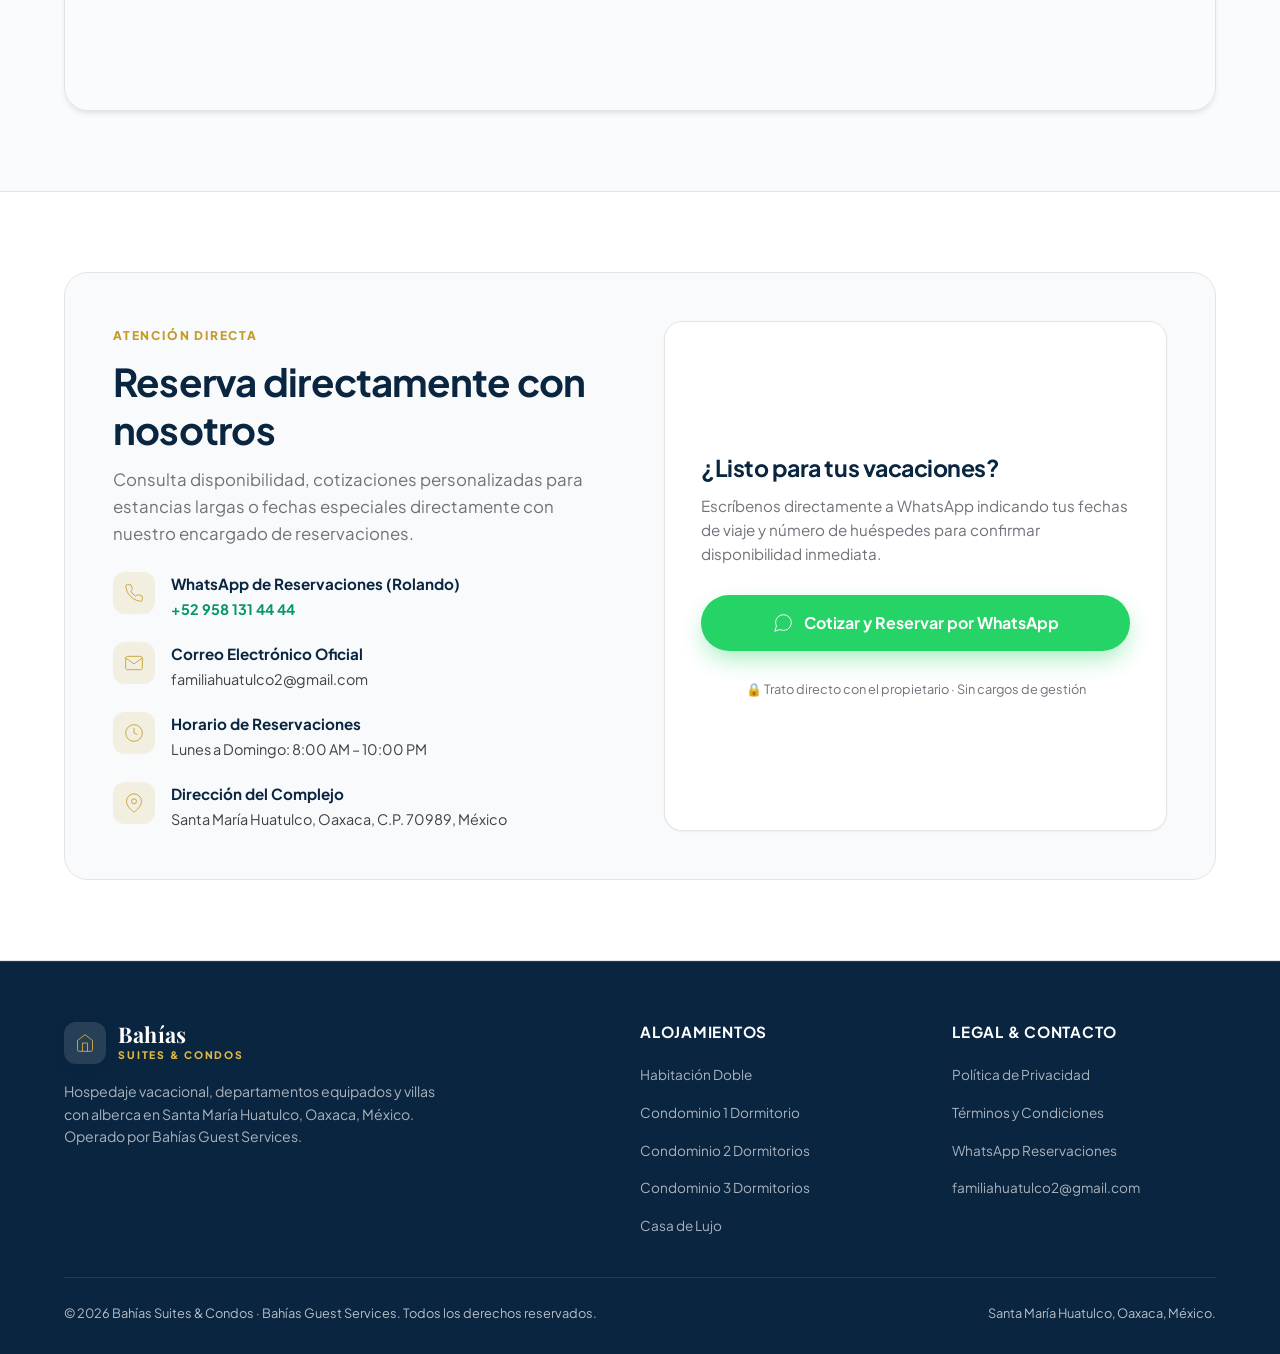
==== commit 83c8404f: "fix: remove all Jaroje branding, watermarks, flyer borders and sanitize map pin" ====
--- a/index.html
+++ b/index.html
@@ -570,7 +570,7 @@
 
       <div class="map-wrap">
         <iframe 
-          src="https://www.google.com/maps/embed?pb=!1m18!1m12!1m3!1d3839.7579290227177!2d-96.12895619999999!3d15.76394!2m3!1f0!2f0!3f0!3m2!1i1024!2i768!4f13.1!3m3!1m2!1s0x85bf2114fd9f1db5%3A0x1ac4f733f5c4fa52!2sLa%20Crucecita%2C%20Huatulco!5e0!3m2!1ses-419!2smx!4v1752602824793!5m2!1ses-419!2smx" 
+          src="https://maps.google.com/maps?q=La+Crucecita,+Huatulco,+Oaxaca&t=&z=15&ie=UTF8&iwloc=&output=embed" 
           width="100%" 
           height="380" 
           style="border:0;" 
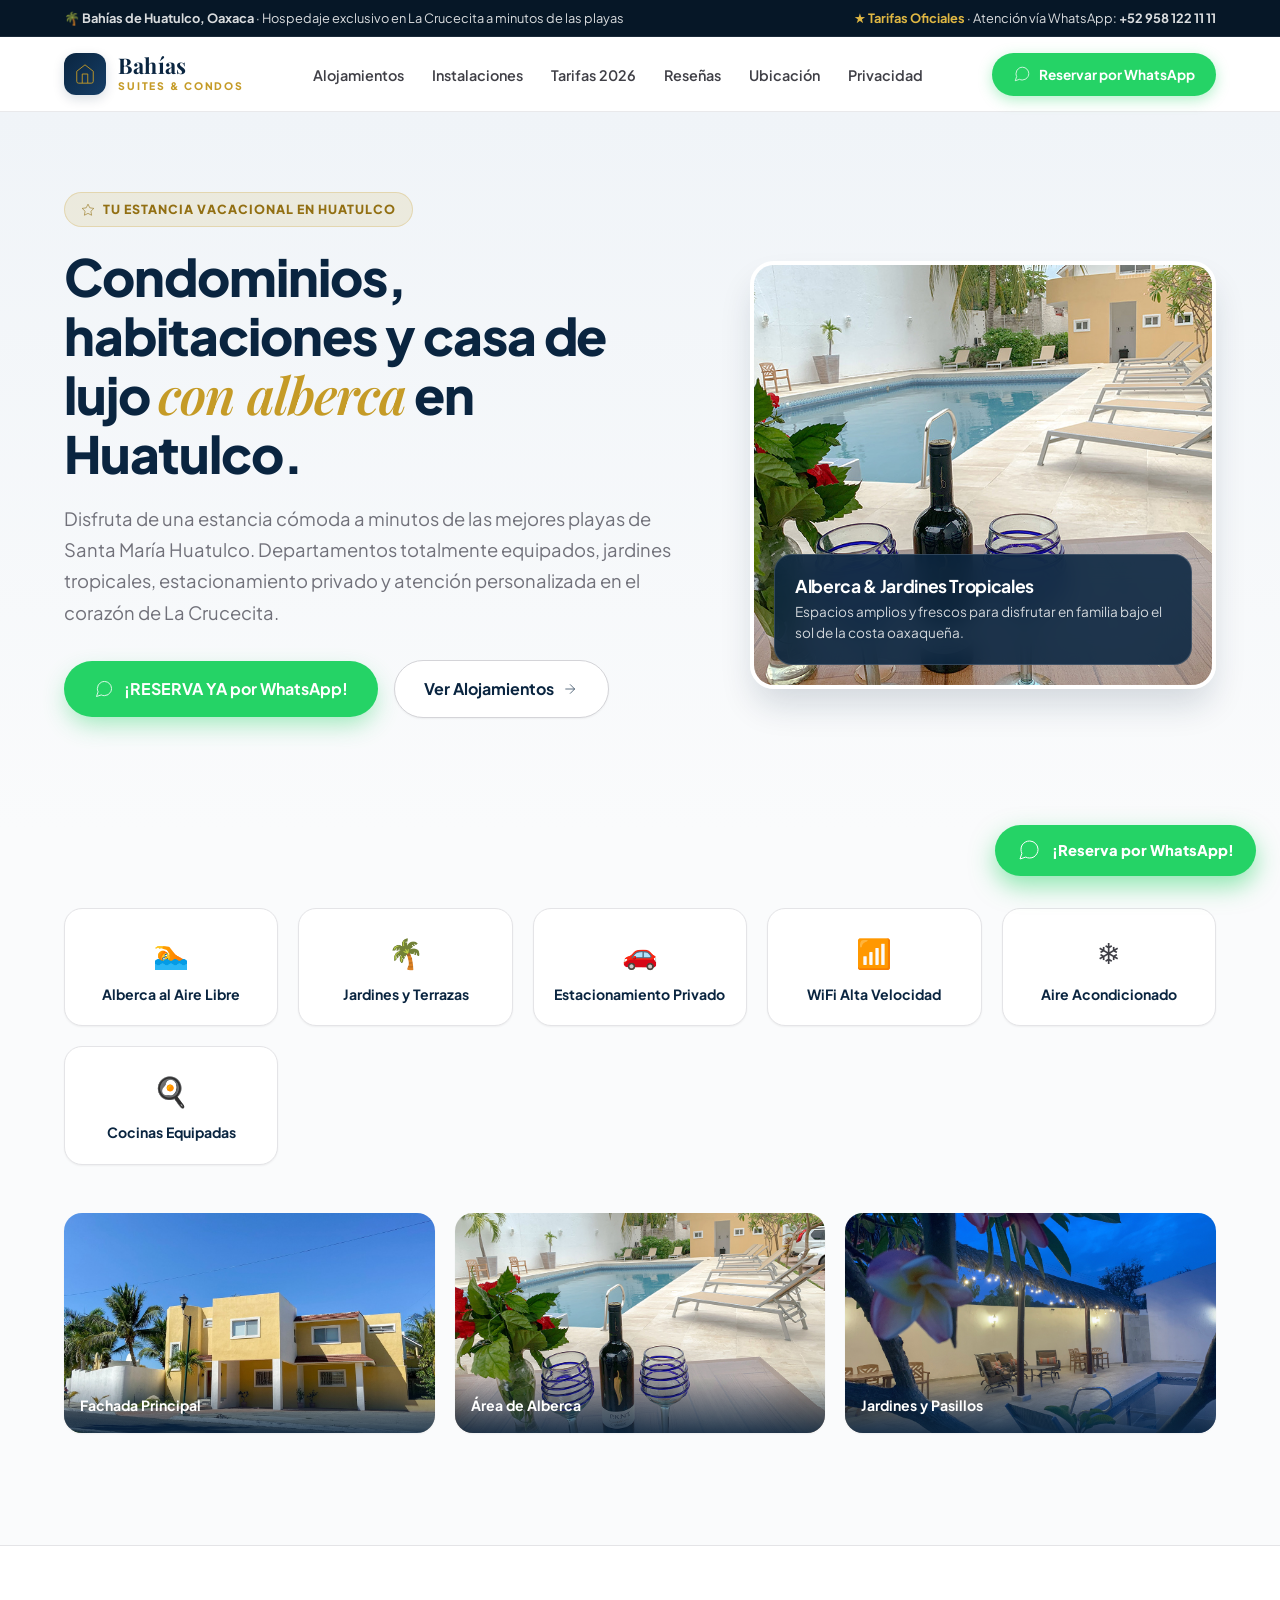
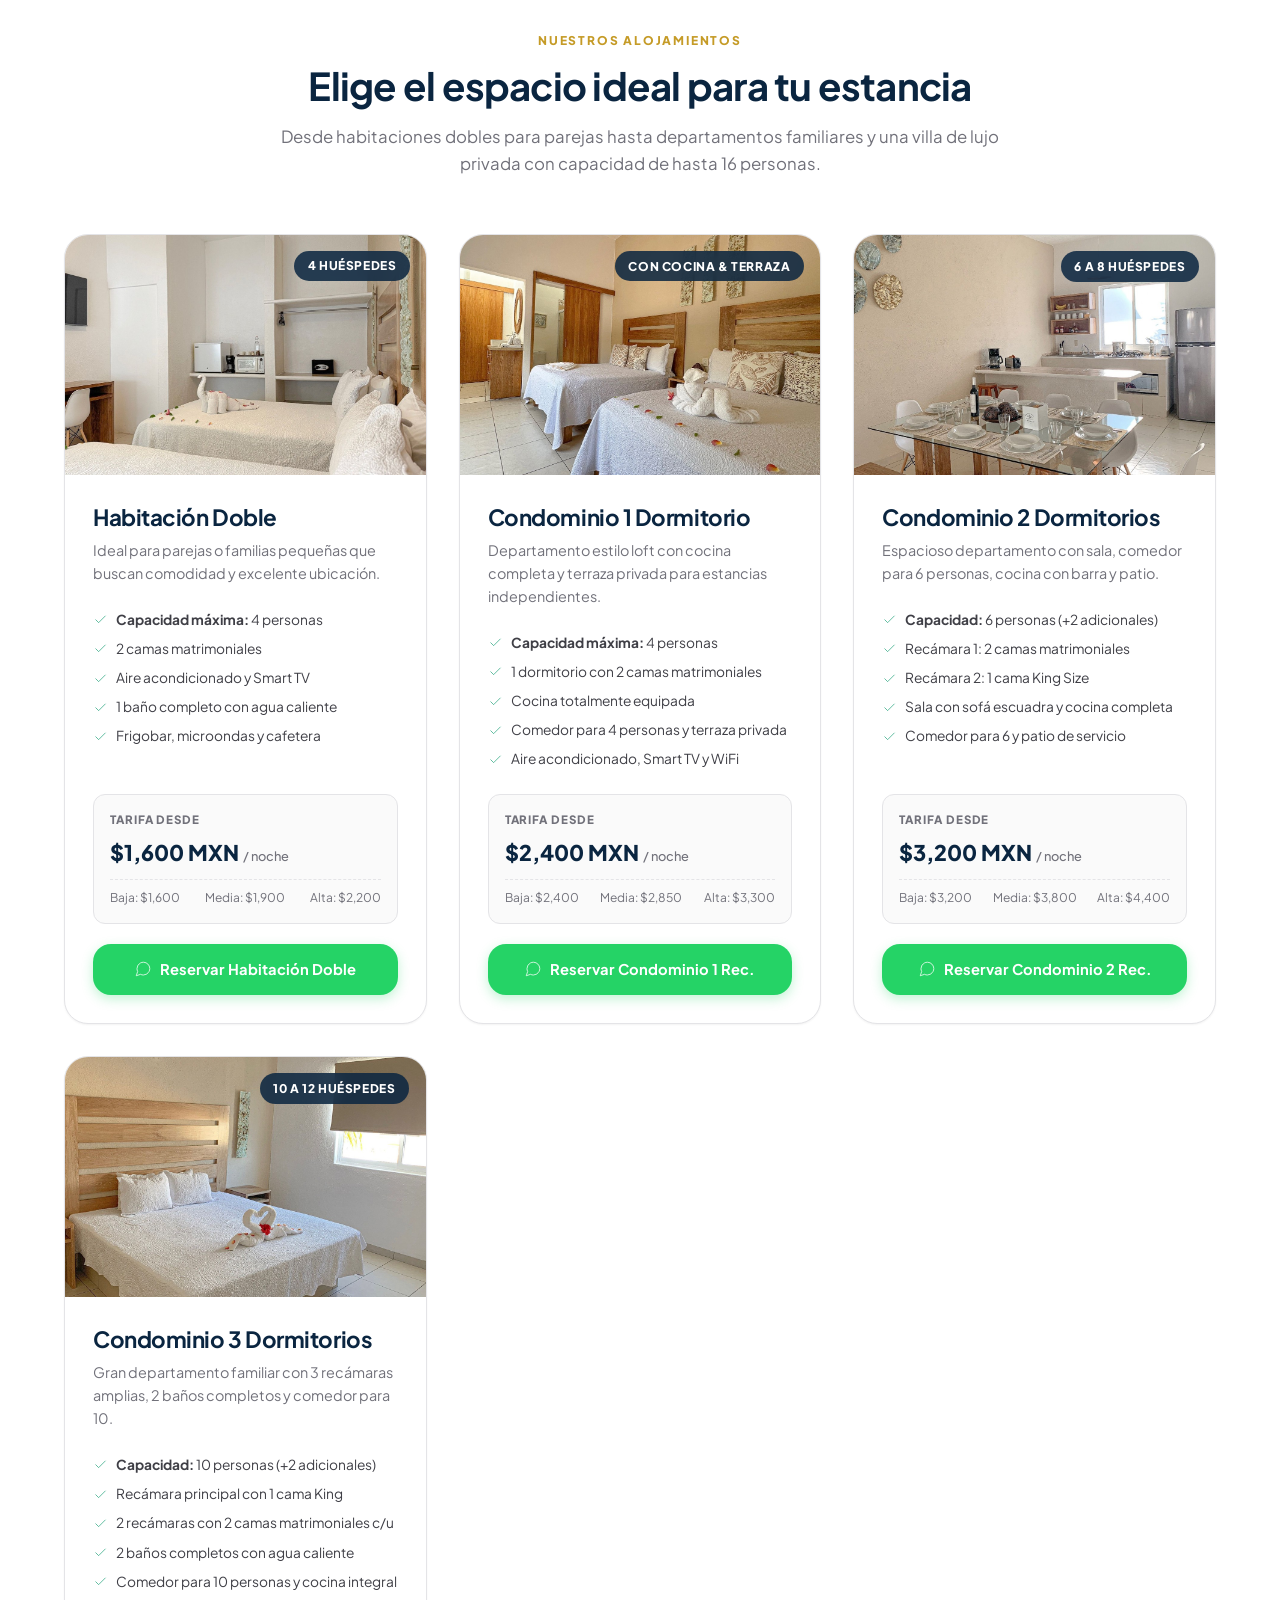
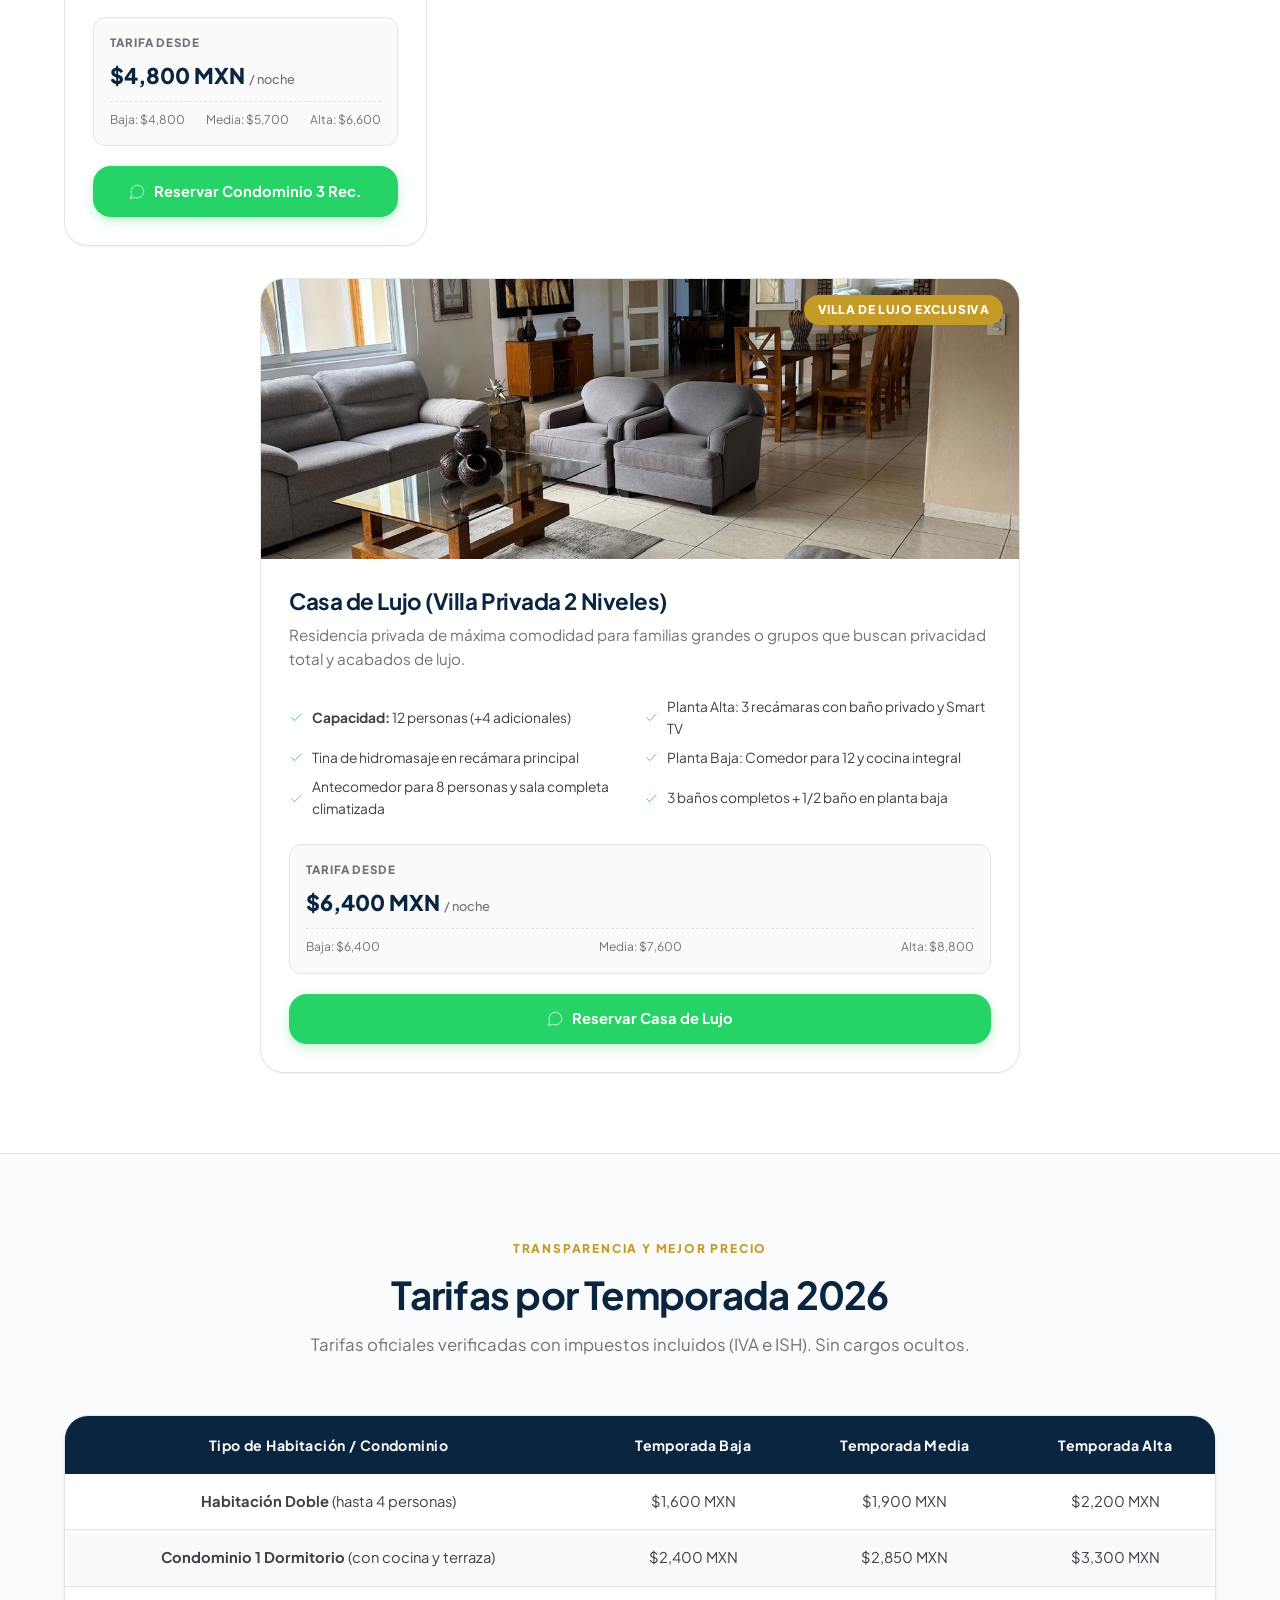
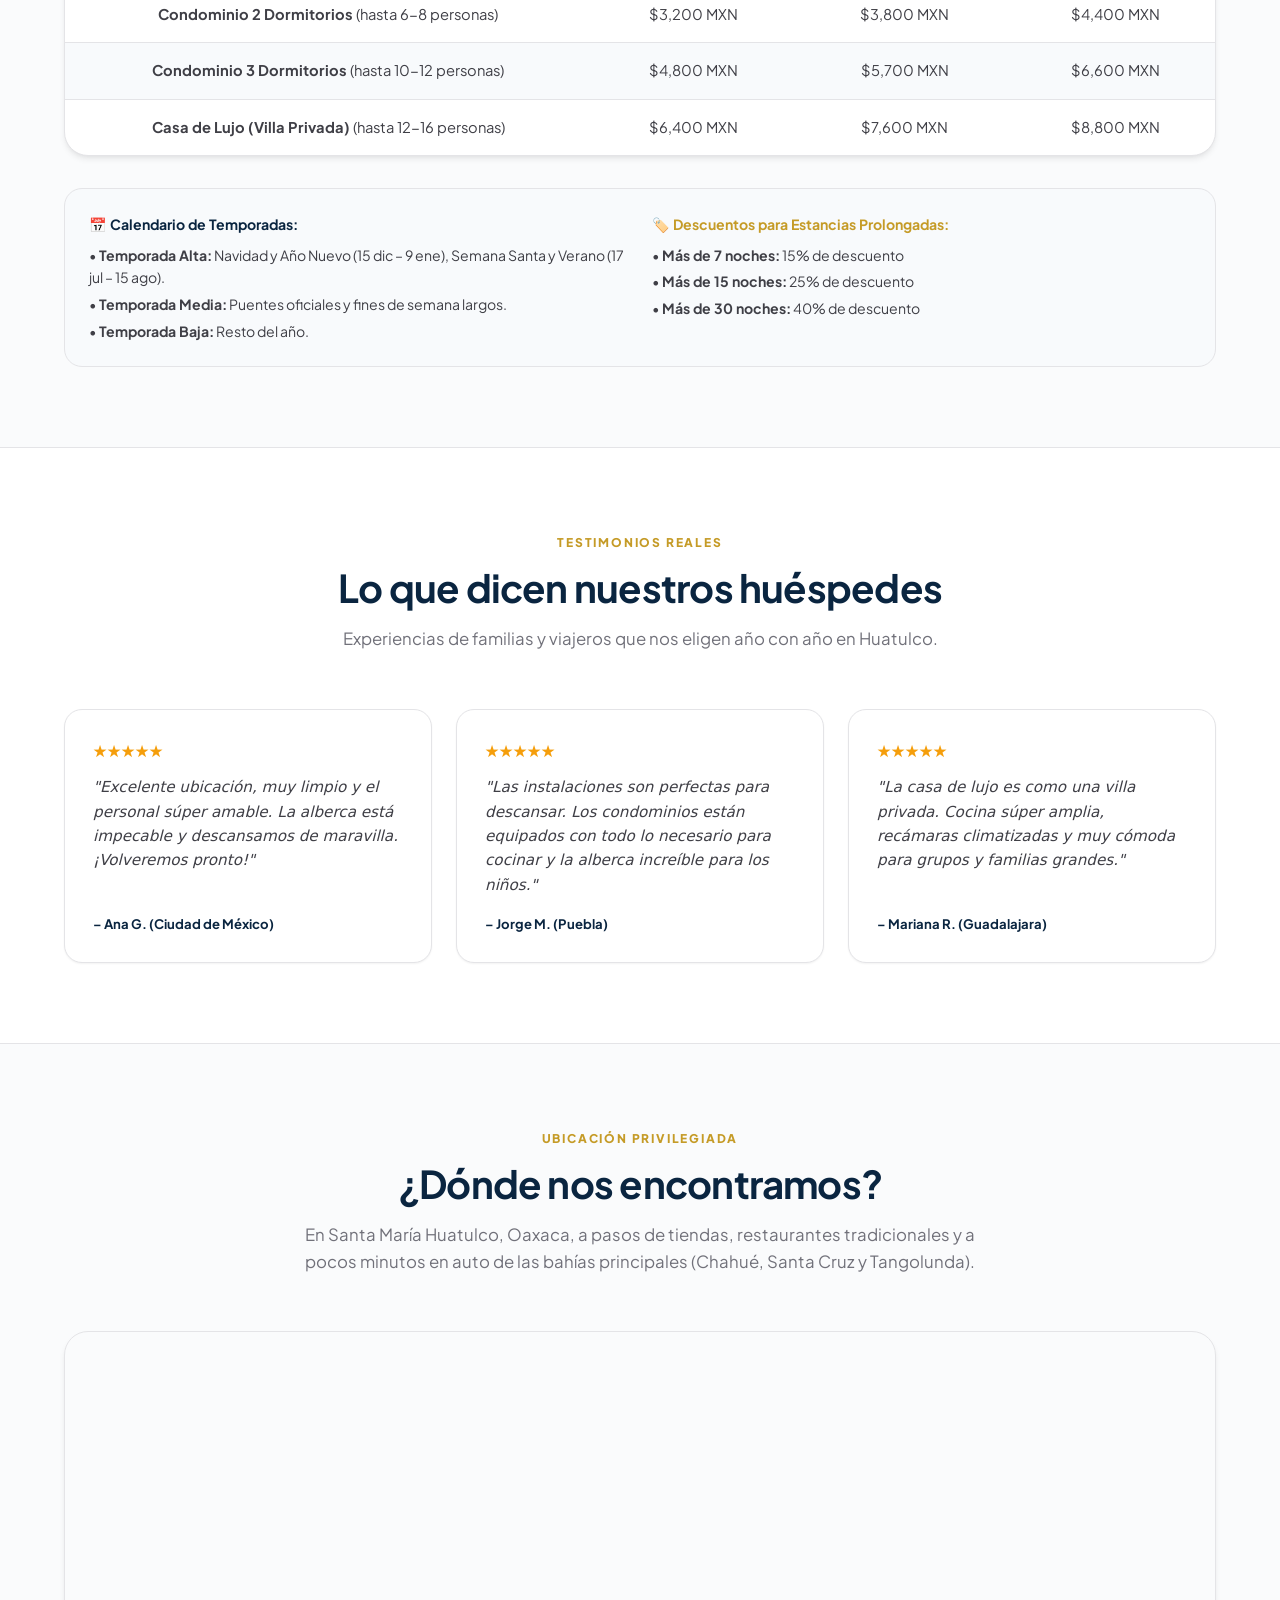
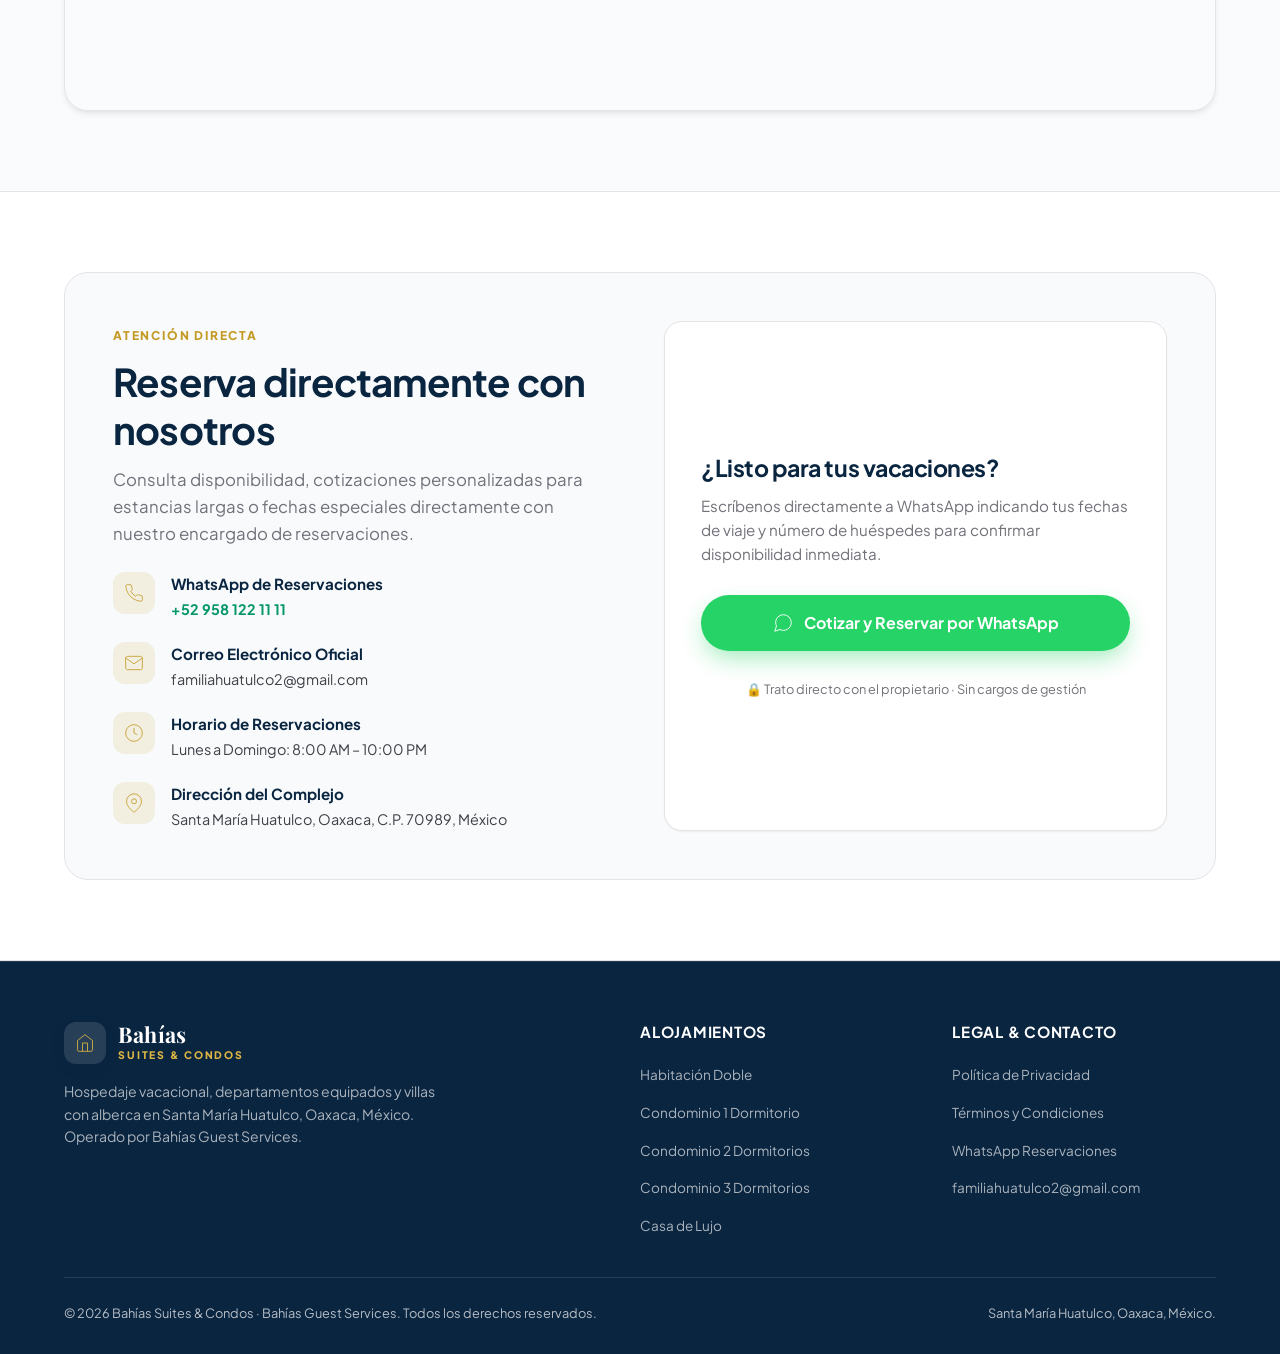
==== commit 8821f202: "feat: apply Google multiplier prices (1.4024745) and update WhatsApp to 9581221111" ====
--- a/index.html
+++ b/index.html
@@ -30,7 +30,7 @@
         🌴 <strong>Bahías de Huatulco, Oaxaca</strong> · Hospedaje exclusivo en La Crucecita a minutos de las playas
       </div>
       <div>
-        <span class="topbar-highlight">★ Tarifas Directas Sin Comisiones</span> · Atención vía WhatsApp: <strong>+52 958 131 44 44</strong>
+        <span class="topbar-highlight">★ Tarifas Oficiales</span> · Atención vía WhatsApp: <strong>+52 958 122 11 11</strong>
       </div>
     </div>
   </div>
@@ -60,7 +60,7 @@
         <li><a href="privacidad.html" class="nav-link">Privacidad</a></li>
       </ul>
 
-      <a href="https://wa.me/529581314444?text=*Hola,%20quisiera%20consultar%20disponibilidad%20para%20hospedarme%20en%20Bahías%20Suites*" target="_blank" rel="noopener noreferrer" class="nav-cta">
+      <a href="https://wa.me/529581221111?text=*Hola,%20quisiera%20consultar%20disponibilidad%20para%20hospedarme%20en%20Bahías%20Suites*" target="_blank" rel="noopener noreferrer" class="nav-cta">
         <svg width="18" height="18" viewBox="0 0 24 24" fill="none" stroke="currentColor" strokeWidth="2.5" strokeLinecap="round" strokeLinejoin="round">
           <path d="M21 11.5a8.38 8.38 0 0 1-.9 3.8 8.5 8.5 0 0 1-7.6 4.7 8.38 8.38 0 0 1-3.8-.9L3 21l1.9-5.7a8.38 8.38 0 0 1-.9-3.8 8.5 8.5 0 0 1 4.7-7.6 8.38 8.38 0 0 1 3.8-.9h.5a8.48 8.48 0 0 1 8 8v.5z"></path>
         </svg>
@@ -90,7 +90,7 @@
           </p>
 
           <div class="hero-actions">
-            <a href="https://wa.me/529581314444?text=*Hola,%20quisiera%20reservar%20mi%20estancia%20con%20tarifa%20directa*" target="_blank" rel="noopener noreferrer" class="btn-primary">
+            <a href="https://wa.me/529581221111?text=*Hola,%20quisiera%20reservar%20mi%20estancia%20con%20tarifa%20oficial*" target="_blank" rel="noopener noreferrer" class="btn-primary">
               <svg width="20" height="20" viewBox="0 0 24 24" fill="none" stroke="currentColor" strokeWidth="2.5" strokeLinecap="round" strokeLinejoin="round">
                 <path d="M21 11.5a8.38 8.38 0 0 1-.9 3.8 8.5 8.5 0 0 1-7.6 4.7 8.38 8.38 0 0 1-3.8-.9L3 21l1.9-5.7a8.38 8.38 0 0 1-.9-3.8 8.5 8.5 0 0 1 4.7-7.6 8.38 8.38 0 0 1 3.8-.9h.5a8.48 8.48 0 0 1 8 8v.5z"></path>
               </svg>
@@ -226,7 +226,7 @@
               </div>
             </div>
 
-            <a href="https://wa.me/529581314444?text=*Hola,%20quisiera%20reservar%20la%20Habitación%20Doble%20en%20Bahías%20Suites*" target="_blank" rel="noopener noreferrer" class="btn-book">
+            <a href="https://wa.me/529581221111?text=*Hola,%20quisiera%20reservar%20la%20Habitación%20Doble%20en%20Bahías%20Suites*" target="_blank" rel="noopener noreferrer" class="btn-book">
               <svg width="18" height="18" viewBox="0 0 24 24" fill="none" stroke="currentColor" strokeWidth="2.5"><path d="M21 11.5a8.38 8.38 0 0 1-.9 3.8 8.5 8.5 0 0 1-7.6 4.7 8.38 8.38 0 0 1-3.8-.9L3 21l1.9-5.7a8.38 8.38 0 0 1-.9-3.8 8.5 8.5 0 0 1 4.7-7.6 8.38 8.38 0 0 1 3.8-.9h.5a8.48 8.48 0 0 1 8 8v.5z"></path></svg>
               <span>Reservar Habitación Doble</span>
             </a>
@@ -278,7 +278,7 @@
               </div>
             </div>
 
-            <a href="https://wa.me/529581314444?text=*Hola,%20quisiera%20reservar%20el%20Condominio%20de%201%20Dormitorio%20en%20Bahías%20Suites*" target="_blank" rel="noopener noreferrer" class="btn-book">
+            <a href="https://wa.me/529581221111?text=*Hola,%20quisiera%20reservar%20el%20Condominio%20de%201%20Dormitorio%20en%20Bahías%20Suites*" target="_blank" rel="noopener noreferrer" class="btn-book">
               <svg width="18" height="18" viewBox="0 0 24 24" fill="none" stroke="currentColor" strokeWidth="2.5"><path d="M21 11.5a8.38 8.38 0 0 1-.9 3.8 8.5 8.5 0 0 1-7.6 4.7 8.38 8.38 0 0 1-3.8-.9L3 21l1.9-5.7a8.38 8.38 0 0 1-.9-3.8 8.5 8.5 0 0 1 4.7-7.6 8.38 8.38 0 0 1 3.8-.9h.5a8.48 8.48 0 0 1 8 8v.5z"></path></svg>
               <span>Reservar Condominio 1 Rec.</span>
             </a>
@@ -330,7 +330,7 @@
               </div>
             </div>
 
-            <a href="https://wa.me/529581314444?text=*Hola,%20quisiera%20reservar%20el%20Condominio%20de%202%20Dormitorios%20en%20Bahías%20Suites*" target="_blank" rel="noopener noreferrer" class="btn-book">
+            <a href="https://wa.me/529581221111?text=*Hola,%20quisiera%20reservar%20el%20Condominio%20de%202%20Dormitorios%20en%20Bahías%20Suites*" target="_blank" rel="noopener noreferrer" class="btn-book">
               <svg width="18" height="18" viewBox="0 0 24 24" fill="none" stroke="currentColor" strokeWidth="2.5"><path d="M21 11.5a8.38 8.38 0 0 1-.9 3.8 8.5 8.5 0 0 1-7.6 4.7 8.38 8.38 0 0 1-3.8-.9L3 21l1.9-5.7a8.38 8.38 0 0 1-.9-3.8 8.5 8.5 0 0 1 4.7-7.6 8.38 8.38 0 0 1 3.8-.9h.5a8.48 8.48 0 0 1 8 8v.5z"></path></svg>
               <span>Reservar Condominio 2 Rec.</span>
             </a>
@@ -382,7 +382,7 @@
               </div>
             </div>
 
-            <a href="https://wa.me/529581314444?text=*Hola,%20quisiera%20reservar%20el%20Condominio%20de%203%20Dormitorios%20en%20Bahías%20Suites*" target="_blank" rel="noopener noreferrer" class="btn-book">
+            <a href="https://wa.me/529581221111?text=*Hola,%20quisiera%20reservar%20el%20Condominio%20de%203%20Dormitorios%20en%20Bahías%20Suites*" target="_blank" rel="noopener noreferrer" class="btn-book">
               <svg width="18" height="18" viewBox="0 0 24 24" fill="none" stroke="currentColor" strokeWidth="2.5"><path d="M21 11.5a8.38 8.38 0 0 1-.9 3.8 8.5 8.5 0 0 1-7.6 4.7 8.38 8.38 0 0 1-3.8-.9L3 21l1.9-5.7a8.38 8.38 0 0 1-.9-3.8 8.5 8.5 0 0 1 4.7-7.6 8.38 8.38 0 0 1 3.8-.9h.5a8.48 8.48 0 0 1 8 8v.5z"></path></svg>
               <span>Reservar Condominio 3 Rec.</span>
             </a>
@@ -438,7 +438,7 @@
               </div>
             </div>
 
-            <a href="https://wa.me/529581314444?text=*Hola,%20quisiera%20reservar%20la%20Casa%20de%20Lujo%20en%20Bahías%20Suites*" target="_blank" rel="noopener noreferrer" class="btn-book">
+            <a href="https://wa.me/529581221111?text=*Hola,%20quisiera%20reservar%20la%20Casa%20de%20Lujo%20en%20Bahías%20Suites*" target="_blank" rel="noopener noreferrer" class="btn-book">
               <svg width="18" height="18" viewBox="0 0 24 24" fill="none" stroke="currentColor" strokeWidth="2.5"><path d="M21 11.5a8.38 8.38 0 0 1-.9 3.8 8.5 8.5 0 0 1-7.6 4.7 8.38 8.38 0 0 1-3.8-.9L3 21l1.9-5.7a8.38 8.38 0 0 1-.9-3.8 8.5 8.5 0 0 1 4.7-7.6 8.38 8.38 0 0 1 3.8-.9h.5a8.48 8.48 0 0 1 8 8v.5z"></path></svg>
               <span>Reservar Casa de Lujo</span>
             </a>
@@ -455,7 +455,7 @@
       <div class="section-header">
         <span class="section-tag">Transparencia y Mejor Precio</span>
         <h2 class="section-title">Tarifas por Temporada 2026</h2>
-        <p class="section-desc">Impuestos incluidos. Sin cargos ocultos ni comisiones de intermediarios.</p>
+        <p class="section-desc">Tarifas oficiales verificadas con impuestos incluidos (IVA e ISH). Sin cargos ocultos.</p>
       </div>
 
       <div class="pricing-table-wrap">
@@ -601,8 +601,8 @@
                 </svg>
               </div>
               <div class="contact-info-text">
-                <strong>WhatsApp de Reservaciones (Rolando)</strong>
-                <span><a href="https://wa.me/529581314444" target="_blank" rel="noopener noreferrer" style="color: var(--color-emerald); font-weight: 700;">+52 958 131 44 44</a></span>
+                <strong>WhatsApp de Reservaciones</strong>
+                <span><a href="https://wa.me/529581221111" target="_blank" rel="noopener noreferrer" style="color: var(--color-emerald); font-weight: 700;">+52 958 122 11 11</a></span>
               </div>
             </div>
 
@@ -653,7 +653,7 @@
             Escríbenos directamente a WhatsApp indicando tus fechas de viaje y número de huéspedes para confirmar disponibilidad inmediata.
           </p>
 
-          <a href="https://wa.me/529581314444?text=*Hola,%20quisiera%20cotizar%20hospedaje%20en%20Bahías%20Suites*" target="_blank" rel="noopener noreferrer" class="btn-primary" style="justify-content: center; width: 100%;">
+          <a href="https://wa.me/529581221111?text=*Hola,%20quisiera%20cotizar%20hospedaje%20en%20Bahías%20Suites*" target="_blank" rel="noopener noreferrer" class="btn-primary" style="justify-content: center; width: 100%;">
             <svg width="22" height="22" viewBox="0 0 24 24" fill="none" stroke="currentColor" strokeWidth="2.5">
               <path d="M21 11.5a8.38 8.38 0 0 1-.9 3.8 8.5 8.5 0 0 1-7.6 4.7 8.38 8.38 0 0 1-3.8-.9L3 21l1.9-5.7a8.38 8.38 0 0 1-.9-3.8 8.5 8.5 0 0 1 4.7-7.6 8.38 8.38 0 0 1 3.8-.9h.5a8.48 8.48 0 0 1 8 8v.5z"></path>
             </svg>
@@ -671,7 +671,7 @@
   </section>
 
   <!-- Floating WhatsApp Button -->
-  <a href="https://wa.me/529581314444?text=*Hola,%20quisiera%20reservar%20hospedaje%20en%20Bahías%20Suites*" 
+  <a href="https://wa.me/529581221111?text=*Hola,%20quisiera%20reservar%20hospedaje%20en%20Bahías%20Suites*" 
      class="whatsapp-float" 
      target="_blank" 
      rel="noopener noreferrer" 
@@ -720,7 +720,7 @@
           <ul class="footer-links">
             <li><a href="privacidad.html">Política de Privacidad</a></li>
             <li><a href="terminos.html">Términos y Condiciones</a></li>
-            <li><a href="https://wa.me/529581314444" target="_blank" rel="noopener noreferrer">WhatsApp Reservaciones</a></li>
+            <li><a href="https://wa.me/529581221111" target="_blank" rel="noopener noreferrer">WhatsApp Reservaciones</a></li>
             <li><a href="mailto:familiahuatulco2@gmail.com">familiahuatulco2@gmail.com</a></li>
           </ul>
         </div>
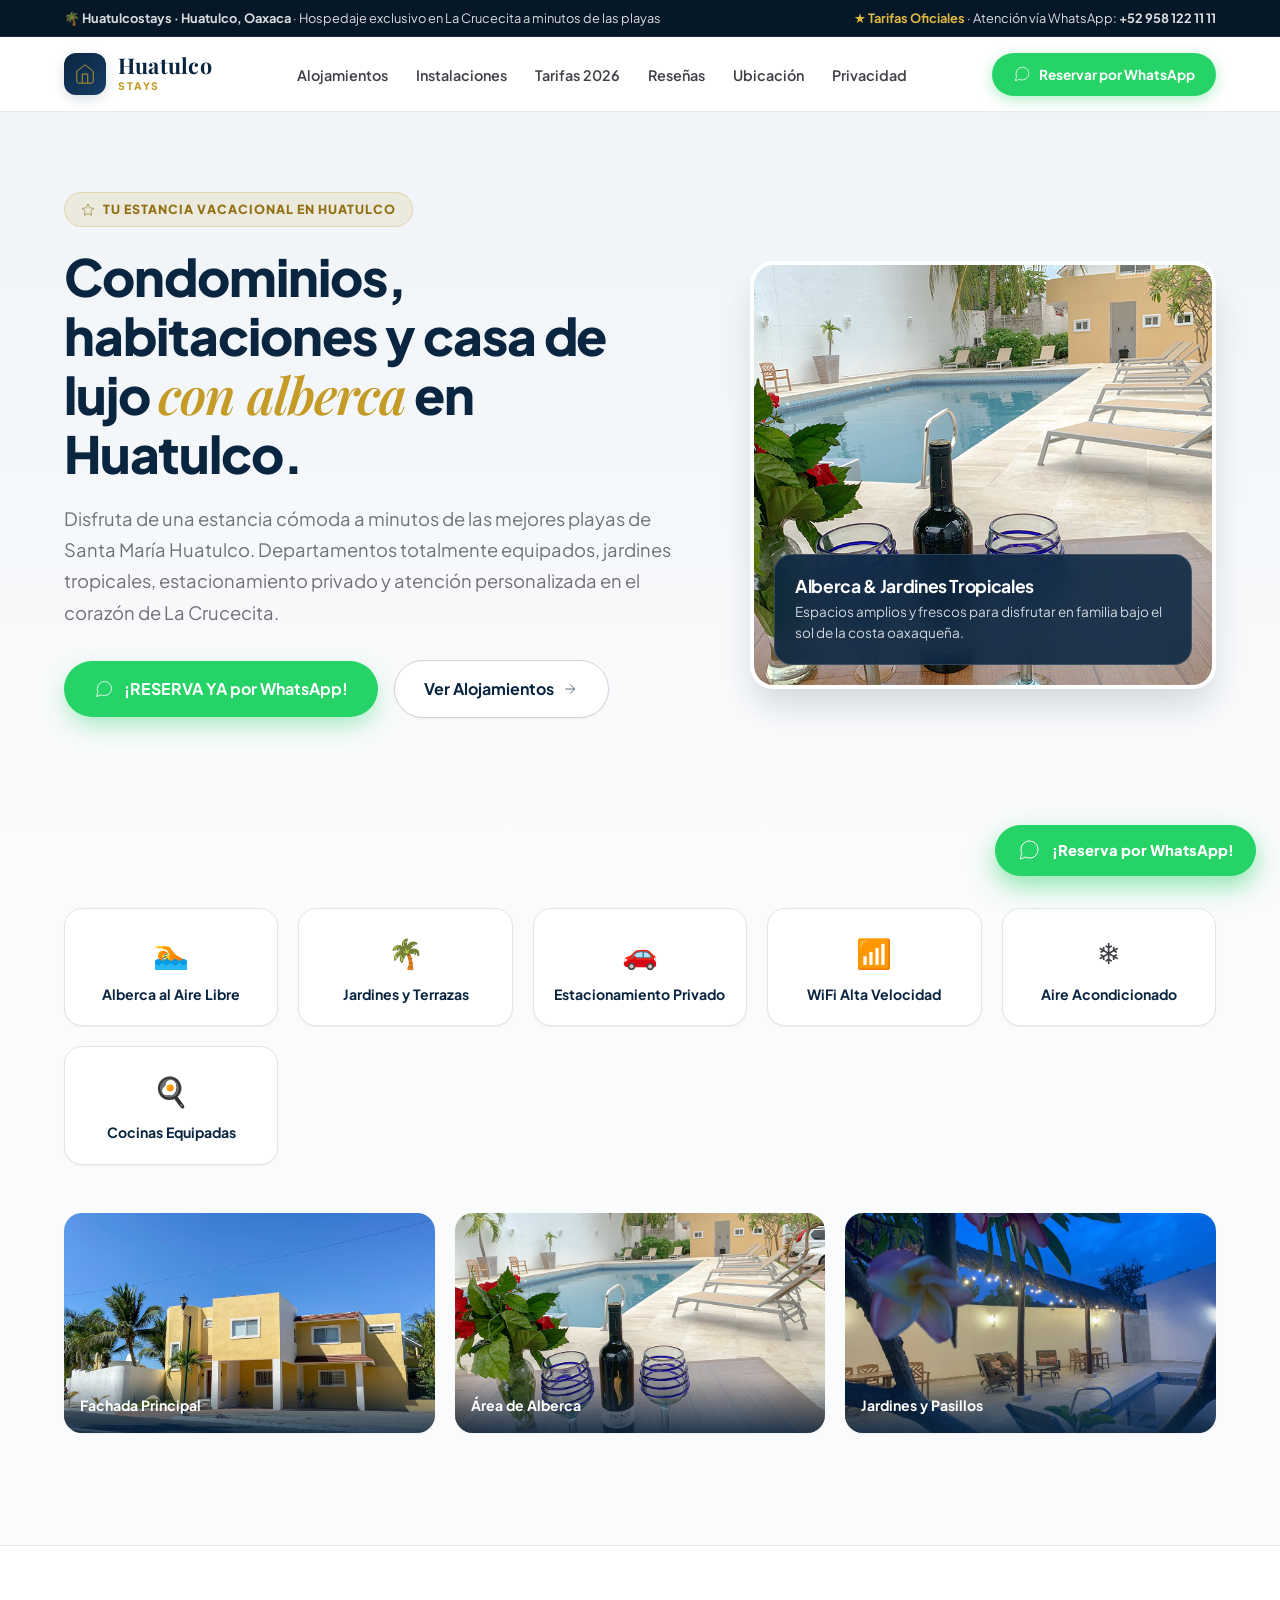
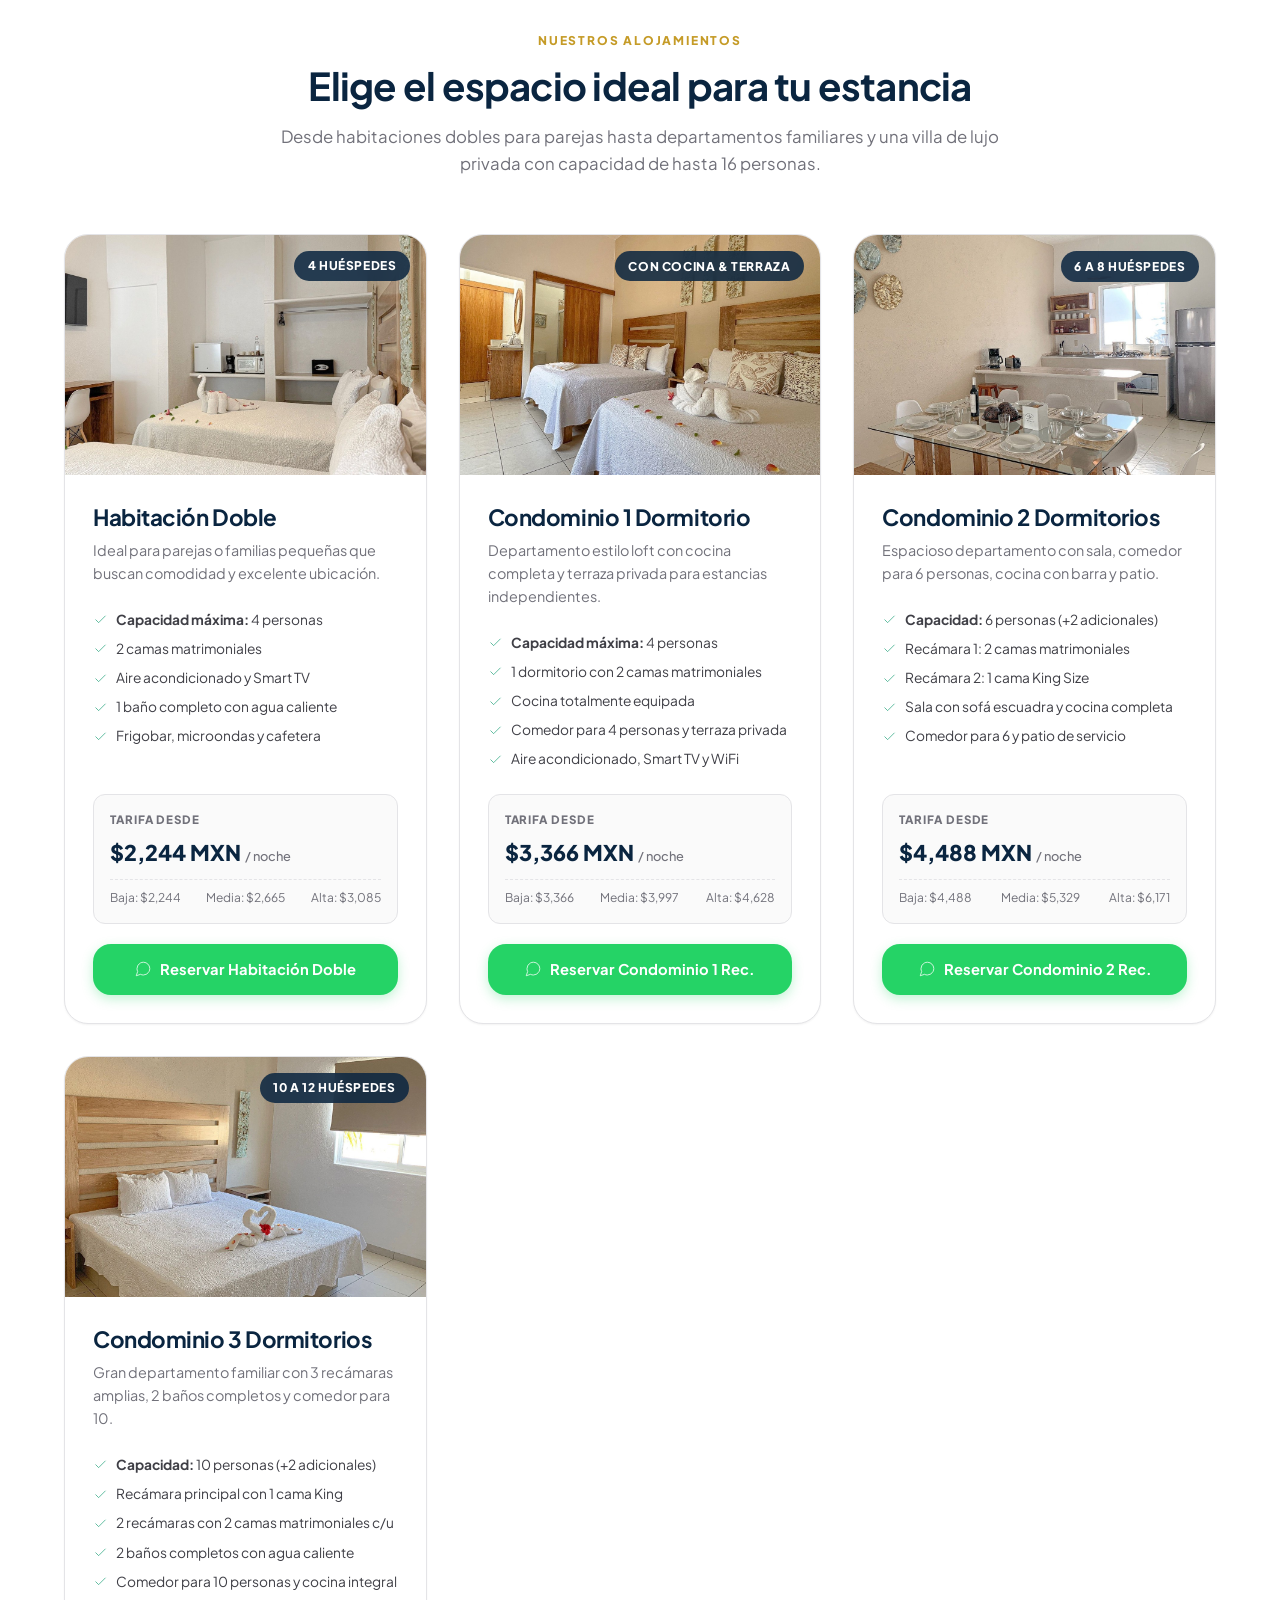
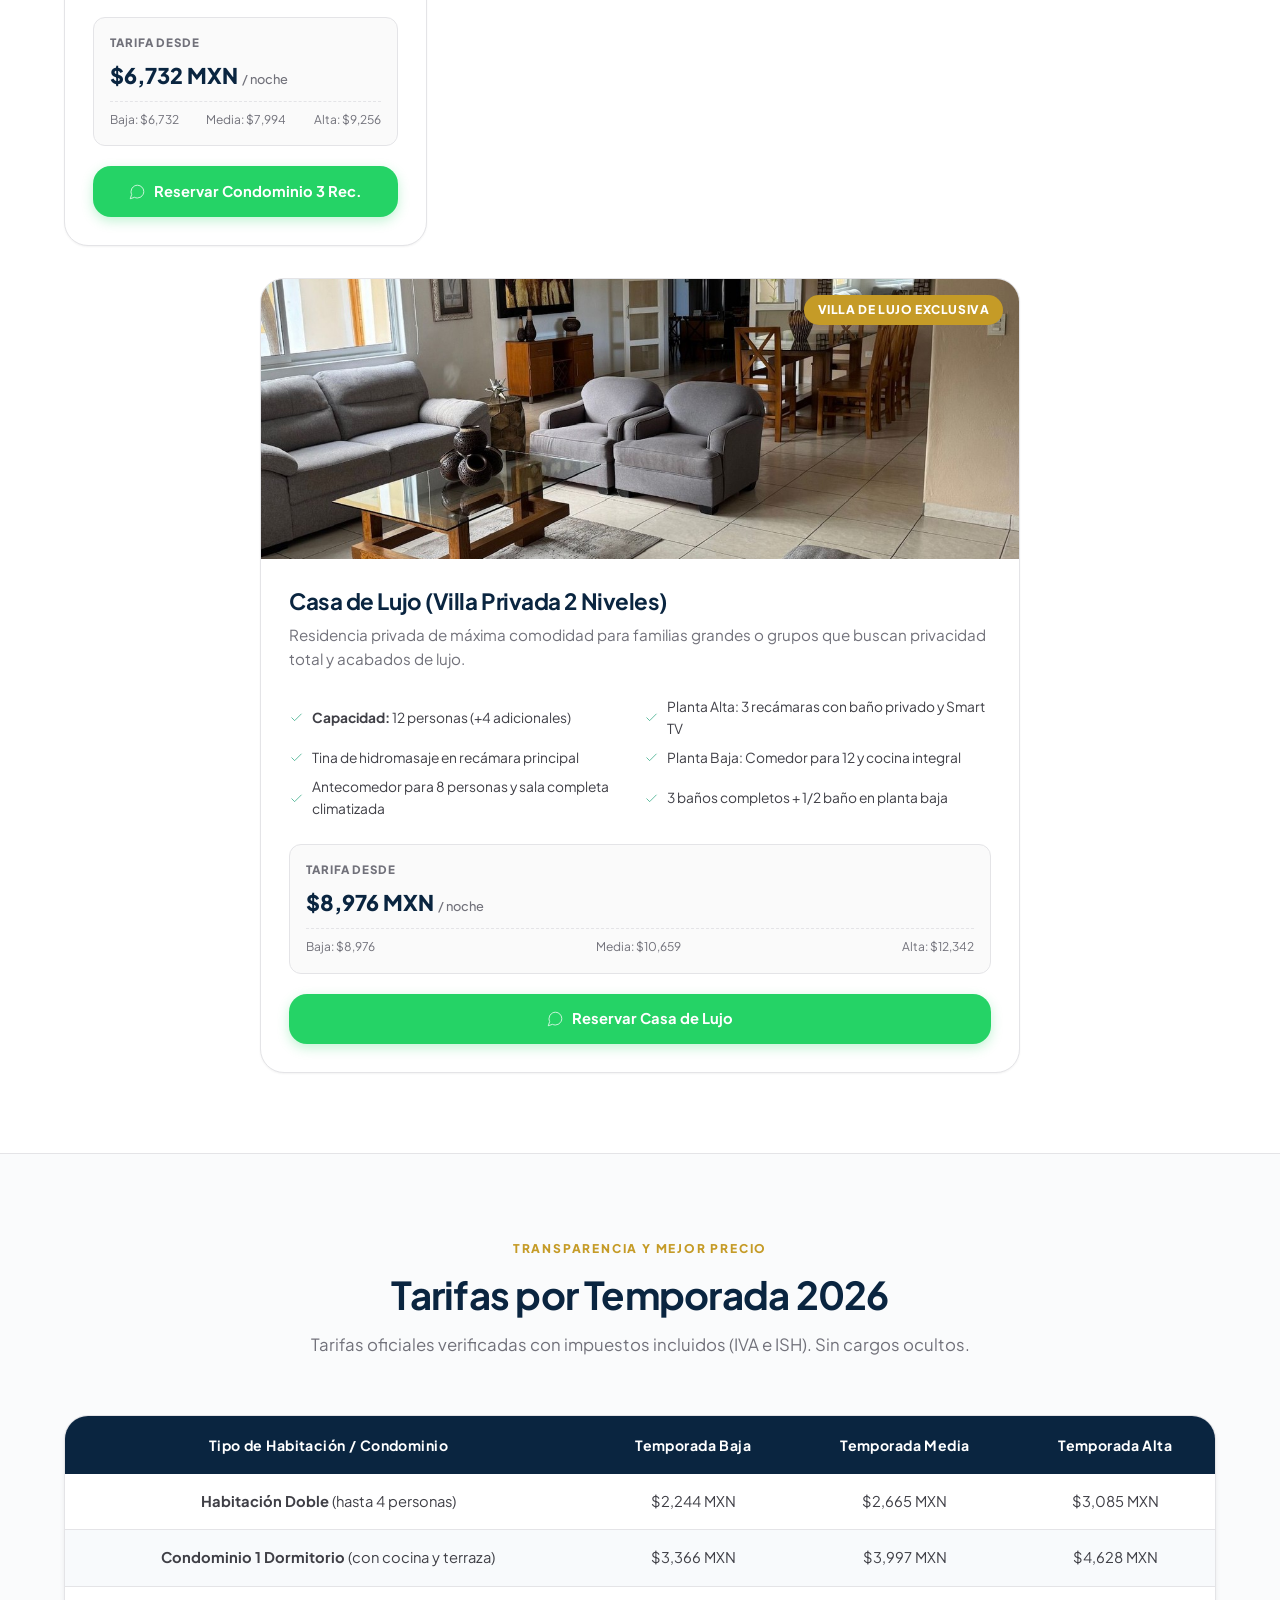
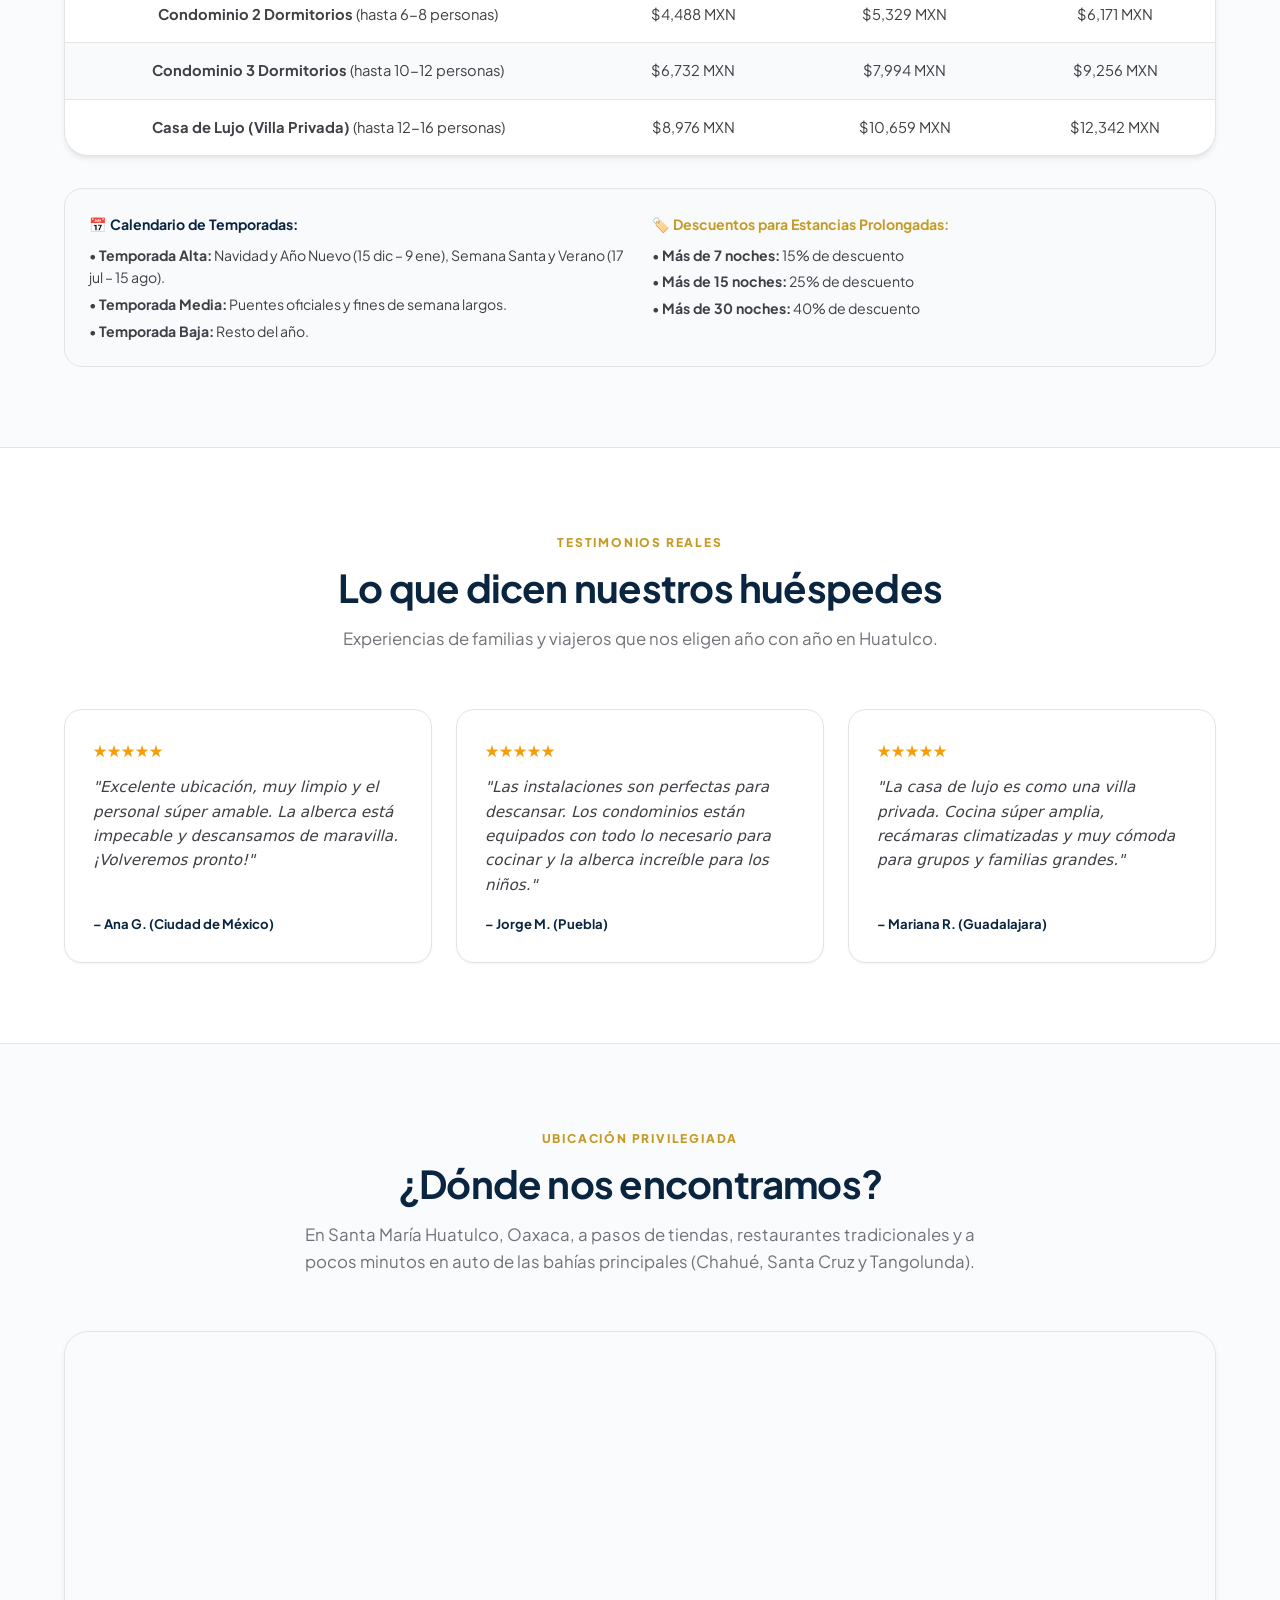
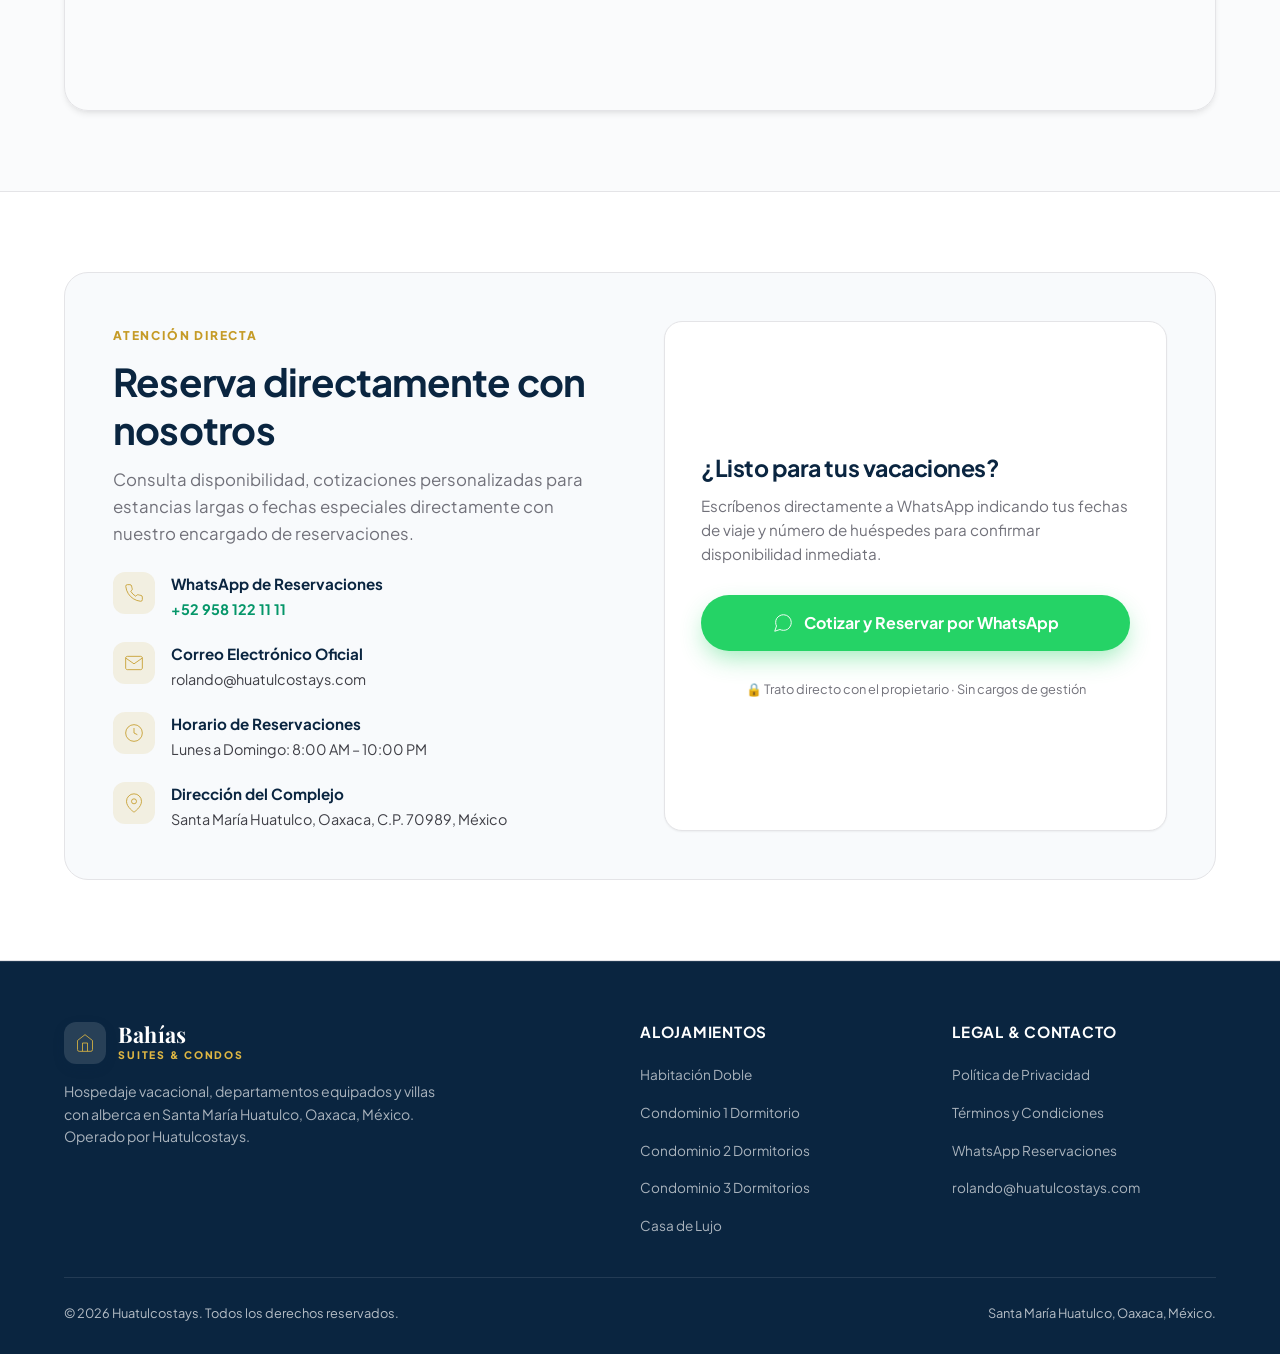
==== commit 8b910cc4: "feat: rebrand to Huatulcostays, apply Google prices to all tables/cards, update Rolando legal identi" ====
--- a/index.html
+++ b/index.html
@@ -3,14 +3,14 @@
 <head>
   <meta charset="UTF-8">
   <meta name="viewport" content="width=device-width, initial-scale=1.0">
-  <title>Bahías Suites & Condos | Hospedaje y Departamentos en Huatulco</title>
+  <title>Huatulcostays | Suites, Condominios y Villa con Alberca en Huatulco</title>
   <meta name="description" content="Hospedaje vacacional en Santa María Huatulco, Oaxaca. Habitaciones dobles, condominios equipados de 1 a 3 recámaras y casa de lujo con alberca, jardines y estacionamiento en La Crucecita.">
   <meta name="keywords" content="hotel en Huatulco, condominios Huatulco, hospedaje Huatulco, casa vacacional Huatulco, departamentos Huatulco alberca, La Crucecita">
   <meta name="robots" content="index, follow">
   
   <!-- Open Graph -->
   <meta property="og:type" content="website">
-  <meta property="og:title" content="Bahías Suites & Condos | Hospedaje en Huatulco con Alberca">
+  <meta property="og:title" content="Huatulcostays | Hospedaje y Condominios en Huatulco con Alberca">
   <meta property="og:description" content="Disfruta de condominios amplios, habitaciones y villas con alberca y jardines a solo minutos de las mejores playas de Huatulco. Reserva directa sin comisiones.">
   <meta property="og:image" content="images/alberca.jpg">
 
@@ -27,7 +27,7 @@
   <div class="topbar">
     <div class="container topbar-inner">
       <div>
-        🌴 <strong>Bahías de Huatulco, Oaxaca</strong> · Hospedaje exclusivo en La Crucecita a minutos de las playas
+        🌴 <strong>Huatulcostays · Huatulco, Oaxaca</strong> · Hospedaje exclusivo en La Crucecita a minutos de las playas
       </div>
       <div>
         <span class="topbar-highlight">★ Tarifas Oficiales</span> · Atención vía WhatsApp: <strong>+52 958 122 11 11</strong>
@@ -46,8 +46,8 @@
           </svg>
         </div>
         <div class="brand-text">
-          <span class="brand-title">Bahías</span>
-          <span class="brand-sub">Suites & Condos</span>
+          <span class="brand-title">Huatulco</span>
+          <span class="brand-sub">stays</span>
         </div>
       </a>
 
@@ -60,7 +60,7 @@
         <li><a href="privacidad.html" class="nav-link">Privacidad</a></li>
       </ul>
 
-      <a href="https://wa.me/529581221111?text=*Hola,%20quisiera%20consultar%20disponibilidad%20para%20hospedarme%20en%20Bahías%20Suites*" target="_blank" rel="noopener noreferrer" class="nav-cta">
+      <a href="https://wa.me/529581221111?text=*Hola,%20quisiera%20consultar%20disponibilidad%20para%20hospedarme%20en%20Huatulcostays*" target="_blank" rel="noopener noreferrer" class="nav-cta">
         <svg width="18" height="18" viewBox="0 0 24 24" fill="none" stroke="currentColor" strokeWidth="2.5" strokeLinecap="round" strokeLinejoin="round">
           <path d="M21 11.5a8.38 8.38 0 0 1-.9 3.8 8.5 8.5 0 0 1-7.6 4.7 8.38 8.38 0 0 1-3.8-.9L3 21l1.9-5.7a8.38 8.38 0 0 1-.9-3.8 8.5 8.5 0 0 1 4.7-7.6 8.38 8.38 0 0 1 3.8-.9h.5a8.48 8.48 0 0 1 8 8v.5z"></path>
         </svg>
@@ -218,15 +218,15 @@
 
             <div class="room-pricing-box">
               <div class="room-pricing-header">Tarifa desde</div>
-              <div class="room-price-val">$1,600 MXN <span>/ noche</span></div>
+              <div class="room-price-val">$2,244 MXN <span>/ noche</span></div>
               <div class="room-pricing-tiers">
-                <span>Baja: $1,600</span>
-                <span>Media: $1,900</span>
-                <span>Alta: $2,200</span>
-              </div>
-            </div>
-
-            <a href="https://wa.me/529581221111?text=*Hola,%20quisiera%20reservar%20la%20Habitación%20Doble%20en%20Bahías%20Suites*" target="_blank" rel="noopener noreferrer" class="btn-book">
+                <span>Baja: $2,244</span>
+                <span>Media: $2,665</span>
+                <span>Alta: $3,085</span>
+              </div>
+            </div>
+
+            <a href="https://wa.me/529581221111?text=*Hola,%20quisiera%20reservar%20la%20Habitación%20Doble%20en%20Huatulcostays*" target="_blank" rel="noopener noreferrer" class="btn-book">
               <svg width="18" height="18" viewBox="0 0 24 24" fill="none" stroke="currentColor" strokeWidth="2.5"><path d="M21 11.5a8.38 8.38 0 0 1-.9 3.8 8.5 8.5 0 0 1-7.6 4.7 8.38 8.38 0 0 1-3.8-.9L3 21l1.9-5.7a8.38 8.38 0 0 1-.9-3.8 8.5 8.5 0 0 1 4.7-7.6 8.38 8.38 0 0 1 3.8-.9h.5a8.48 8.48 0 0 1 8 8v.5z"></path></svg>
               <span>Reservar Habitación Doble</span>
             </a>
@@ -270,15 +270,15 @@
 
             <div class="room-pricing-box">
               <div class="room-pricing-header">Tarifa desde</div>
-              <div class="room-price-val">$2,400 MXN <span>/ noche</span></div>
+              <div class="room-price-val">$3,366 MXN <span>/ noche</span></div>
               <div class="room-pricing-tiers">
-                <span>Baja: $2,400</span>
-                <span>Media: $2,850</span>
-                <span>Alta: $3,300</span>
-              </div>
-            </div>
-
-            <a href="https://wa.me/529581221111?text=*Hola,%20quisiera%20reservar%20el%20Condominio%20de%201%20Dormitorio%20en%20Bahías%20Suites*" target="_blank" rel="noopener noreferrer" class="btn-book">
+                <span>Baja: $3,366</span>
+                <span>Media: $3,997</span>
+                <span>Alta: $4,628</span>
+              </div>
+            </div>
+
+            <a href="https://wa.me/529581221111?text=*Hola,%20quisiera%20reservar%20el%20Condominio%20de%201%20Dormitorio%20en%20Huatulcostays*" target="_blank" rel="noopener noreferrer" class="btn-book">
               <svg width="18" height="18" viewBox="0 0 24 24" fill="none" stroke="currentColor" strokeWidth="2.5"><path d="M21 11.5a8.38 8.38 0 0 1-.9 3.8 8.5 8.5 0 0 1-7.6 4.7 8.38 8.38 0 0 1-3.8-.9L3 21l1.9-5.7a8.38 8.38 0 0 1-.9-3.8 8.5 8.5 0 0 1 4.7-7.6 8.38 8.38 0 0 1 3.8-.9h.5a8.48 8.48 0 0 1 8 8v.5z"></path></svg>
               <span>Reservar Condominio 1 Rec.</span>
             </a>
@@ -322,15 +322,15 @@
 
             <div class="room-pricing-box">
               <div class="room-pricing-header">Tarifa desde</div>
-              <div class="room-price-val">$3,200 MXN <span>/ noche</span></div>
+              <div class="room-price-val">$4,488 MXN <span>/ noche</span></div>
               <div class="room-pricing-tiers">
-                <span>Baja: $3,200</span>
-                <span>Media: $3,800</span>
-                <span>Alta: $4,400</span>
-              </div>
-            </div>
-
-            <a href="https://wa.me/529581221111?text=*Hola,%20quisiera%20reservar%20el%20Condominio%20de%202%20Dormitorios%20en%20Bahías%20Suites*" target="_blank" rel="noopener noreferrer" class="btn-book">
+                <span>Baja: $4,488</span>
+                <span>Media: $5,329</span>
+                <span>Alta: $6,171</span>
+              </div>
+            </div>
+
+            <a href="https://wa.me/529581221111?text=*Hola,%20quisiera%20reservar%20el%20Condominio%20de%202%20Dormitorios%20en%20Huatulcostays*" target="_blank" rel="noopener noreferrer" class="btn-book">
               <svg width="18" height="18" viewBox="0 0 24 24" fill="none" stroke="currentColor" strokeWidth="2.5"><path d="M21 11.5a8.38 8.38 0 0 1-.9 3.8 8.5 8.5 0 0 1-7.6 4.7 8.38 8.38 0 0 1-3.8-.9L3 21l1.9-5.7a8.38 8.38 0 0 1-.9-3.8 8.5 8.5 0 0 1 4.7-7.6 8.38 8.38 0 0 1 3.8-.9h.5a8.48 8.48 0 0 1 8 8v.5z"></path></svg>
               <span>Reservar Condominio 2 Rec.</span>
             </a>
@@ -374,15 +374,15 @@
 
             <div class="room-pricing-box">
               <div class="room-pricing-header">Tarifa desde</div>
-              <div class="room-price-val">$4,800 MXN <span>/ noche</span></div>
+              <div class="room-price-val">$6,732 MXN <span>/ noche</span></div>
               <div class="room-pricing-tiers">
-                <span>Baja: $4,800</span>
-                <span>Media: $5,700</span>
-                <span>Alta: $6,600</span>
-              </div>
-            </div>
-
-            <a href="https://wa.me/529581221111?text=*Hola,%20quisiera%20reservar%20el%20Condominio%20de%203%20Dormitorios%20en%20Bahías%20Suites*" target="_blank" rel="noopener noreferrer" class="btn-book">
+                <span>Baja: $6,732</span>
+                <span>Media: $7,994</span>
+                <span>Alta: $9,256</span>
+              </div>
+            </div>
+
+            <a href="https://wa.me/529581221111?text=*Hola,%20quisiera%20reservar%20el%20Condominio%20de%203%20Dormitorios%20en%20Huatulcostays*" target="_blank" rel="noopener noreferrer" class="btn-book">
               <svg width="18" height="18" viewBox="0 0 24 24" fill="none" stroke="currentColor" strokeWidth="2.5"><path d="M21 11.5a8.38 8.38 0 0 1-.9 3.8 8.5 8.5 0 0 1-7.6 4.7 8.38 8.38 0 0 1-3.8-.9L3 21l1.9-5.7a8.38 8.38 0 0 1-.9-3.8 8.5 8.5 0 0 1 4.7-7.6 8.38 8.38 0 0 1 3.8-.9h.5a8.48 8.48 0 0 1 8 8v.5z"></path></svg>
               <span>Reservar Condominio 3 Rec.</span>
             </a>
@@ -430,15 +430,15 @@
 
             <div class="room-pricing-box">
               <div class="room-pricing-header">Tarifa desde</div>
-              <div class="room-price-val">$6,400 MXN <span>/ noche</span></div>
+              <div class="room-price-val">$8,976 MXN <span>/ noche</span></div>
               <div class="room-pricing-tiers">
-                <span>Baja: $6,400</span>
-                <span>Media: $7,600</span>
-                <span>Alta: $8,800</span>
-              </div>
-            </div>
-
-            <a href="https://wa.me/529581221111?text=*Hola,%20quisiera%20reservar%20la%20Casa%20de%20Lujo%20en%20Bahías%20Suites*" target="_blank" rel="noopener noreferrer" class="btn-book">
+                <span>Baja: $8,976</span>
+                <span>Media: $10,659</span>
+                <span>Alta: $12,342</span>
+              </div>
+            </div>
+
+            <a href="https://wa.me/529581221111?text=*Hola,%20quisiera%20reservar%20la%20Casa%20de%20Lujo%20en%20Huatulcostays*" target="_blank" rel="noopener noreferrer" class="btn-book">
               <svg width="18" height="18" viewBox="0 0 24 24" fill="none" stroke="currentColor" strokeWidth="2.5"><path d="M21 11.5a8.38 8.38 0 0 1-.9 3.8 8.5 8.5 0 0 1-7.6 4.7 8.38 8.38 0 0 1-3.8-.9L3 21l1.9-5.7a8.38 8.38 0 0 1-.9-3.8 8.5 8.5 0 0 1 4.7-7.6 8.38 8.38 0 0 1 3.8-.9h.5a8.48 8.48 0 0 1 8 8v.5z"></path></svg>
               <span>Reservar Casa de Lujo</span>
             </a>
@@ -471,33 +471,33 @@
           <tbody>
             <tr>
               <td><strong>Habitación Doble</strong> (hasta 4 personas)</td>
-              <td>$1,600 MXN</td>
-              <td>$1,900 MXN</td>
-              <td>$2,200 MXN</td>
+              <td>$2,244 MXN</td>
+              <td>$2,665 MXN</td>
+              <td>$3,085 MXN</td>
             </tr>
             <tr>
               <td><strong>Condominio 1 Dormitorio</strong> (con cocina y terraza)</td>
-              <td>$2,400 MXN</td>
-              <td>$2,850 MXN</td>
-              <td>$3,300 MXN</td>
+              <td>$3,366 MXN</td>
+              <td>$3,997 MXN</td>
+              <td>$4,628 MXN</td>
             </tr>
             <tr>
               <td><strong>Condominio 2 Dormitorios</strong> (hasta 6-8 personas)</td>
-              <td>$3,200 MXN</td>
-              <td>$3,800 MXN</td>
-              <td>$4,400 MXN</td>
+              <td>$4,488 MXN</td>
+              <td>$5,329 MXN</td>
+              <td>$6,171 MXN</td>
             </tr>
             <tr>
               <td><strong>Condominio 3 Dormitorios</strong> (hasta 10-12 personas)</td>
-              <td>$4,800 MXN</td>
-              <td>$5,700 MXN</td>
-              <td>$6,600 MXN</td>
+              <td>$6,732 MXN</td>
+              <td>$7,994 MXN</td>
+              <td>$9,256 MXN</td>
             </tr>
             <tr>
               <td><strong>Casa de Lujo (Villa Privada)</strong> (hasta 12-16 personas)</td>
-              <td>$6,400 MXN</td>
-              <td>$7,600 MXN</td>
-              <td>$8,800 MXN</td>
+              <td>$8,976 MXN</td>
+              <td>$10,659 MXN</td>
+              <td>$12,342 MXN</td>
             </tr>
           </tbody>
         </table>
@@ -615,7 +615,7 @@
               </div>
               <div class="contact-info-text">
                 <strong>Correo Electrónico Oficial</strong>
-                <span><a href="mailto:familiahuatulco2@gmail.com">familiahuatulco2@gmail.com</a></span>
+                <span><a href="mailto:rolando@huatulcostays.com">rolando@huatulcostays.com</a></span>
               </div>
             </div>
 
@@ -653,7 +653,7 @@
             Escríbenos directamente a WhatsApp indicando tus fechas de viaje y número de huéspedes para confirmar disponibilidad inmediata.
           </p>
 
-          <a href="https://wa.me/529581221111?text=*Hola,%20quisiera%20cotizar%20hospedaje%20en%20Bahías%20Suites*" target="_blank" rel="noopener noreferrer" class="btn-primary" style="justify-content: center; width: 100%;">
+          <a href="https://wa.me/529581221111?text=*Hola,%20quisiera%20cotizar%20hospedaje%20en%20Huatulcostays*" target="_blank" rel="noopener noreferrer" class="btn-primary" style="justify-content: center; width: 100%;">
             <svg width="22" height="22" viewBox="0 0 24 24" fill="none" stroke="currentColor" strokeWidth="2.5">
               <path d="M21 11.5a8.38 8.38 0 0 1-.9 3.8 8.5 8.5 0 0 1-7.6 4.7 8.38 8.38 0 0 1-3.8-.9L3 21l1.9-5.7a8.38 8.38 0 0 1-.9-3.8 8.5 8.5 0 0 1 4.7-7.6 8.38 8.38 0 0 1 3.8-.9h.5a8.48 8.48 0 0 1 8 8v.5z"></path>
             </svg>
@@ -671,7 +671,7 @@
   </section>
 
   <!-- Floating WhatsApp Button -->
-  <a href="https://wa.me/529581221111?text=*Hola,%20quisiera%20reservar%20hospedaje%20en%20Bahías%20Suites*" 
+  <a href="https://wa.me/529581221111?text=*Hola,%20quisiera%20reservar%20hospedaje%20en%20Huatulcostays*" 
      class="whatsapp-float" 
      target="_blank" 
      rel="noopener noreferrer" 
@@ -700,7 +700,7 @@
             </div>
           </div>
           <p>
-            Hospedaje vacacional, departamentos equipados y villas con alberca en Santa María Huatulco, Oaxaca, México. Operado por Bahías Guest Services.
+            Hospedaje vacacional, departamentos equipados y villas con alberca en Santa María Huatulco, Oaxaca, México. Operado por Huatulcostays.
           </p>
         </div>
 
@@ -721,14 +721,14 @@
             <li><a href="privacidad.html">Política de Privacidad</a></li>
             <li><a href="terminos.html">Términos y Condiciones</a></li>
             <li><a href="https://wa.me/529581221111" target="_blank" rel="noopener noreferrer">WhatsApp Reservaciones</a></li>
-            <li><a href="mailto:familiahuatulco2@gmail.com">familiahuatulco2@gmail.com</a></li>
+            <li><a href="mailto:rolando@huatulcostays.com">rolando@huatulcostays.com</a></li>
           </ul>
         </div>
       </div>
 
       <div class="footer-bottom">
         <div>
-          © 2026 Bahías Suites & Condos · Bahías Guest Services. Todos los derechos reservados.
+          © 2026 Huatulcostays. Todos los derechos reservados.
         </div>
         <div>
           Santa María Huatulco, Oaxaca, México.
--- a/styles.css
+++ b/styles.css
@@ -1,5 +1,5 @@
 /* ==========================================================================
-   BAHÍAS SUITES & CONDOS / BAHÍAS GUEST SERVICES - STYLES
+   HUATULCOSTAYS - STYLES
    Modern Coastal Luxury Resort & Hospitality
    ========================================================================== */
 
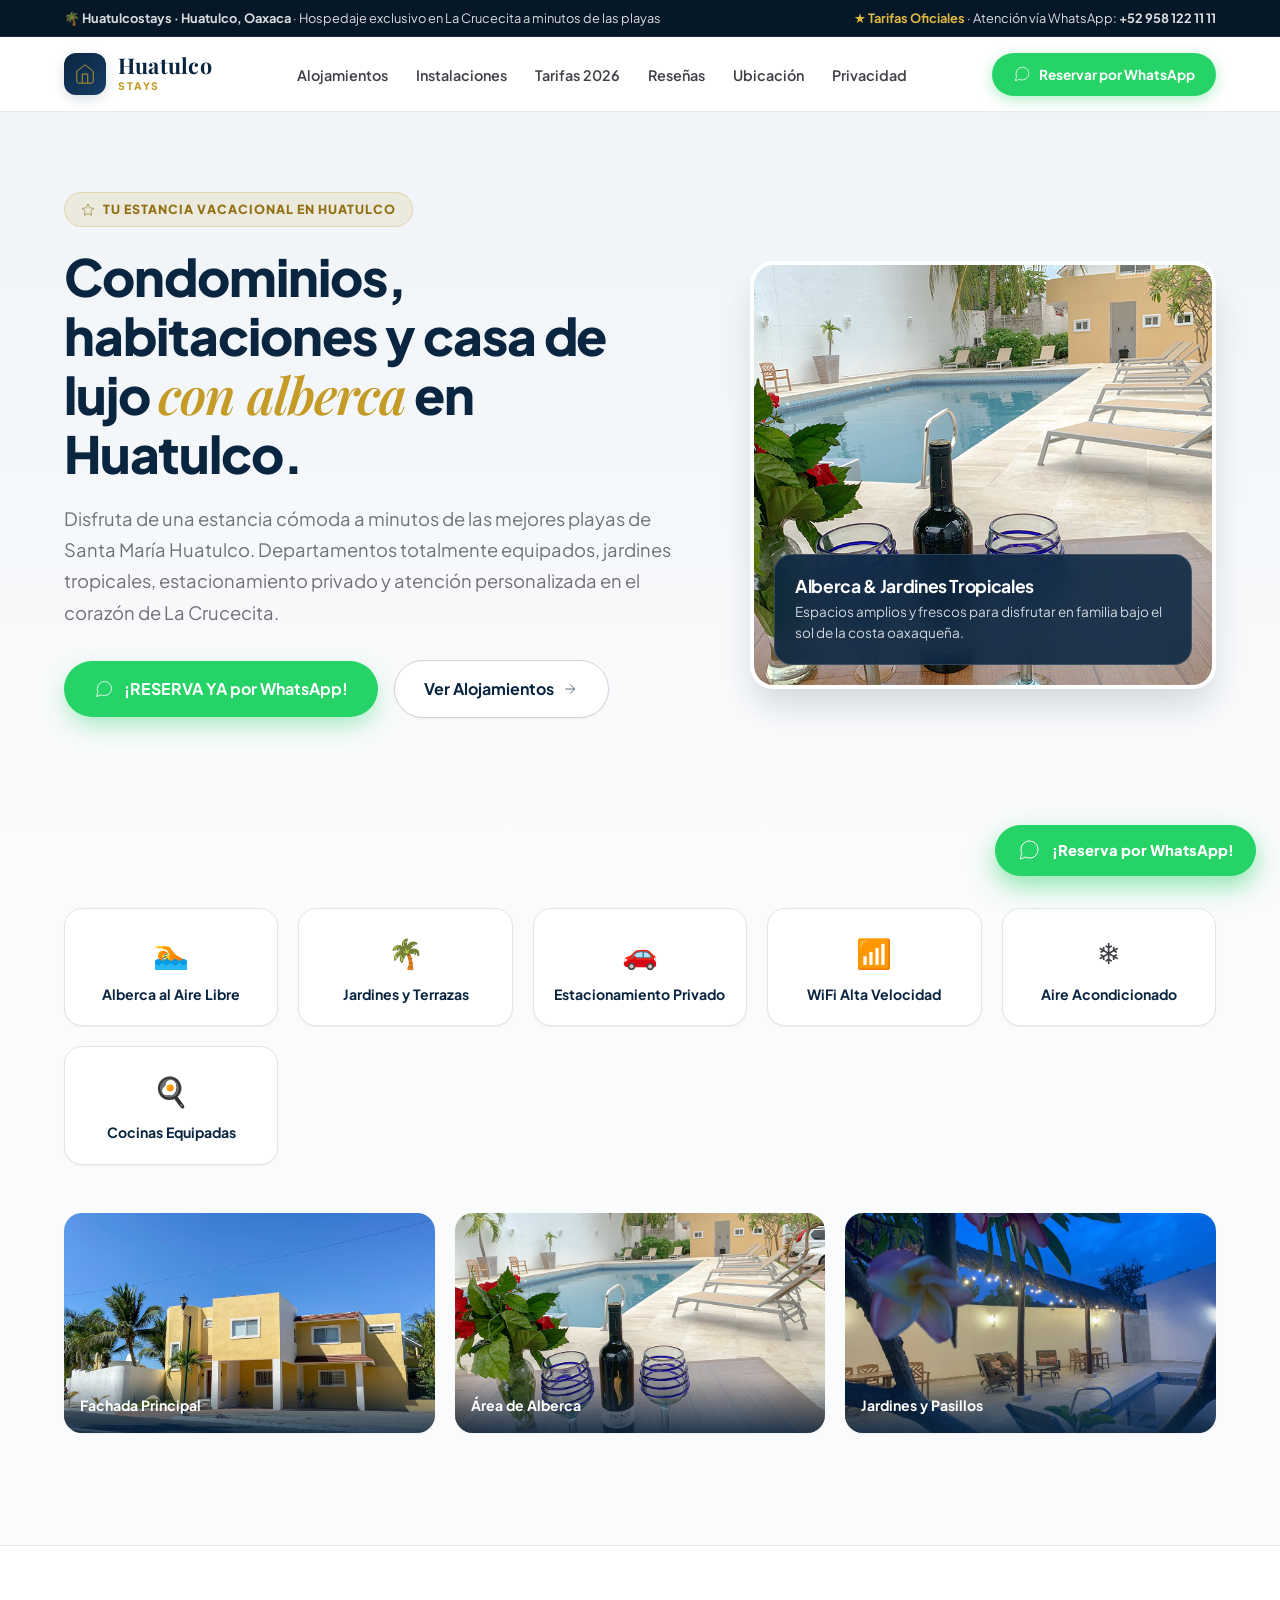
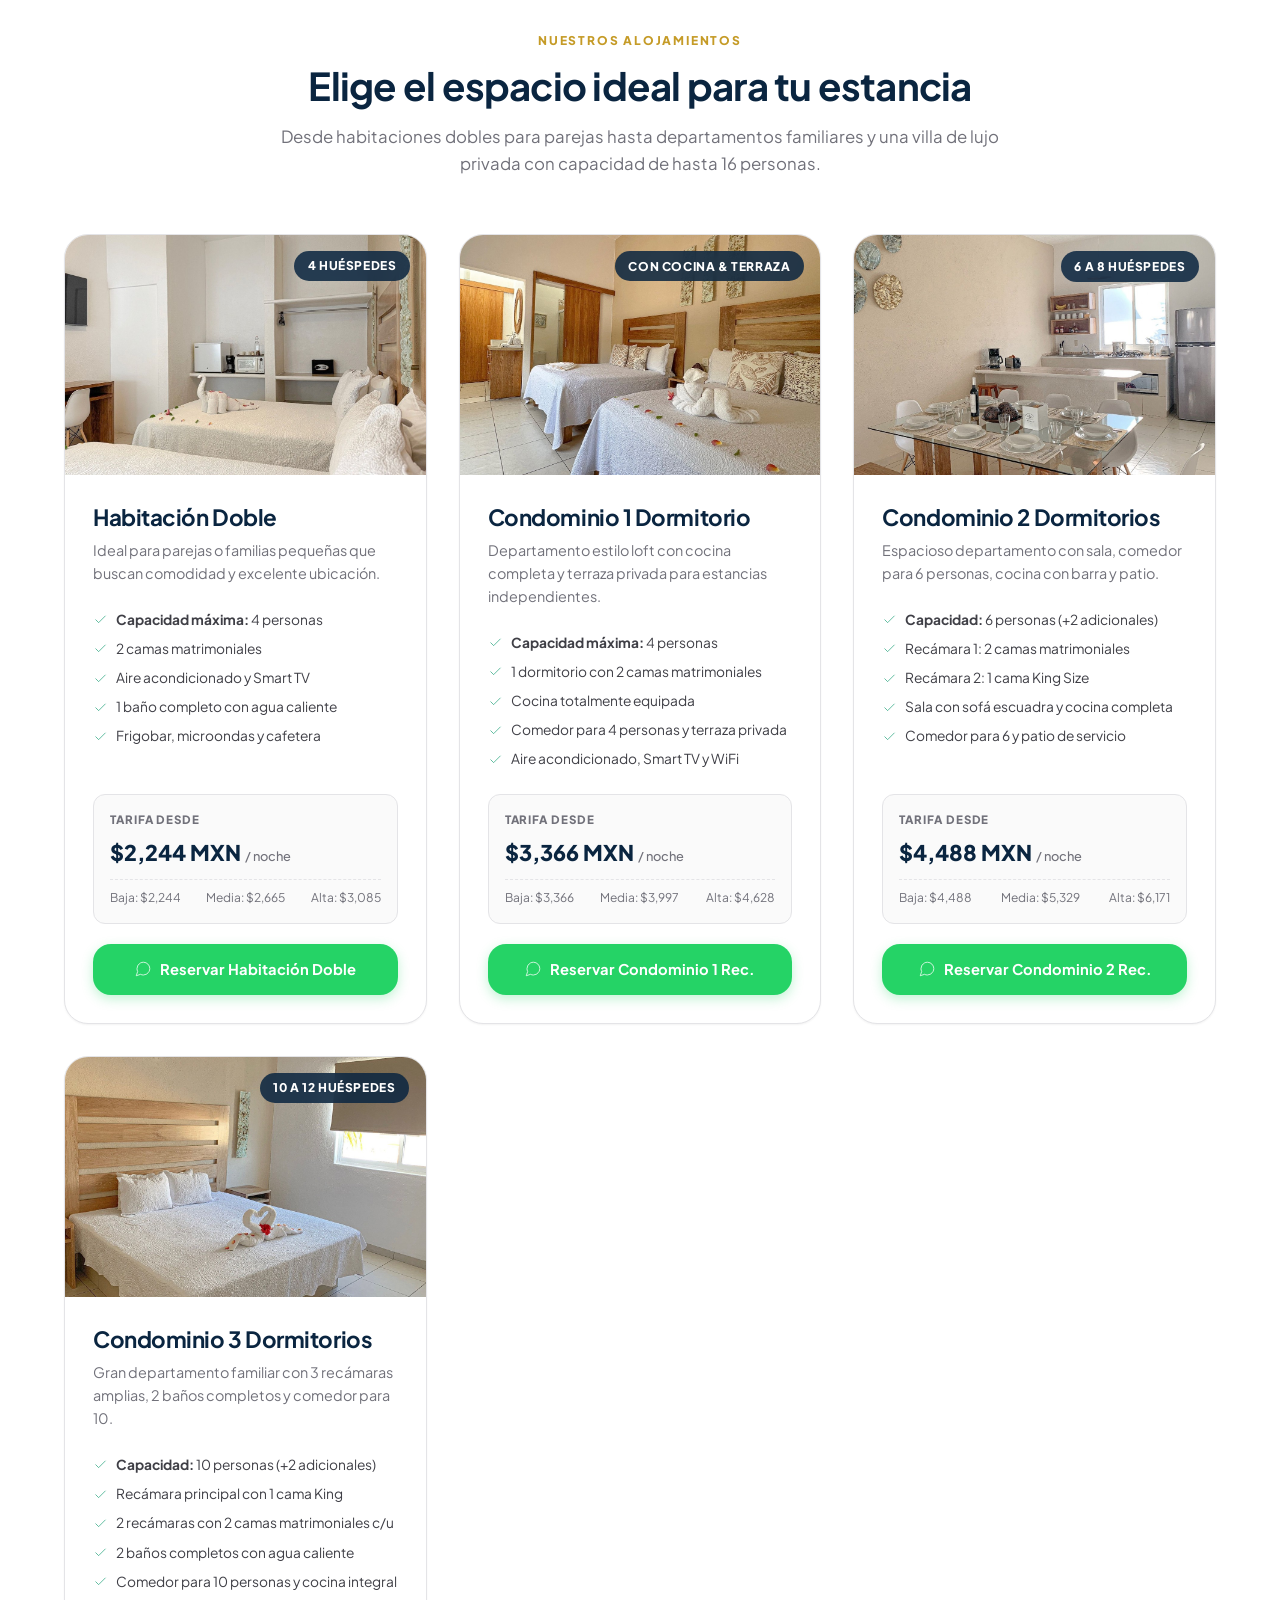
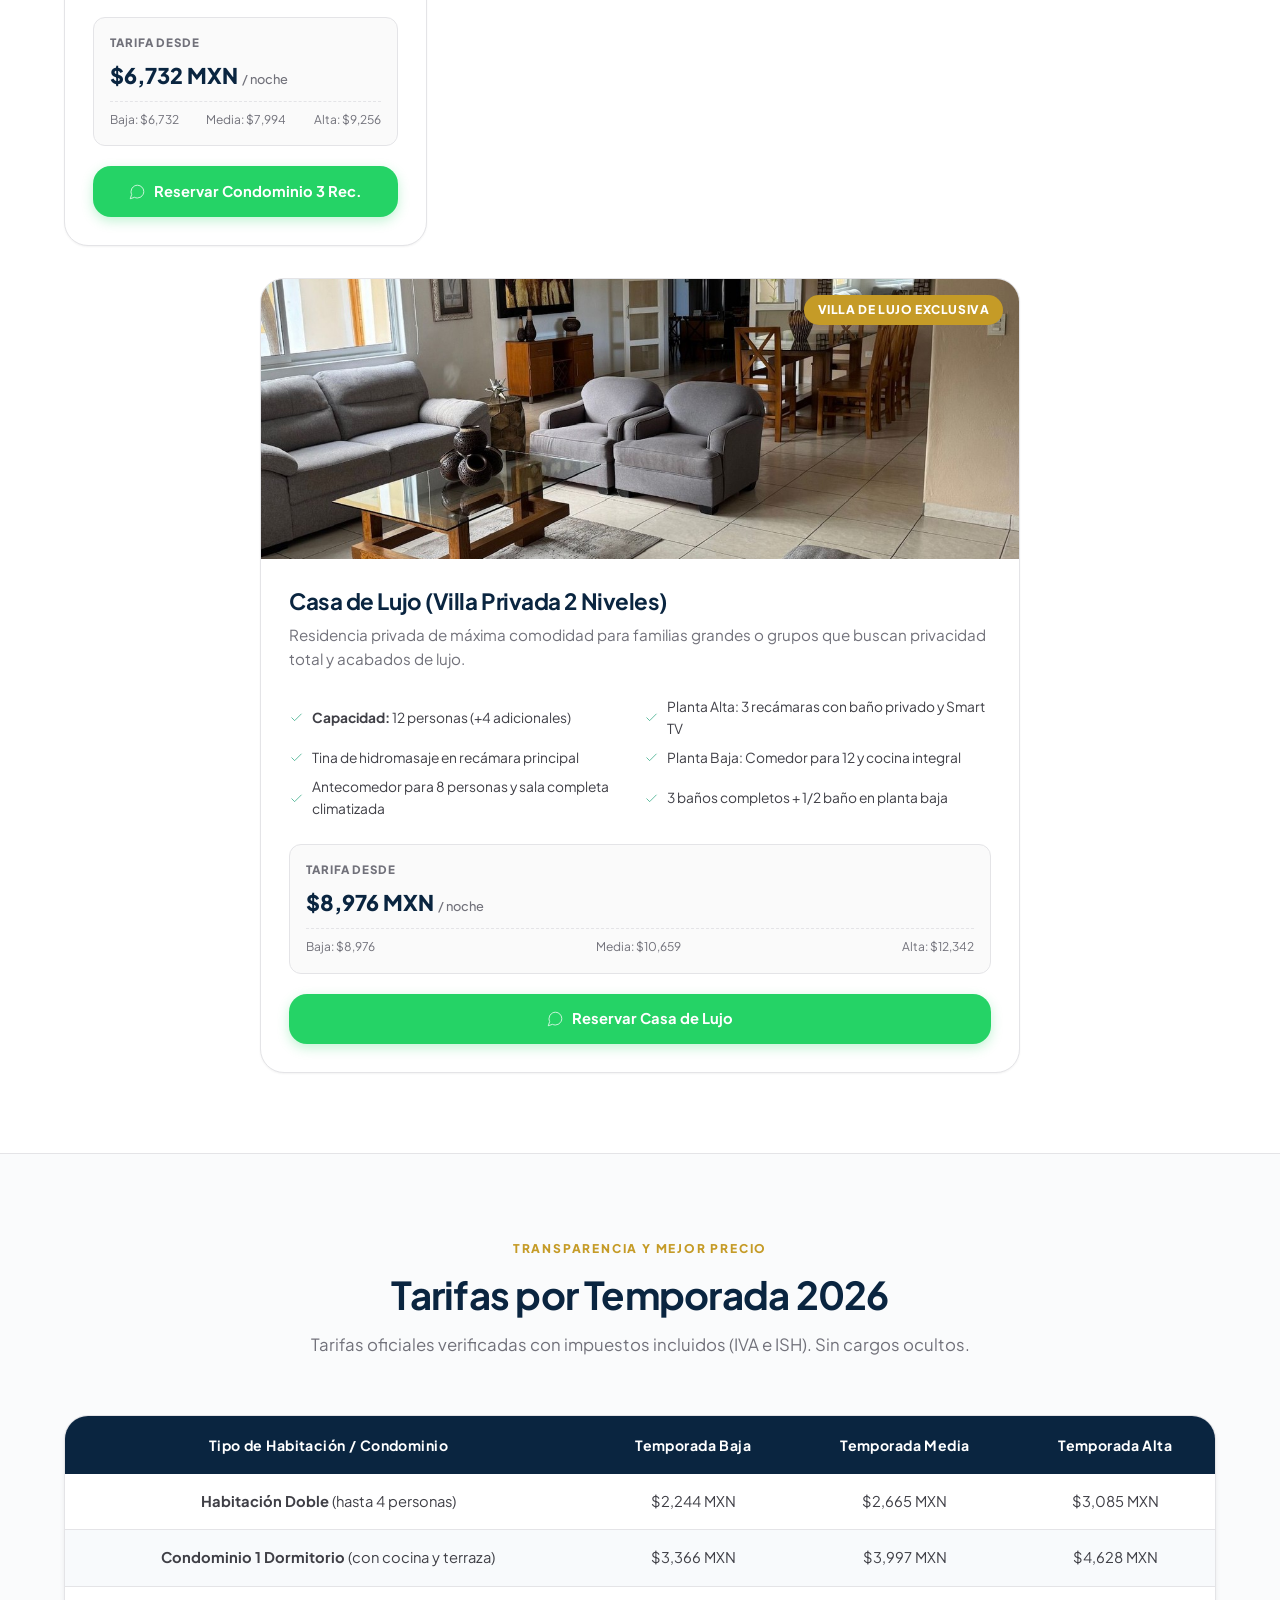
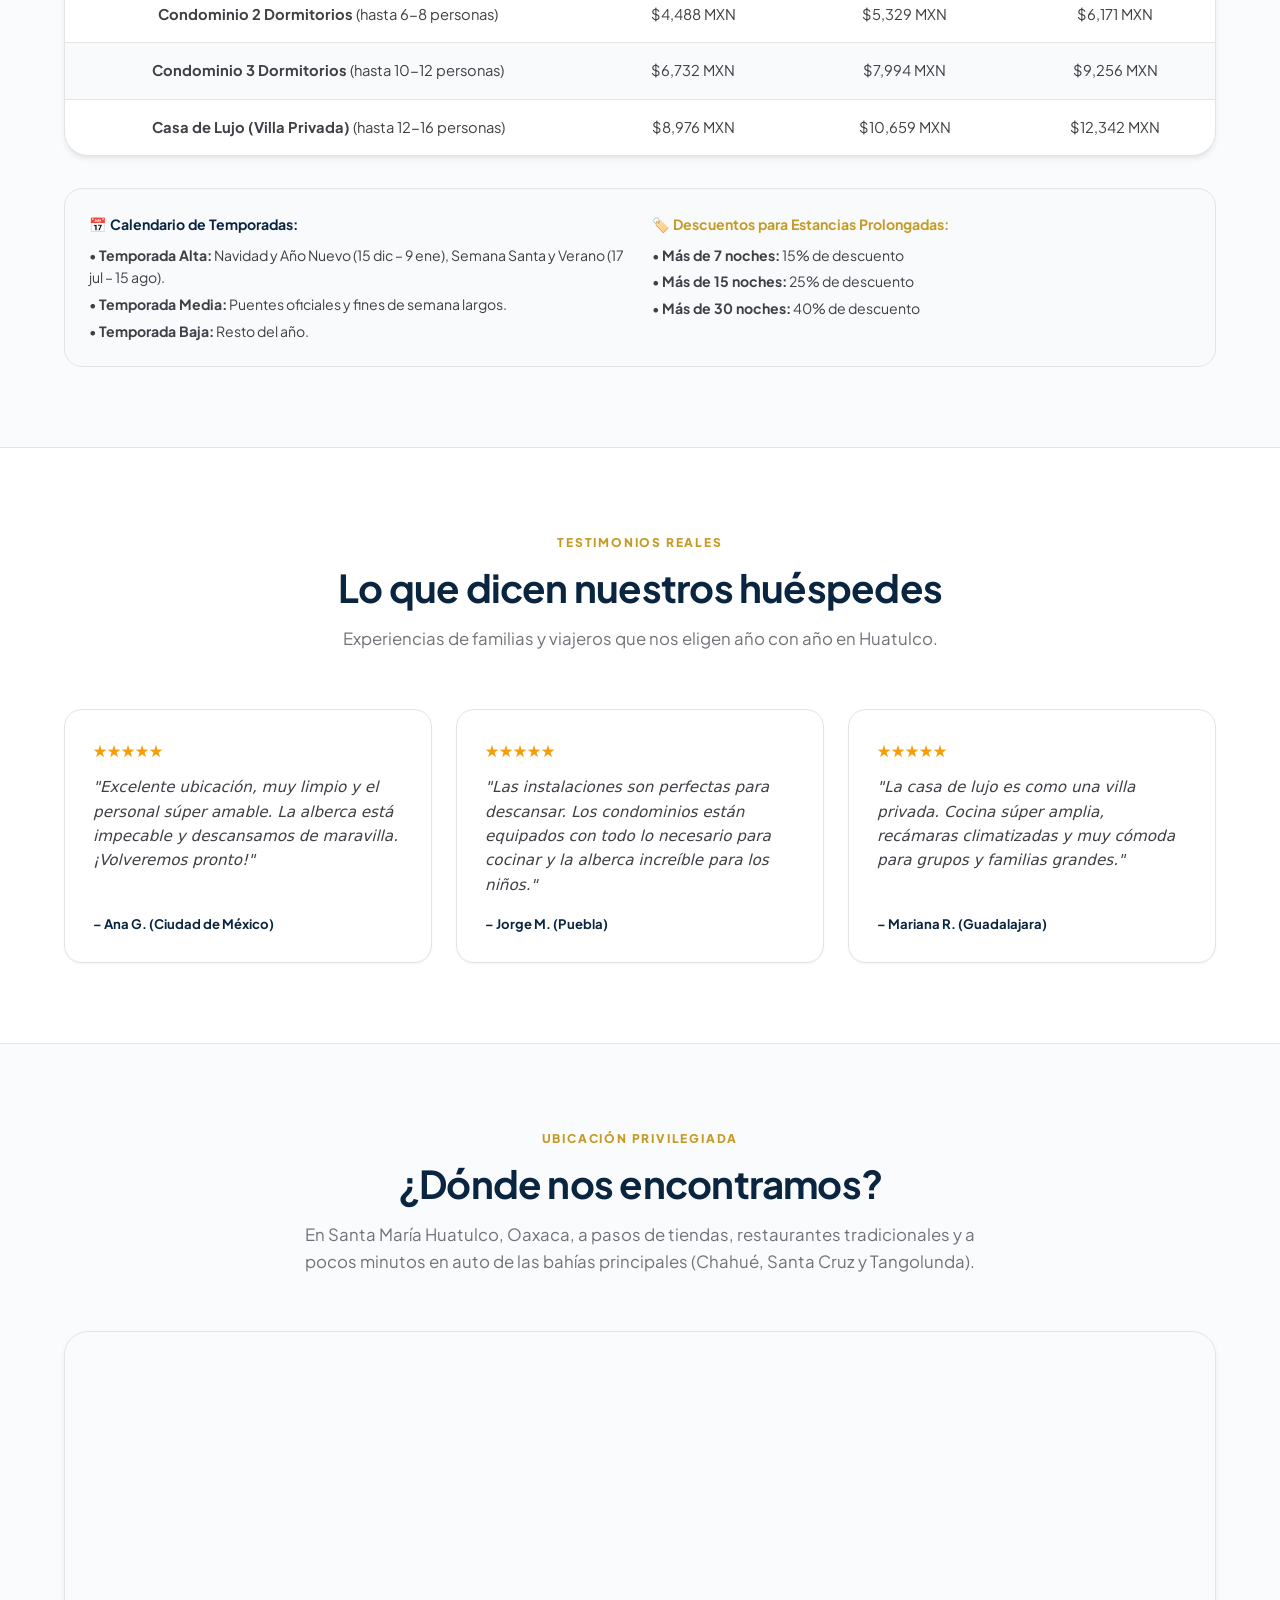
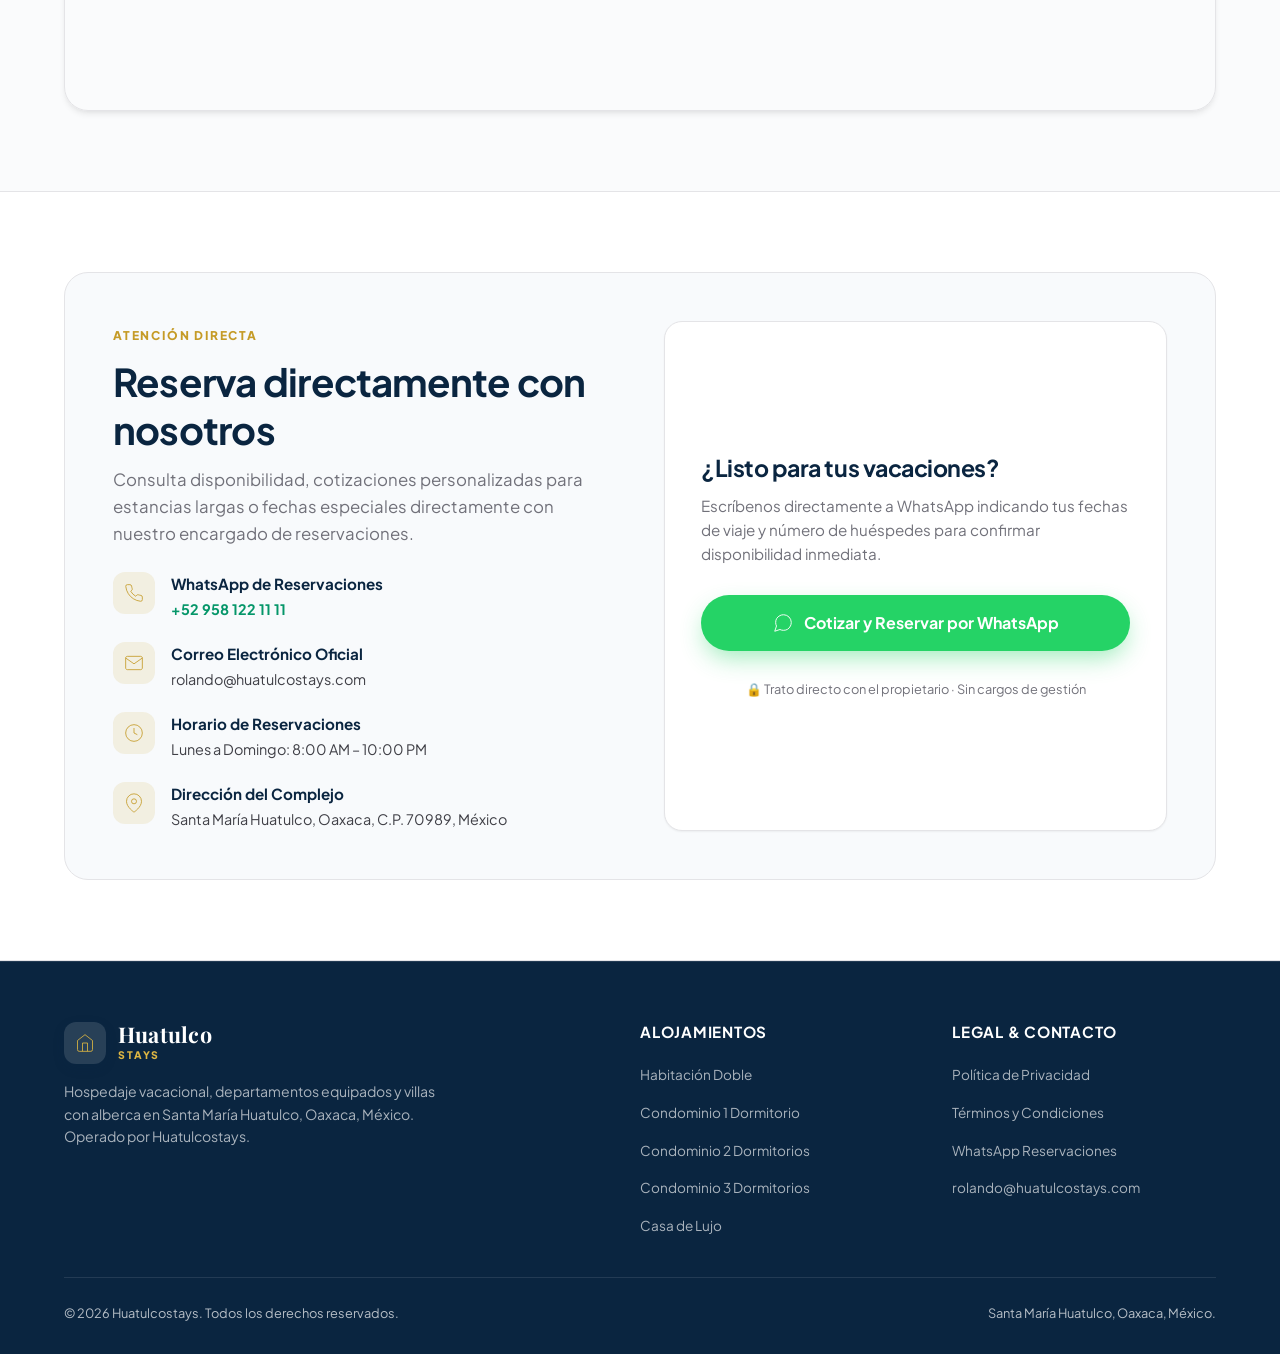
==== commit 2de2fd78: "fix(footer): change footer brand logo text from Bahías to Huatulcostays" ====
--- a/index.html
+++ b/index.html
@@ -695,8 +695,8 @@
               </svg>
             </div>
             <div class="brand-text">
-              <span class="brand-title" style="color: #fff;">Bahías</span>
-              <span class="brand-sub" style="color: var(--color-accent-light);">Suites & Condos</span>
+              <span class="brand-title" style="color: #fff;">Huatulco</span>
+              <span class="brand-sub" style="color: var(--color-accent-light);">stays</span>
             </div>
           </div>
           <p>
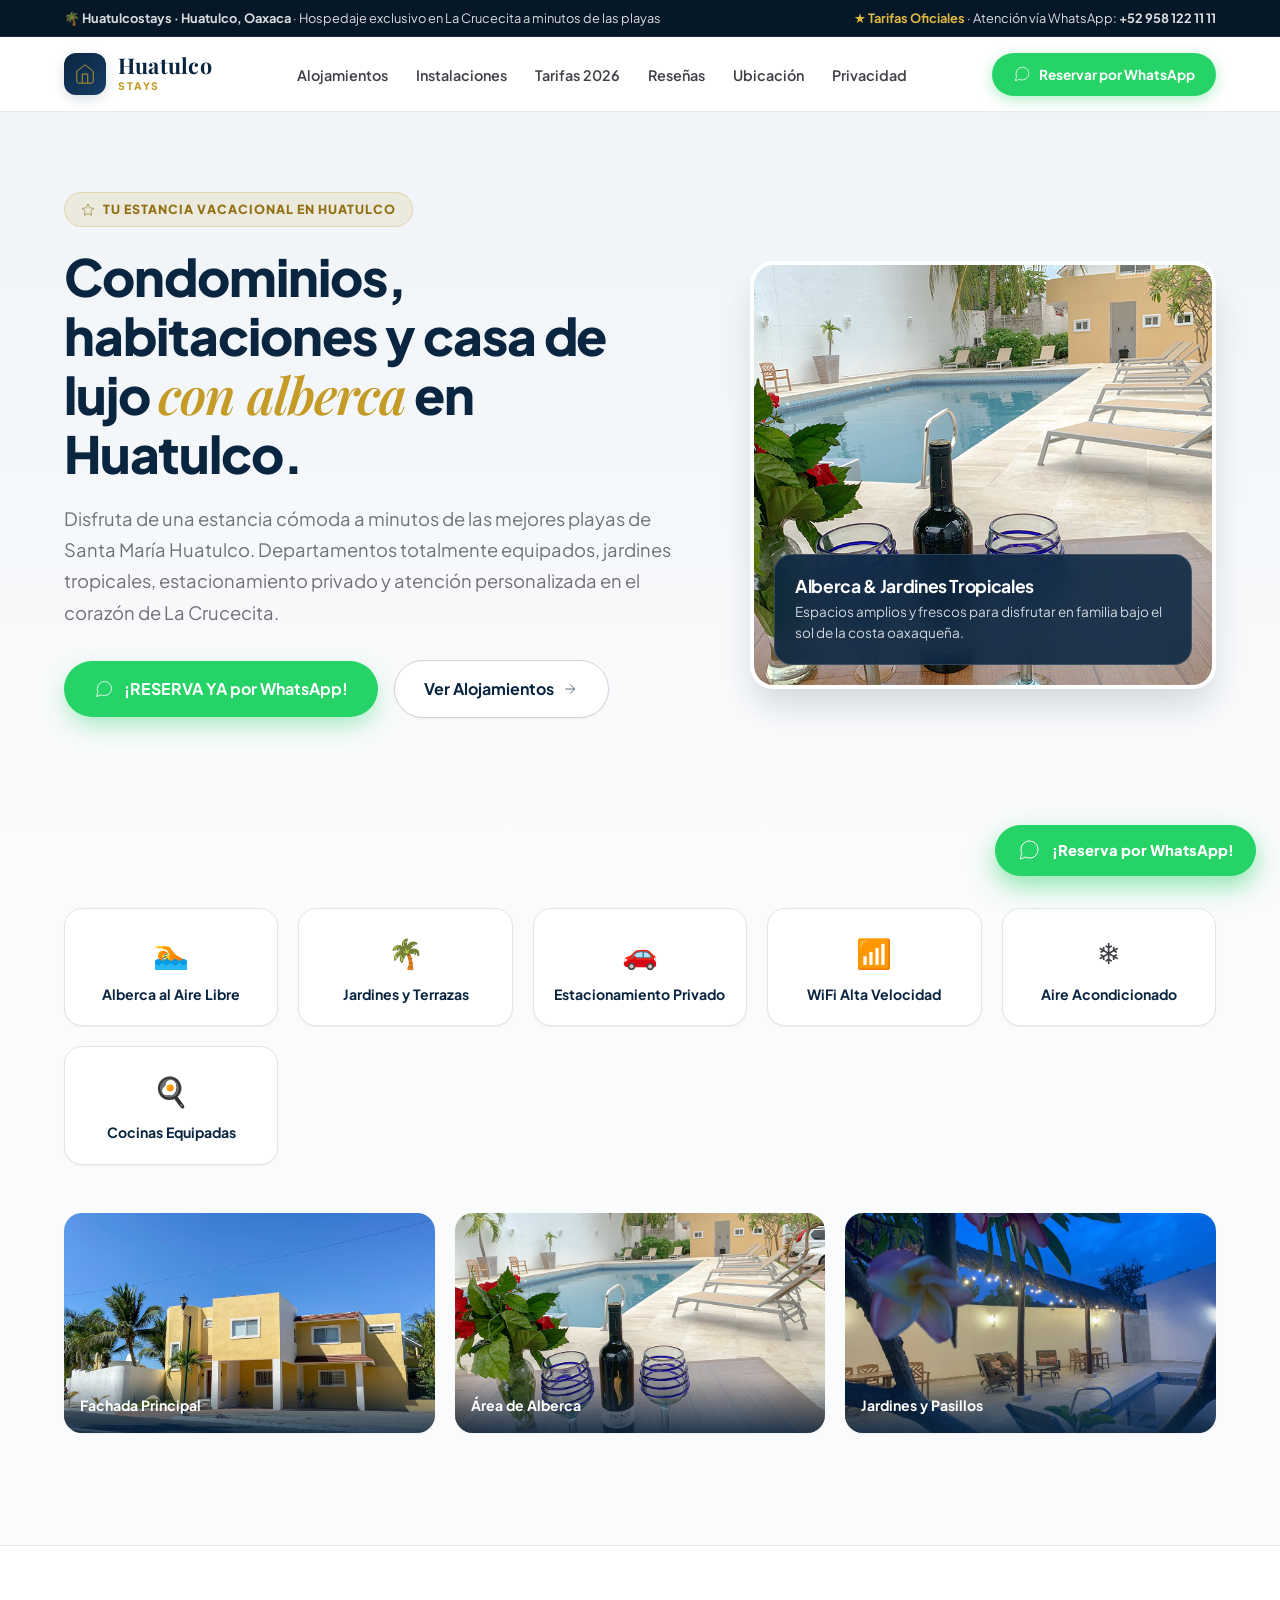
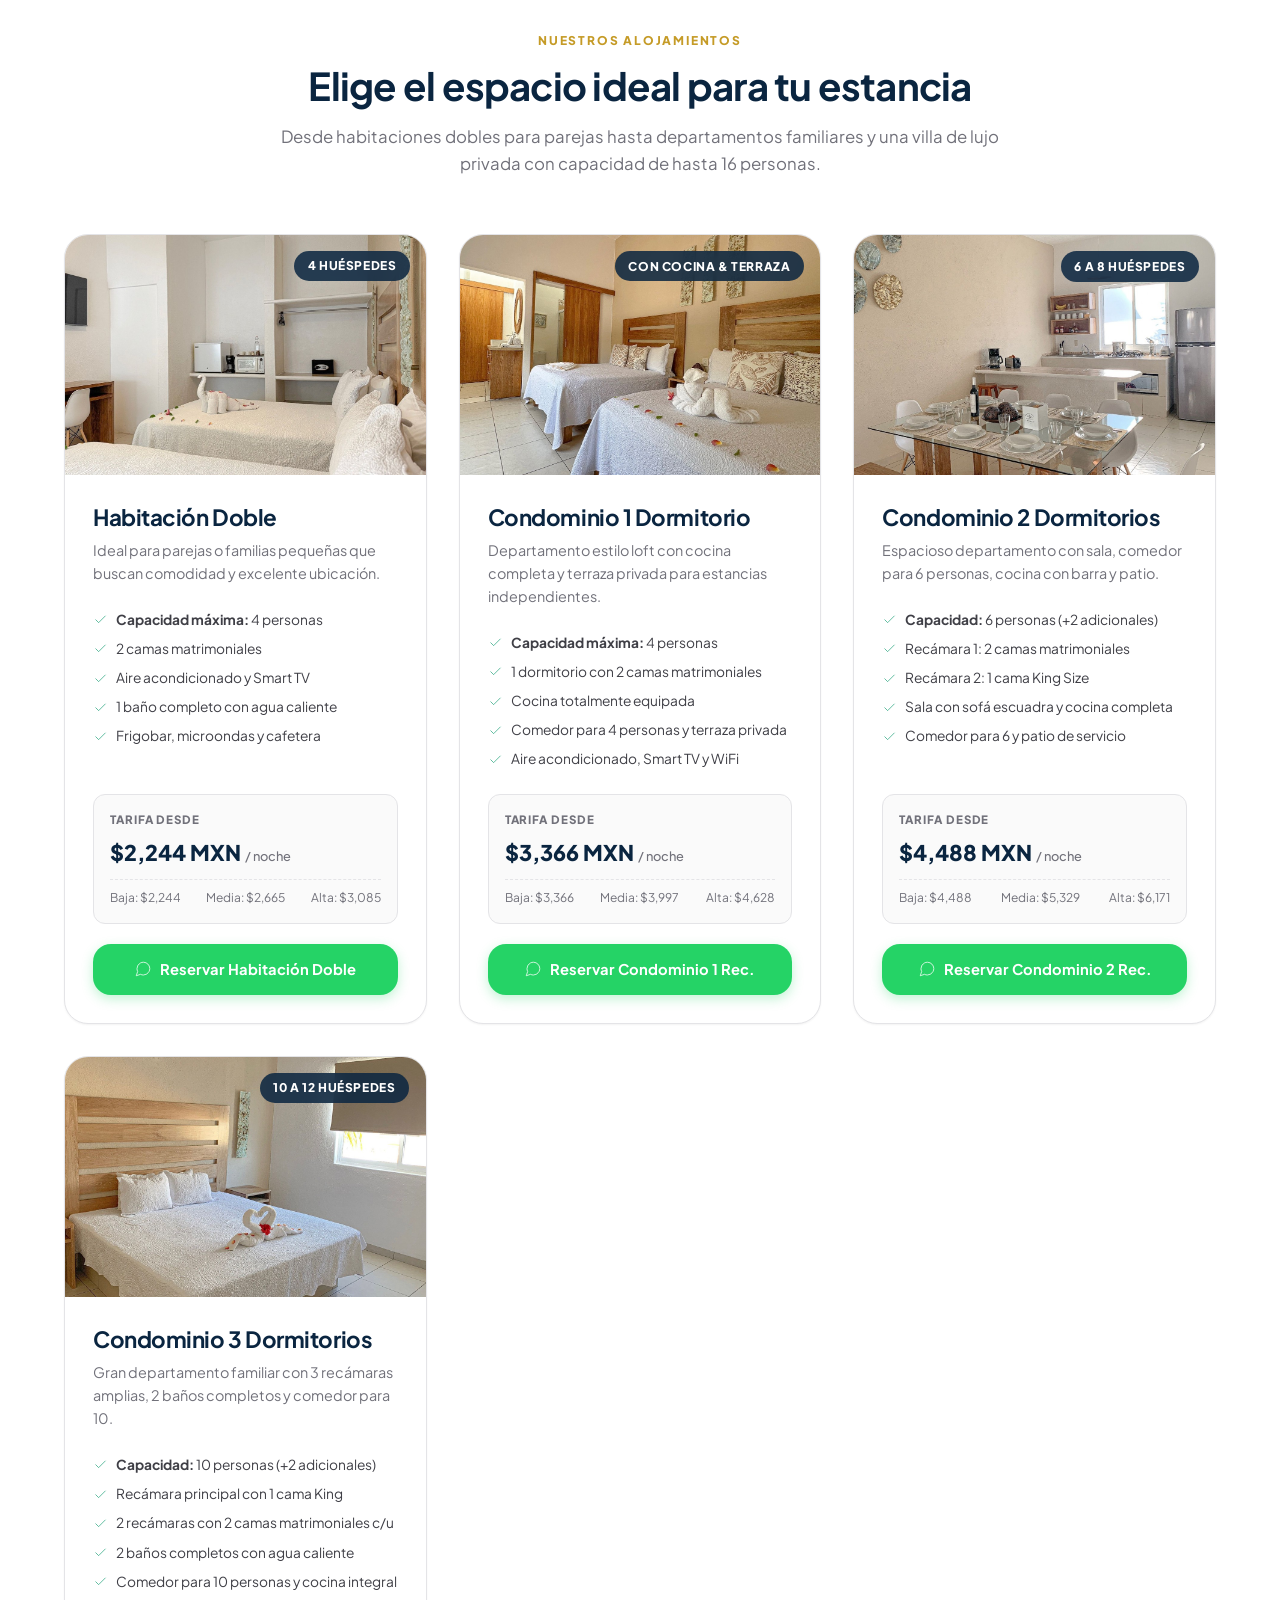
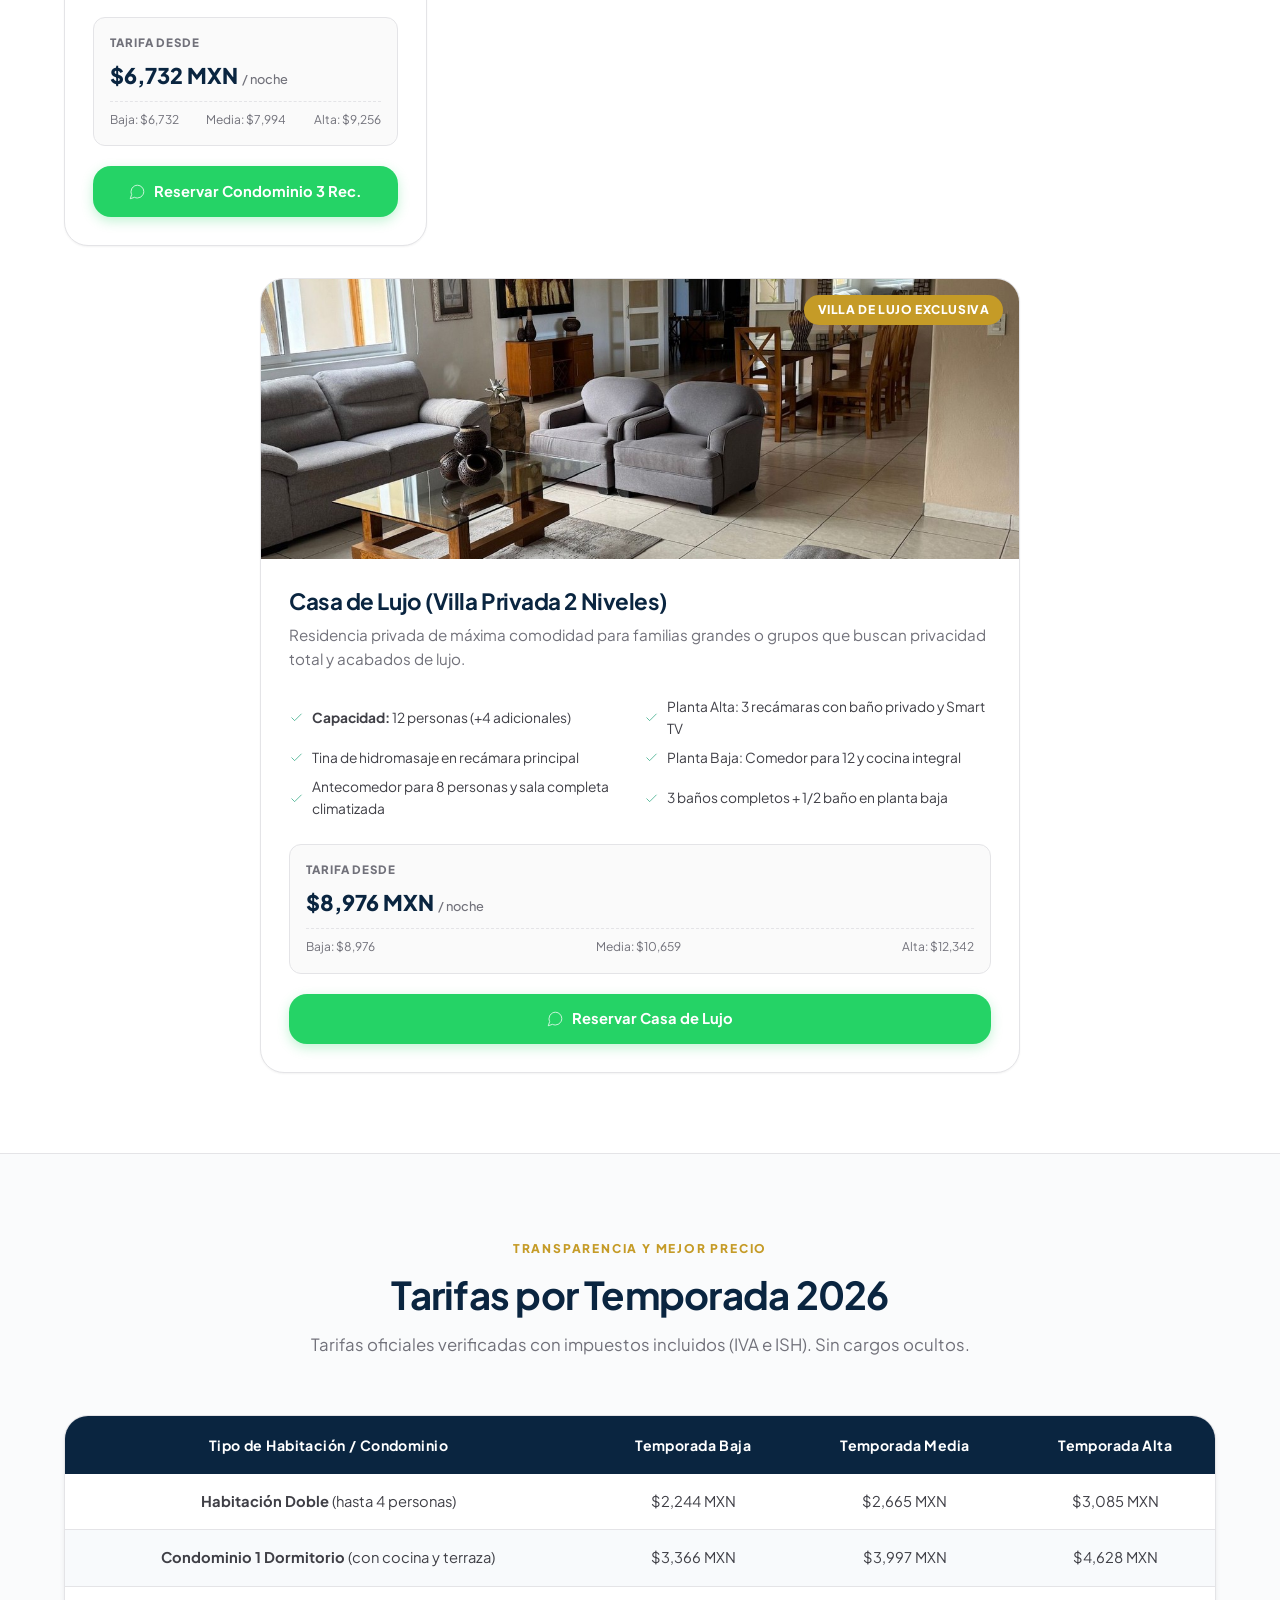
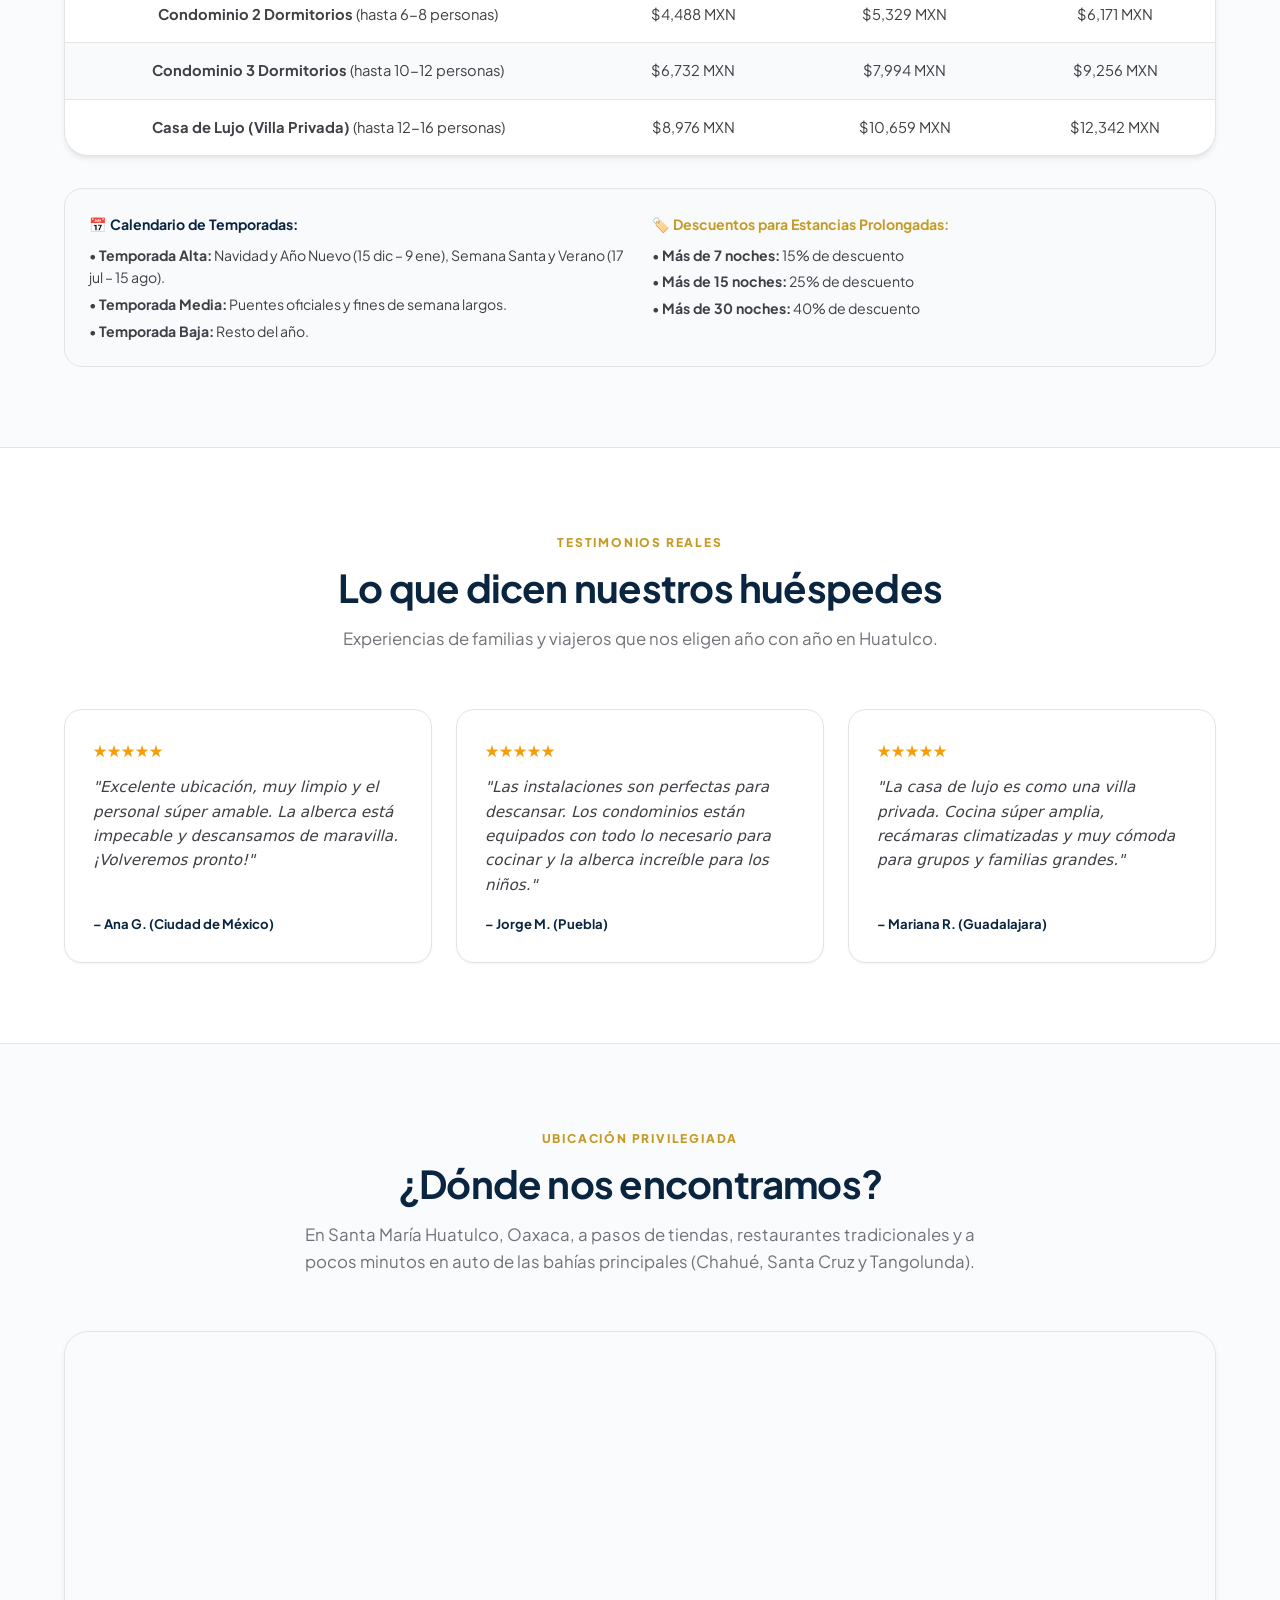
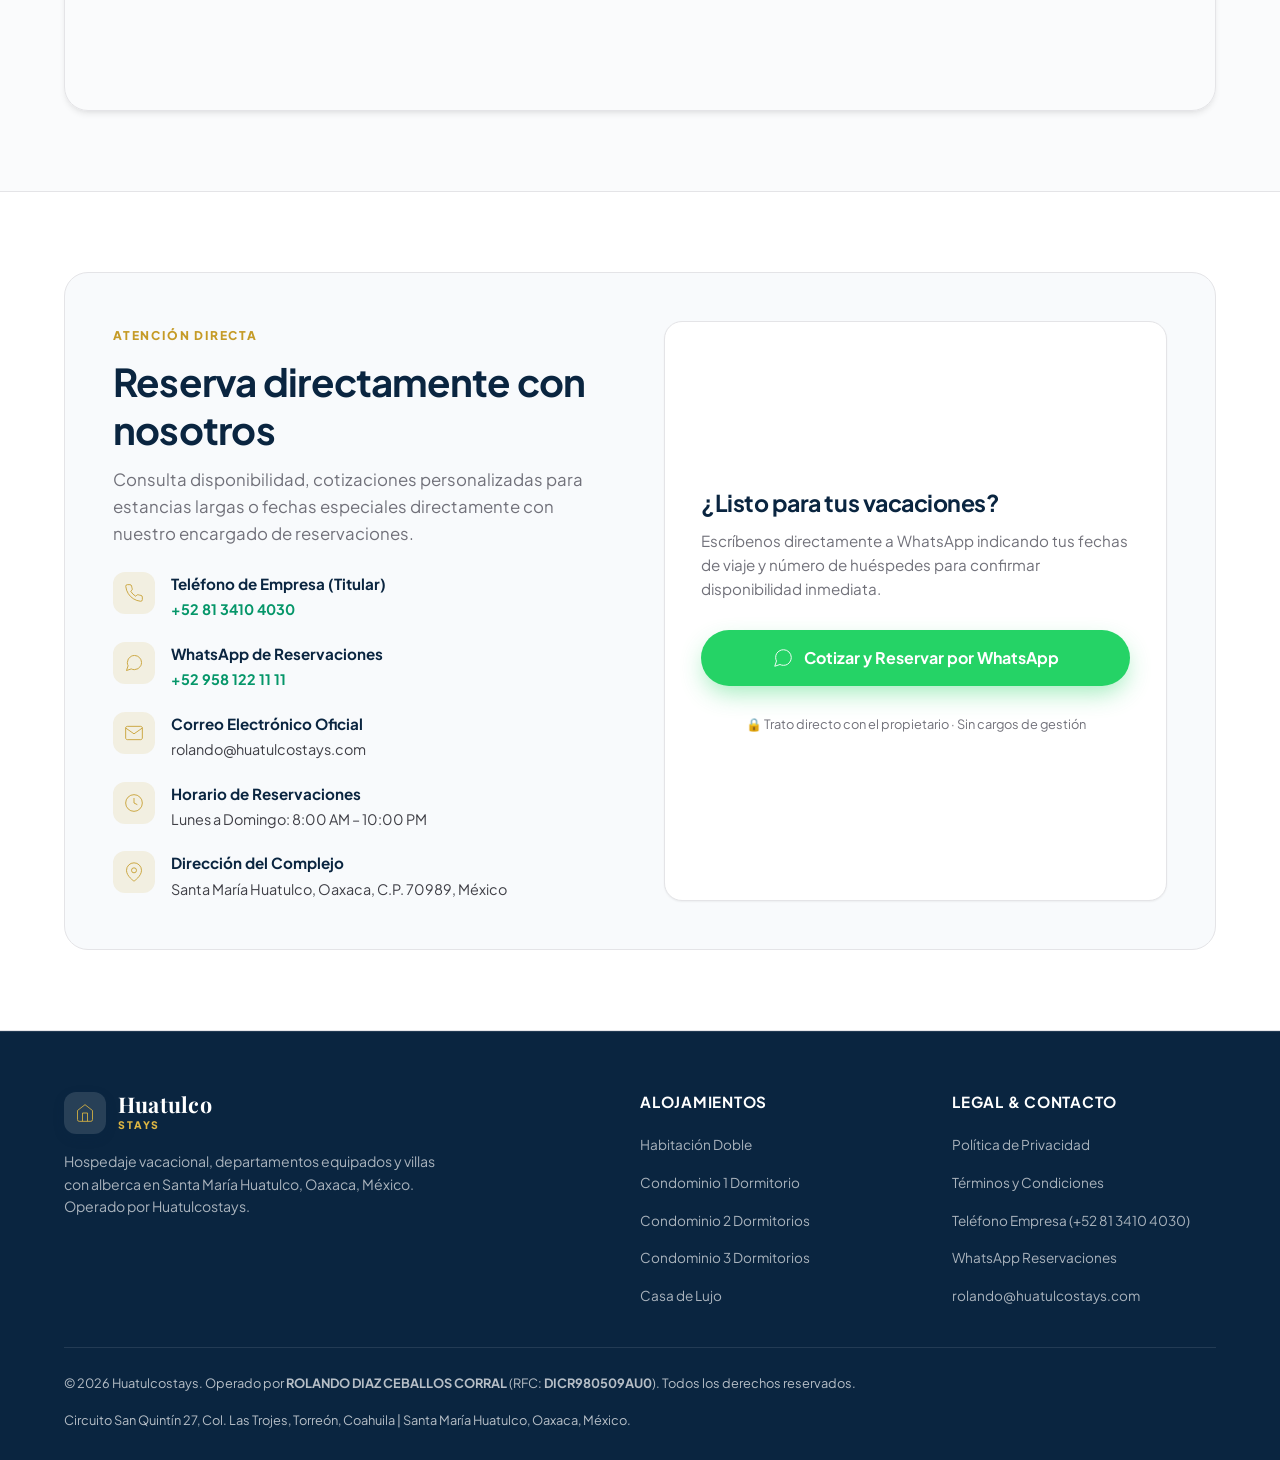
==== commit 4f937d06: "fix(legal): align terms, privacy, and business info with Meta Portfolio (RFC, Razón Social, Teléfono" ====
--- a/index.html
+++ b/index.html
@@ -601,6 +601,18 @@
                 </svg>
               </div>
               <div class="contact-info-text">
+                <strong>Teléfono de Empresa (Titular)</strong>
+                <span><a href="https://wa.me/528134104030" target="_blank" rel="noopener noreferrer" style="color: var(--color-emerald); font-weight: 700;">+52 81 3410 4030</a></span>
+              </div>
+            </div>
+
+            <div class="contact-info-item">
+              <div class="contact-info-icon">
+                <svg width="20" height="20" viewBox="0 0 24 24" fill="none" stroke="currentColor" strokeWidth="2.3">
+                  <path d="M21 11.5a8.38 8.38 0 0 1-.9 3.8 8.5 8.5 0 0 1-7.6 4.7 8.38 8.38 0 0 1-3.8-.9L3 21l1.9-5.7a8.38 8.38 0 0 1-.9-3.8 8.5 8.5 0 0 1 4.7-7.6 8.38 8.38 0 0 1 3.8-.9h.5a8.48 8.48 0 0 1 8 8v.5z"></path>
+                </svg>
+              </div>
+              <div class="contact-info-text">
                 <strong>WhatsApp de Reservaciones</strong>
                 <span><a href="https://wa.me/529581221111" target="_blank" rel="noopener noreferrer" style="color: var(--color-emerald); font-weight: 700;">+52 958 122 11 11</a></span>
               </div>
@@ -720,6 +732,7 @@
           <ul class="footer-links">
             <li><a href="privacidad.html">Política de Privacidad</a></li>
             <li><a href="terminos.html">Términos y Condiciones</a></li>
+            <li><a href="https://wa.me/528134104030" target="_blank" rel="noopener noreferrer">Teléfono Empresa (+52 81 3410 4030)</a></li>
             <li><a href="https://wa.me/529581221111" target="_blank" rel="noopener noreferrer">WhatsApp Reservaciones</a></li>
             <li><a href="mailto:rolando@huatulcostays.com">rolando@huatulcostays.com</a></li>
           </ul>
@@ -728,10 +741,10 @@
 
       <div class="footer-bottom">
         <div>
-          © 2026 Huatulcostays. Todos los derechos reservados.
+          © 2026 Huatulcostays. Operado por <strong>ROLANDO DIAZ CEBALLOS CORRAL</strong> (RFC: <strong>DICR980509AU0</strong>). Todos los derechos reservados.
         </div>
         <div>
-          Santa María Huatulco, Oaxaca, México.
+          Circuito San Quintín 27, Col. Las Trojes, Torreón, Coahuila | Santa María Huatulco, Oaxaca, México.
         </div>
       </div>
     </div>
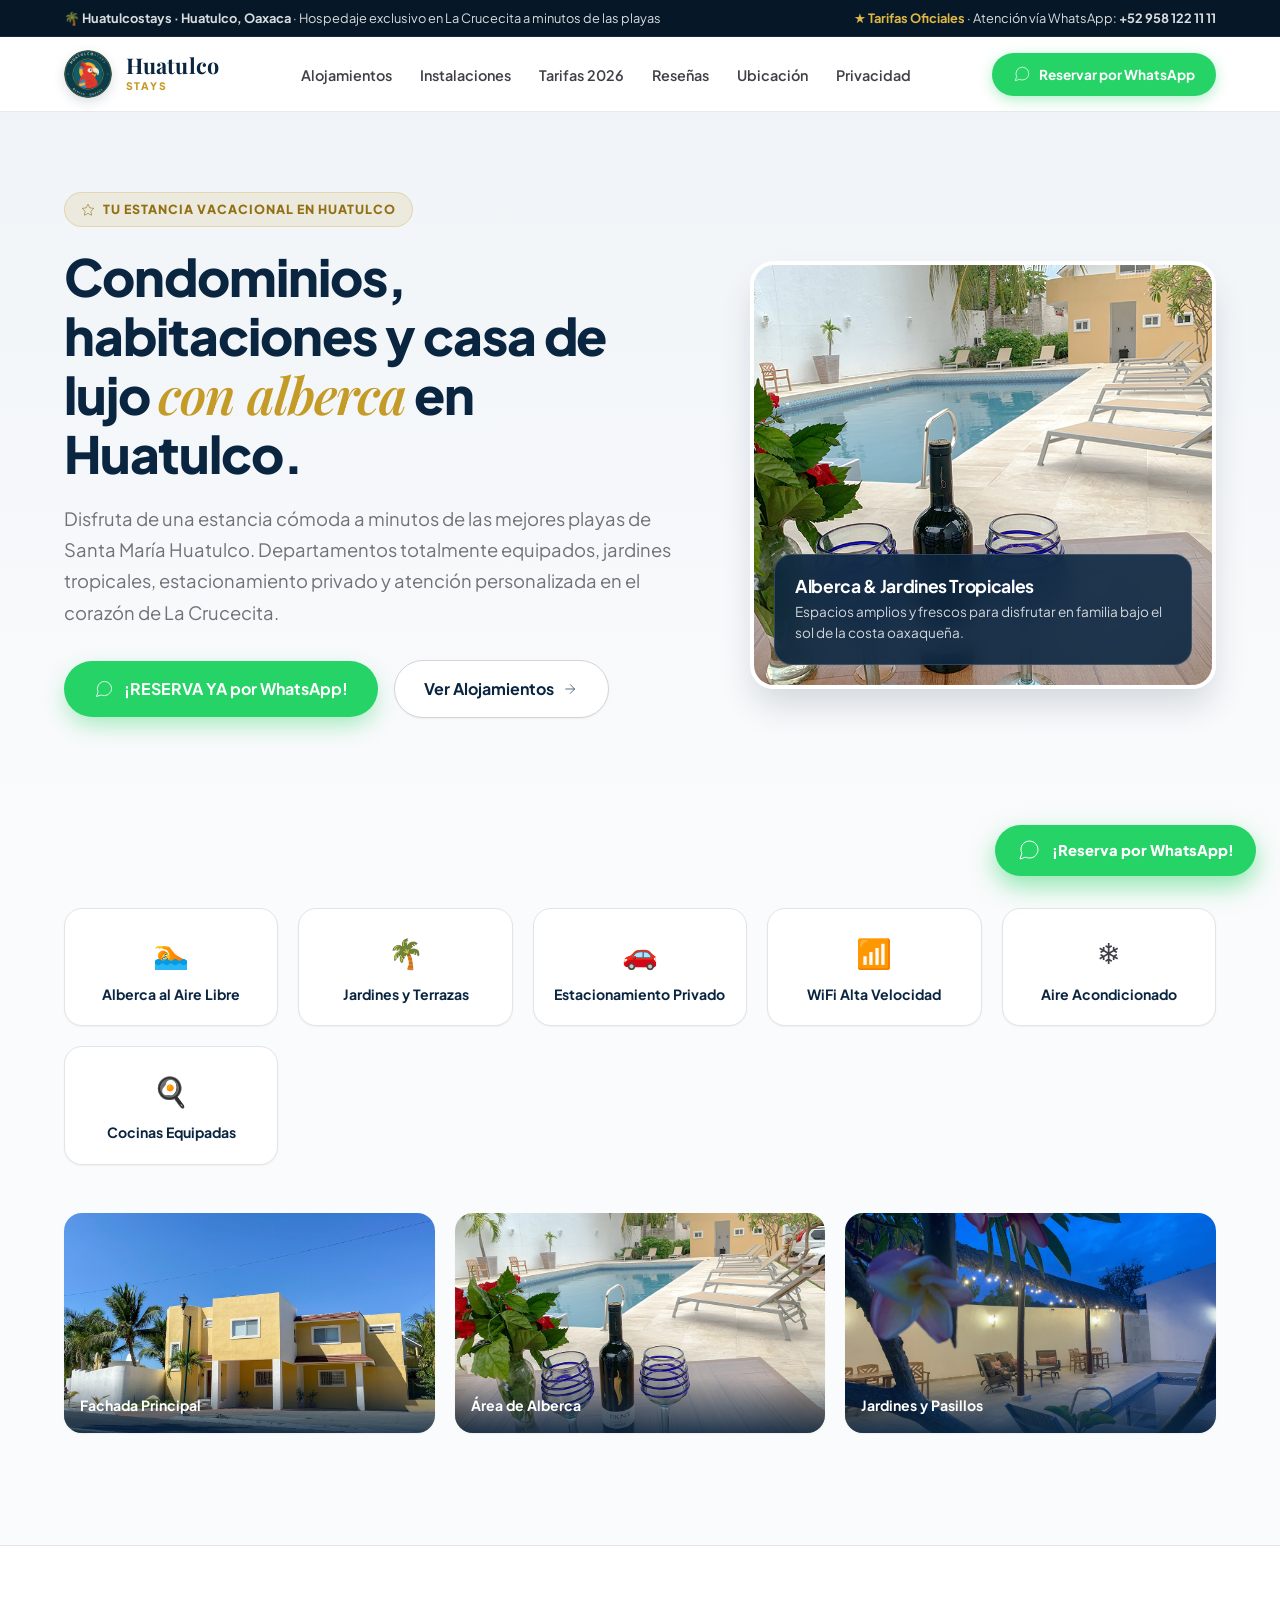
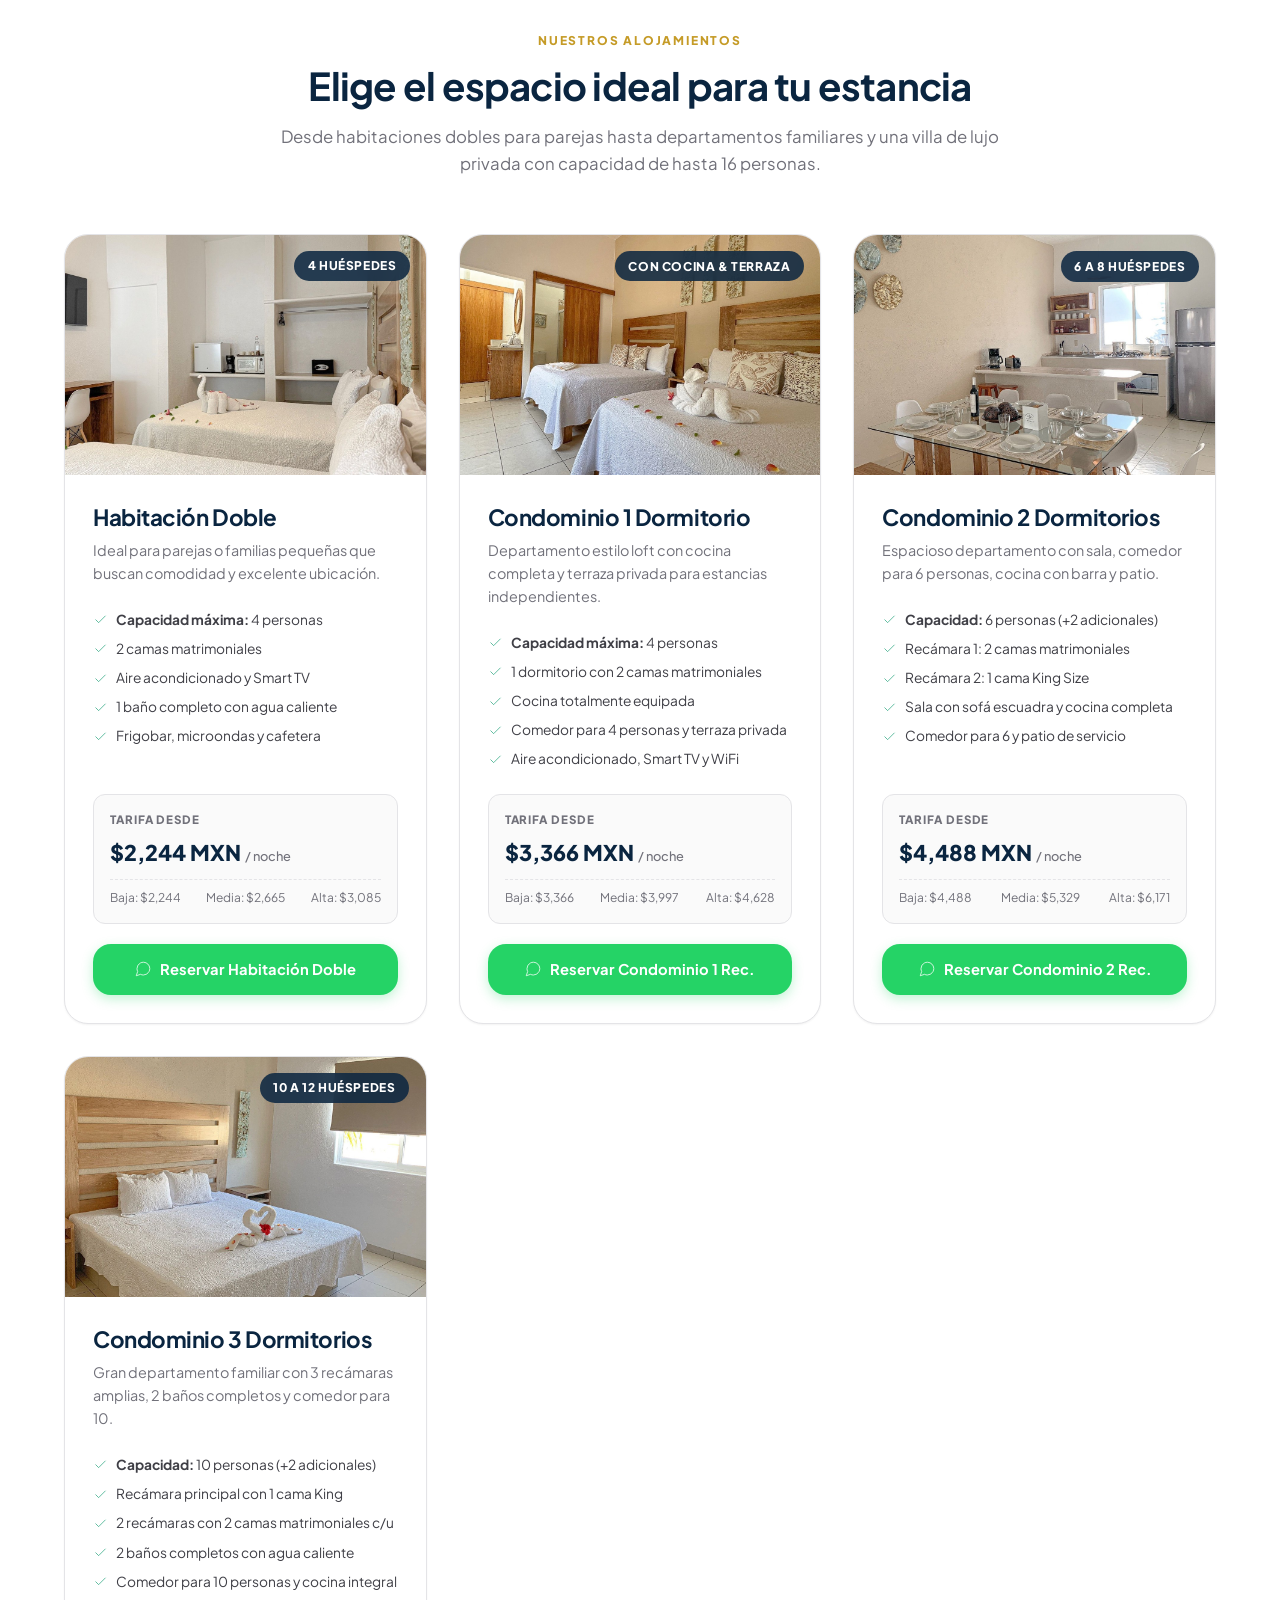
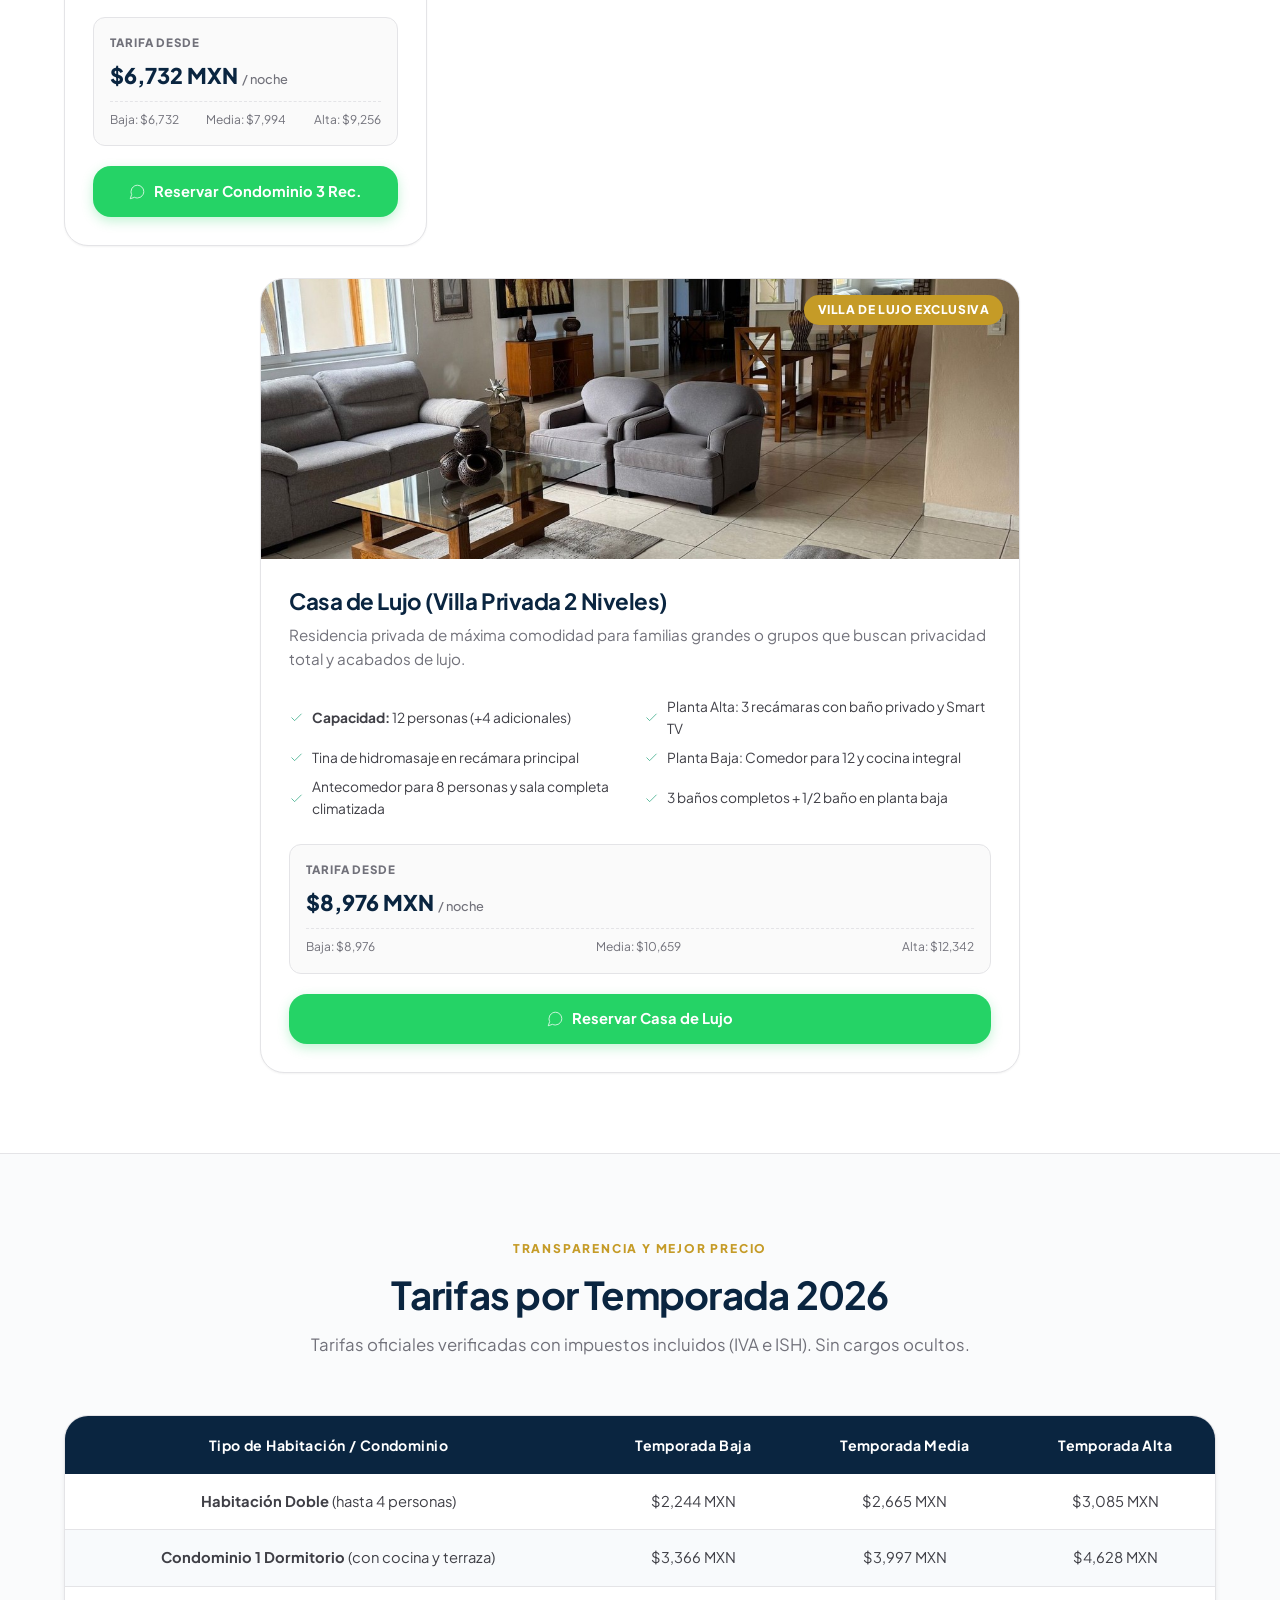
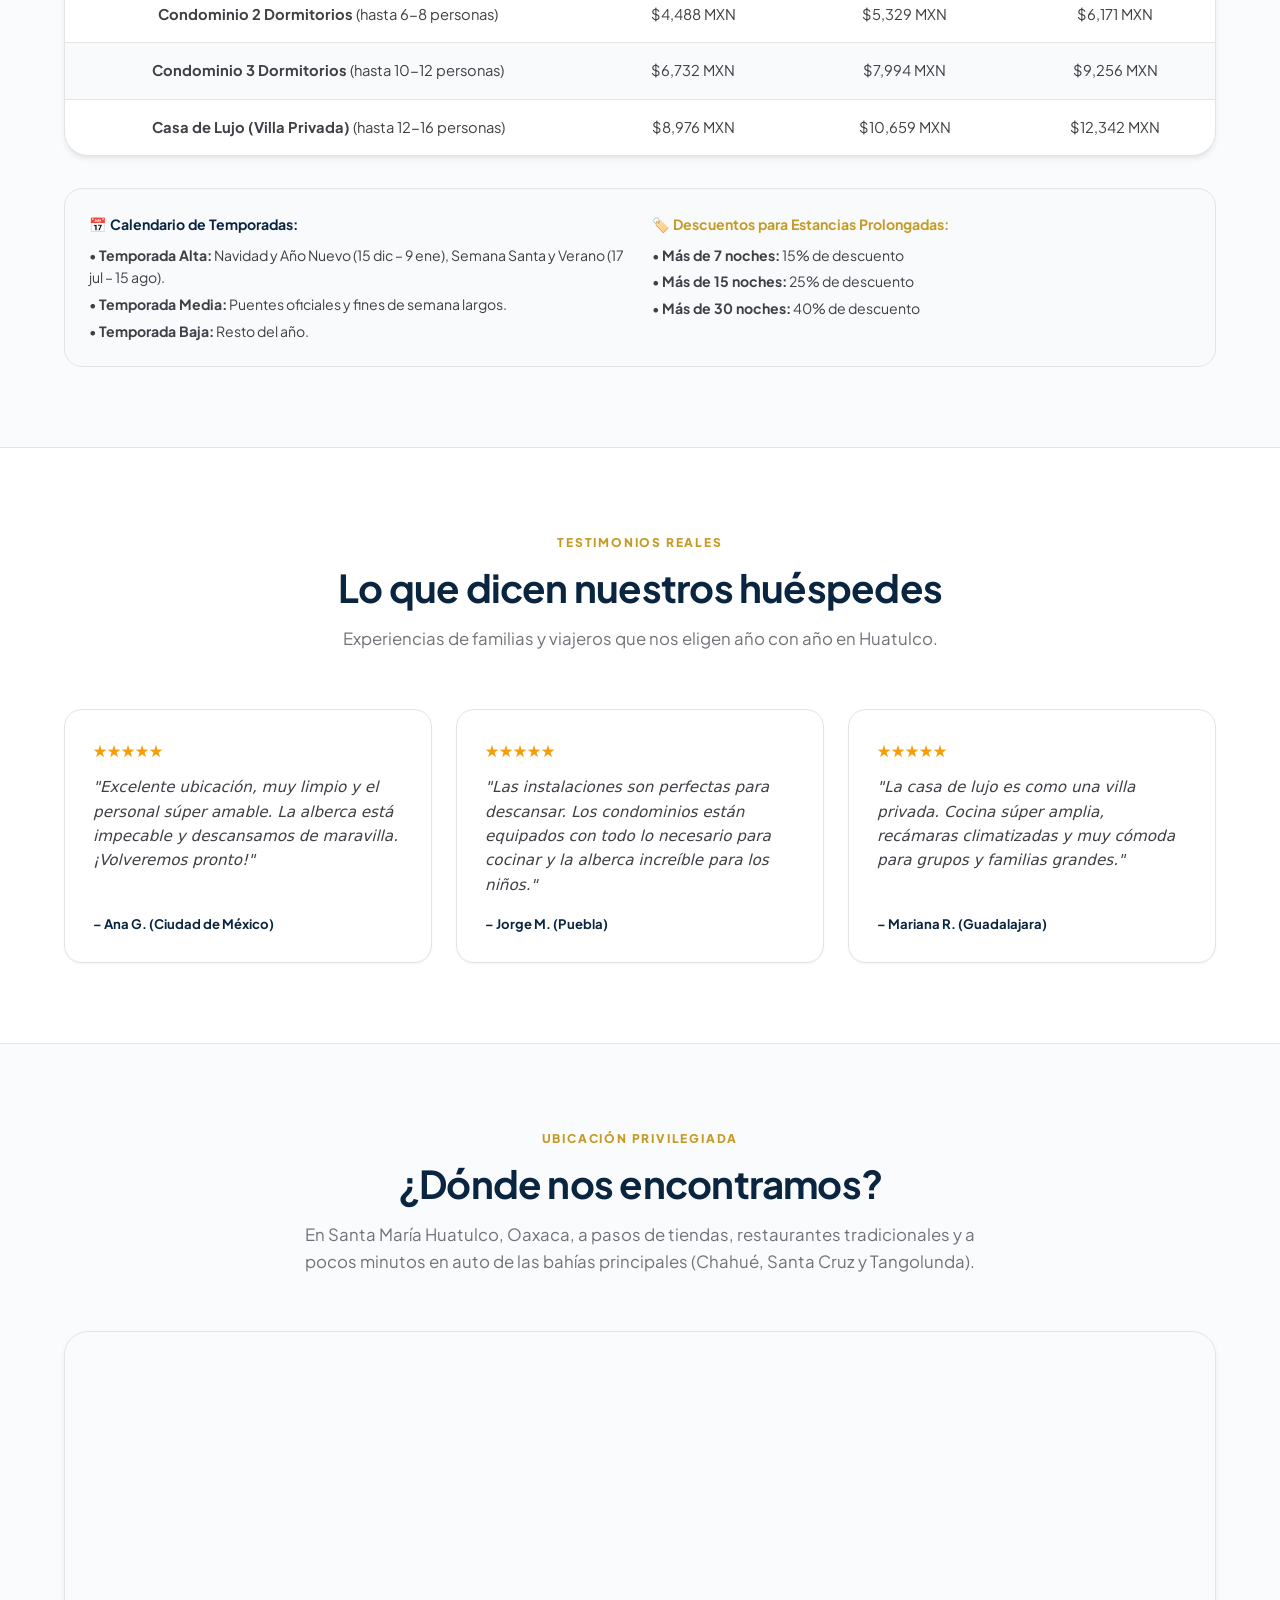
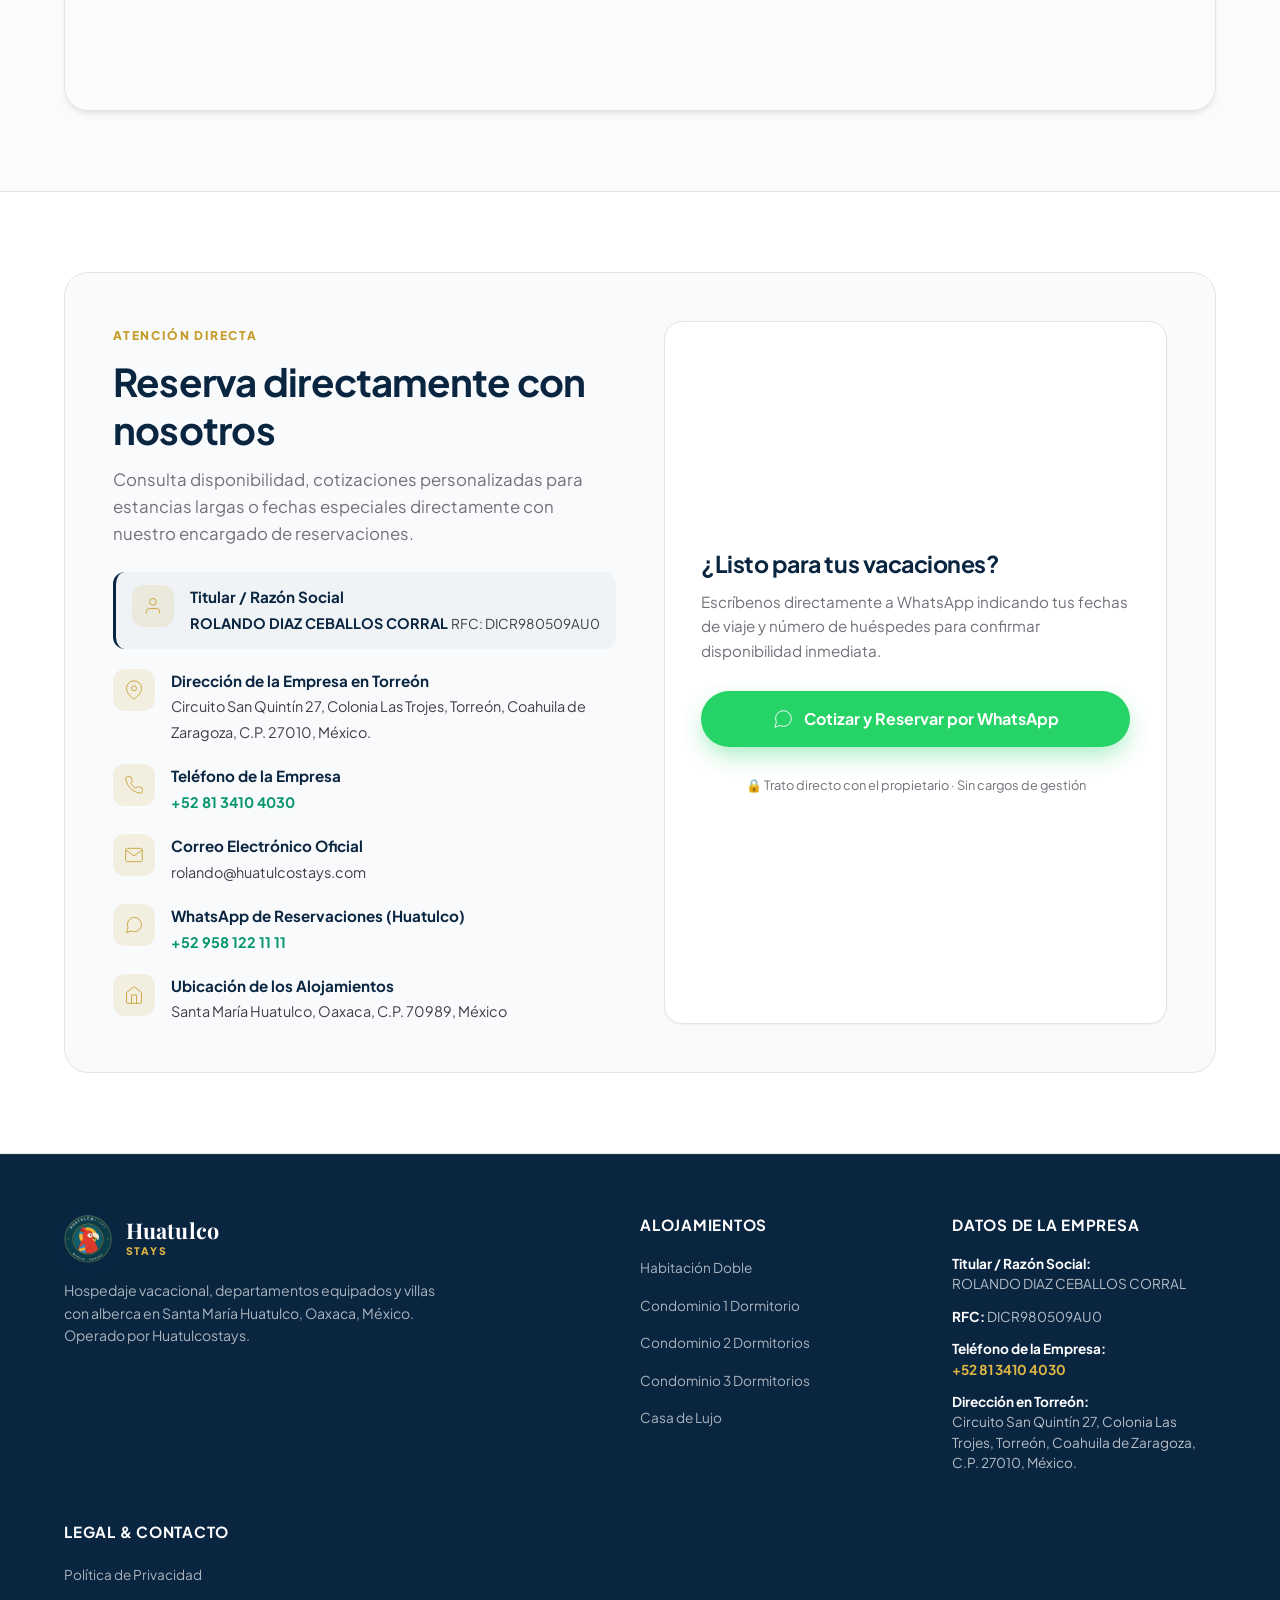
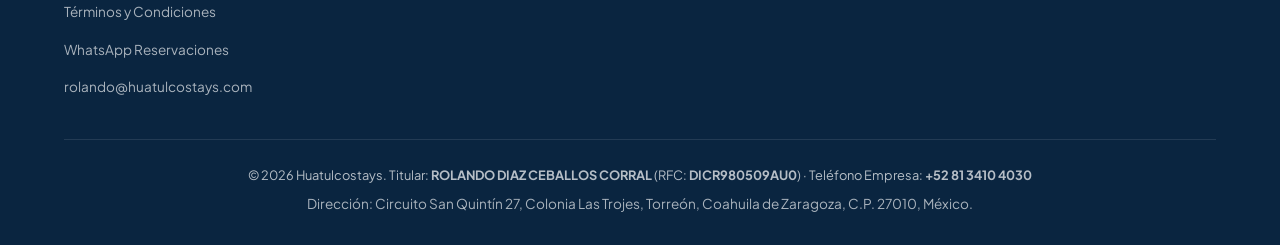
==== commit 9714e4f6: "feat(branding): add official Huatulcostays emblem logo and display full corporate contact details (R" ====
--- a/index.html
+++ b/index.html
@@ -19,6 +19,9 @@
   <link rel="preconnect" href="https://fonts.gstatic.com" crossorigin>
   <link href="https://fonts.googleapis.com/css2?family=Playfair+Display:ital,wght@0,600;0,700;1,600&family=Plus+Jakarta+Sans:wght@400;500;600;700;800&display=swap" rel="stylesheet">
   
+  <link rel="icon" type="image/png" href="images/favicon.png">
+  <link rel="apple-touch-icon" href="images/favicon.png">
+  
   <link rel="stylesheet" href="styles.css">
 </head>
 <body>
@@ -39,12 +42,7 @@
   <nav class="navbar">
     <div class="container nav-inner">
       <a href="index.html" class="brand-logo">
-        <div class="brand-icon">
-          <svg width="22" height="22" viewBox="0 0 24 24" fill="none" stroke="currentColor" strokeWidth="2.2" strokeLinecap="round" strokeLinejoin="round">
-            <path d="M3 9l9-7 9 7v11a2 2 0 0 1-2 2H5a2 2 0 0 1-2-2z"></path>
-            <polyline points="9 22 9 12 15 12 15 22"></polyline>
-          </svg>
-        </div>
+        <img src="images/logo.png" alt="Huatulcostays" class="brand-img" width="48" height="48">
         <div class="brand-text">
           <span class="brand-title">Huatulco</span>
           <span class="brand-sub">stays</span>
@@ -594,6 +592,33 @@
           </p>
 
           <div class="contact-info-list">
+            <div class="contact-info-item" style="background: rgba(10,37,64,0.03); padding: 0.85rem 1rem; border-radius: var(--radius-md); border-left: 3px solid var(--color-primary);">
+              <div class="contact-info-icon">
+                <svg width="20" height="20" viewBox="0 0 24 24" fill="none" stroke="currentColor" strokeWidth="2.3">
+                  <path d="M20 21v-2a4 4 0 0 0-4-4H8a4 4 0 0 0-4 4v2"></path>
+                  <circle cx="12" cy="7" r="4"></circle>
+                </svg>
+              </div>
+              <div class="contact-info-text">
+                <strong>Titular / Razón Social</strong>
+                <span style="font-weight: 700; color: var(--color-primary);">ROLANDO DIAZ CEBALLOS CORRAL</span>
+                <span style="font-size: 0.85rem; color: var(--color-zinc-600);">RFC: DICR980509AU0</span>
+              </div>
+            </div>
+
+            <div class="contact-info-item">
+              <div class="contact-info-icon">
+                <svg width="20" height="20" viewBox="0 0 24 24" fill="none" stroke="currentColor" strokeWidth="2.3">
+                  <path d="M21 10c0 7-9 13-9 13s-9-6-9-13a9 9 0 0 1 18 0z"></path>
+                  <circle cx="12" cy="10" r="3"></circle>
+                </svg>
+              </div>
+              <div class="contact-info-text">
+                <strong>Dirección de la Empresa en Torreón</strong>
+                <span>Circuito San Quintín 27, Colonia Las Trojes, Torreón, Coahuila de Zaragoza, C.P. 27010, México.</span>
+              </div>
+            </div>
+
             <div class="contact-info-item">
               <div class="contact-info-icon">
                 <svg width="20" height="20" viewBox="0 0 24 24" fill="none" stroke="currentColor" strokeWidth="2.3">
@@ -601,20 +626,8 @@
                 </svg>
               </div>
               <div class="contact-info-text">
-                <strong>Teléfono de Empresa (Titular)</strong>
+                <strong>Teléfono de la Empresa</strong>
                 <span><a href="https://wa.me/528134104030" target="_blank" rel="noopener noreferrer" style="color: var(--color-emerald); font-weight: 700;">+52 81 3410 4030</a></span>
-              </div>
-            </div>
-
-            <div class="contact-info-item">
-              <div class="contact-info-icon">
-                <svg width="20" height="20" viewBox="0 0 24 24" fill="none" stroke="currentColor" strokeWidth="2.3">
-                  <path d="M21 11.5a8.38 8.38 0 0 1-.9 3.8 8.5 8.5 0 0 1-7.6 4.7 8.38 8.38 0 0 1-3.8-.9L3 21l1.9-5.7a8.38 8.38 0 0 1-.9-3.8 8.5 8.5 0 0 1 4.7-7.6 8.38 8.38 0 0 1 3.8-.9h.5a8.48 8.48 0 0 1 8 8v.5z"></path>
-                </svg>
-              </div>
-              <div class="contact-info-text">
-                <strong>WhatsApp de Reservaciones</strong>
-                <span><a href="https://wa.me/529581221111" target="_blank" rel="noopener noreferrer" style="color: var(--color-emerald); font-weight: 700;">+52 958 122 11 11</a></span>
               </div>
             </div>
 
@@ -634,25 +647,24 @@
             <div class="contact-info-item">
               <div class="contact-info-icon">
                 <svg width="20" height="20" viewBox="0 0 24 24" fill="none" stroke="currentColor" strokeWidth="2.3">
-                  <circle cx="12" cy="12" r="10"></circle>
-                  <polyline points="12 6 12 12 16 14"></polyline>
+                  <path d="M21 11.5a8.38 8.38 0 0 1-.9 3.8 8.5 8.5 0 0 1-7.6 4.7 8.38 8.38 0 0 1-3.8-.9L3 21l1.9-5.7a8.38 8.38 0 0 1-.9-3.8 8.5 8.5 0 0 1 4.7-7.6 8.38 8.38 0 0 1 3.8-.9h.5a8.48 8.48 0 0 1 8 8v.5z"></path>
                 </svg>
               </div>
               <div class="contact-info-text">
-                <strong>Horario de Reservaciones</strong>
-                <span>Lunes a Domingo: 8:00 AM – 10:00 PM</span>
+                <strong>WhatsApp de Reservaciones (Huatulco)</strong>
+                <span><a href="https://wa.me/529581221111" target="_blank" rel="noopener noreferrer" style="color: var(--color-emerald); font-weight: 700;">+52 958 122 11 11</a></span>
               </div>
             </div>
 
             <div class="contact-info-item">
               <div class="contact-info-icon">
                 <svg width="20" height="20" viewBox="0 0 24 24" fill="none" stroke="currentColor" strokeWidth="2.3">
-                  <path d="M21 10c0 7-9 13-9 13s-9-6-9-13a9 9 0 0 1 18 0z"></path>
-                  <circle cx="12" cy="10" r="3"></circle>
+                  <path d="M3 9l9-7 9 7v11a2 2 0 0 1-2 2H5a2 2 0 0 1-2-2z"></path>
+                  <polyline points="9 22 9 12 15 12 15 22"></polyline>
                 </svg>
               </div>
               <div class="contact-info-text">
-                <strong>Dirección del Complejo</strong>
+                <strong>Ubicación de los Alojamientos</strong>
                 <span>Santa María Huatulco, Oaxaca, C.P. 70989, México</span>
               </div>
             </div>
@@ -700,12 +712,7 @@
       <div class="footer-top">
         <div class="footer-brand">
           <div class="brand-logo" style="margin-bottom: 0.75rem;">
-            <div class="brand-icon" style="background: rgba(255,255,255,0.12); color: var(--color-accent-light);">
-              <svg width="20" height="20" viewBox="0 0 24 24" fill="none" stroke="currentColor" strokeWidth="2.2">
-                <path d="M3 9l9-7 9 7v11a2 2 0 0 1-2 2H5a2 2 0 0 1-2-2z"></path>
-                <polyline points="9 22 9 12 15 12 15 22"></polyline>
-              </svg>
-            </div>
+            <img src="images/logo.png" alt="Huatulcostays" class="brand-img" width="48" height="48">
             <div class="brand-text">
               <span class="brand-title" style="color: #fff;">Huatulco</span>
               <span class="brand-sub" style="color: var(--color-accent-light);">stays</span>
@@ -727,24 +734,33 @@
           </ul>
         </div>
 
+        <div class="footer-col" style="min-width: 250px;">
+          <h4>Datos de la Empresa</h4>
+          <ul class="footer-links" style="font-size: 0.85rem; line-height: 1.5; color: rgba(255,255,255,0.7);">
+            <li><strong style="color: #fff;">Titular / Razón Social:</strong><br>ROLANDO DIAZ CEBALLOS CORRAL</li>
+            <li><strong style="color: #fff;">RFC:</strong> DICR980509AU0</li>
+            <li><strong style="color: #fff;">Teléfono de la Empresa:</strong><br><a href="https://wa.me/528134104030" target="_blank" rel="noopener noreferrer" style="color: var(--color-accent-light); font-weight: 700;">+52 81 3410 4030</a></li>
+            <li><strong style="color: #fff;">Dirección en Torreón:</strong><br>Circuito San Quintín 27, Colonia Las Trojes, Torreón, Coahuila de Zaragoza, C.P. 27010, México.</li>
+          </ul>
+        </div>
+
         <div class="footer-col">
           <h4>Legal & Contacto</h4>
           <ul class="footer-links">
             <li><a href="privacidad.html">Política de Privacidad</a></li>
             <li><a href="terminos.html">Términos y Condiciones</a></li>
-            <li><a href="https://wa.me/528134104030" target="_blank" rel="noopener noreferrer">Teléfono Empresa (+52 81 3410 4030)</a></li>
             <li><a href="https://wa.me/529581221111" target="_blank" rel="noopener noreferrer">WhatsApp Reservaciones</a></li>
             <li><a href="mailto:rolando@huatulcostays.com">rolando@huatulcostays.com</a></li>
           </ul>
         </div>
       </div>
 
-      <div class="footer-bottom">
+      <div class="footer-bottom" style="display: flex; flex-direction: column; gap: 0.5rem; text-align: center;">
         <div>
-          © 2026 Huatulcostays. Operado por <strong>ROLANDO DIAZ CEBALLOS CORRAL</strong> (RFC: <strong>DICR980509AU0</strong>). Todos los derechos reservados.
-        </div>
-        <div>
-          Circuito San Quintín 27, Col. Las Trojes, Torreón, Coahuila | Santa María Huatulco, Oaxaca, México.
+          © 2026 Huatulcostays. Titular: <strong>ROLANDO DIAZ CEBALLOS CORRAL</strong> (RFC: <strong>DICR980509AU0</strong>) · Teléfono Empresa: <strong>+52 81 3410 4030</strong>
+        </div>
+        <div style="font-size: 0.85rem; color: rgba(255,255,255,0.65);">
+          Dirección: Circuito San Quintín 27, Colonia Las Trojes, Torreón, Coahuila de Zaragoza, C.P. 27010, México.
         </div>
       </div>
     </div>
--- a/styles.css
+++ b/styles.css
@@ -146,19 +146,23 @@
 .brand-logo {
   display: flex;
   align-items: center;
-  gap: 0.75rem;
-}
-
-.brand-icon {
-  width: 42px;
-  height: 42px;
-  background: linear-gradient(135deg, var(--color-primary), var(--color-primary-light));
-  color: var(--color-accent);
-  border-radius: var(--radius-md);
-  display: flex;
-  align-items: center;
-  justify-content: center;
+  gap: 0.85rem;
+  text-decoration: none;
+}
+
+.brand-img {
+  width: 48px;
+  height: 48px;
+  border-radius: 50%;
+  object-fit: cover;
+  display: block;
   box-shadow: 0 4px 12px rgba(10, 37, 64, 0.15);
+  transition: transform 0.25s ease;
+  flex-shrink: 0;
+}
+
+.brand-logo:hover .brand-img {
+  transform: scale(1.05);
 }
 
 .brand-text {
